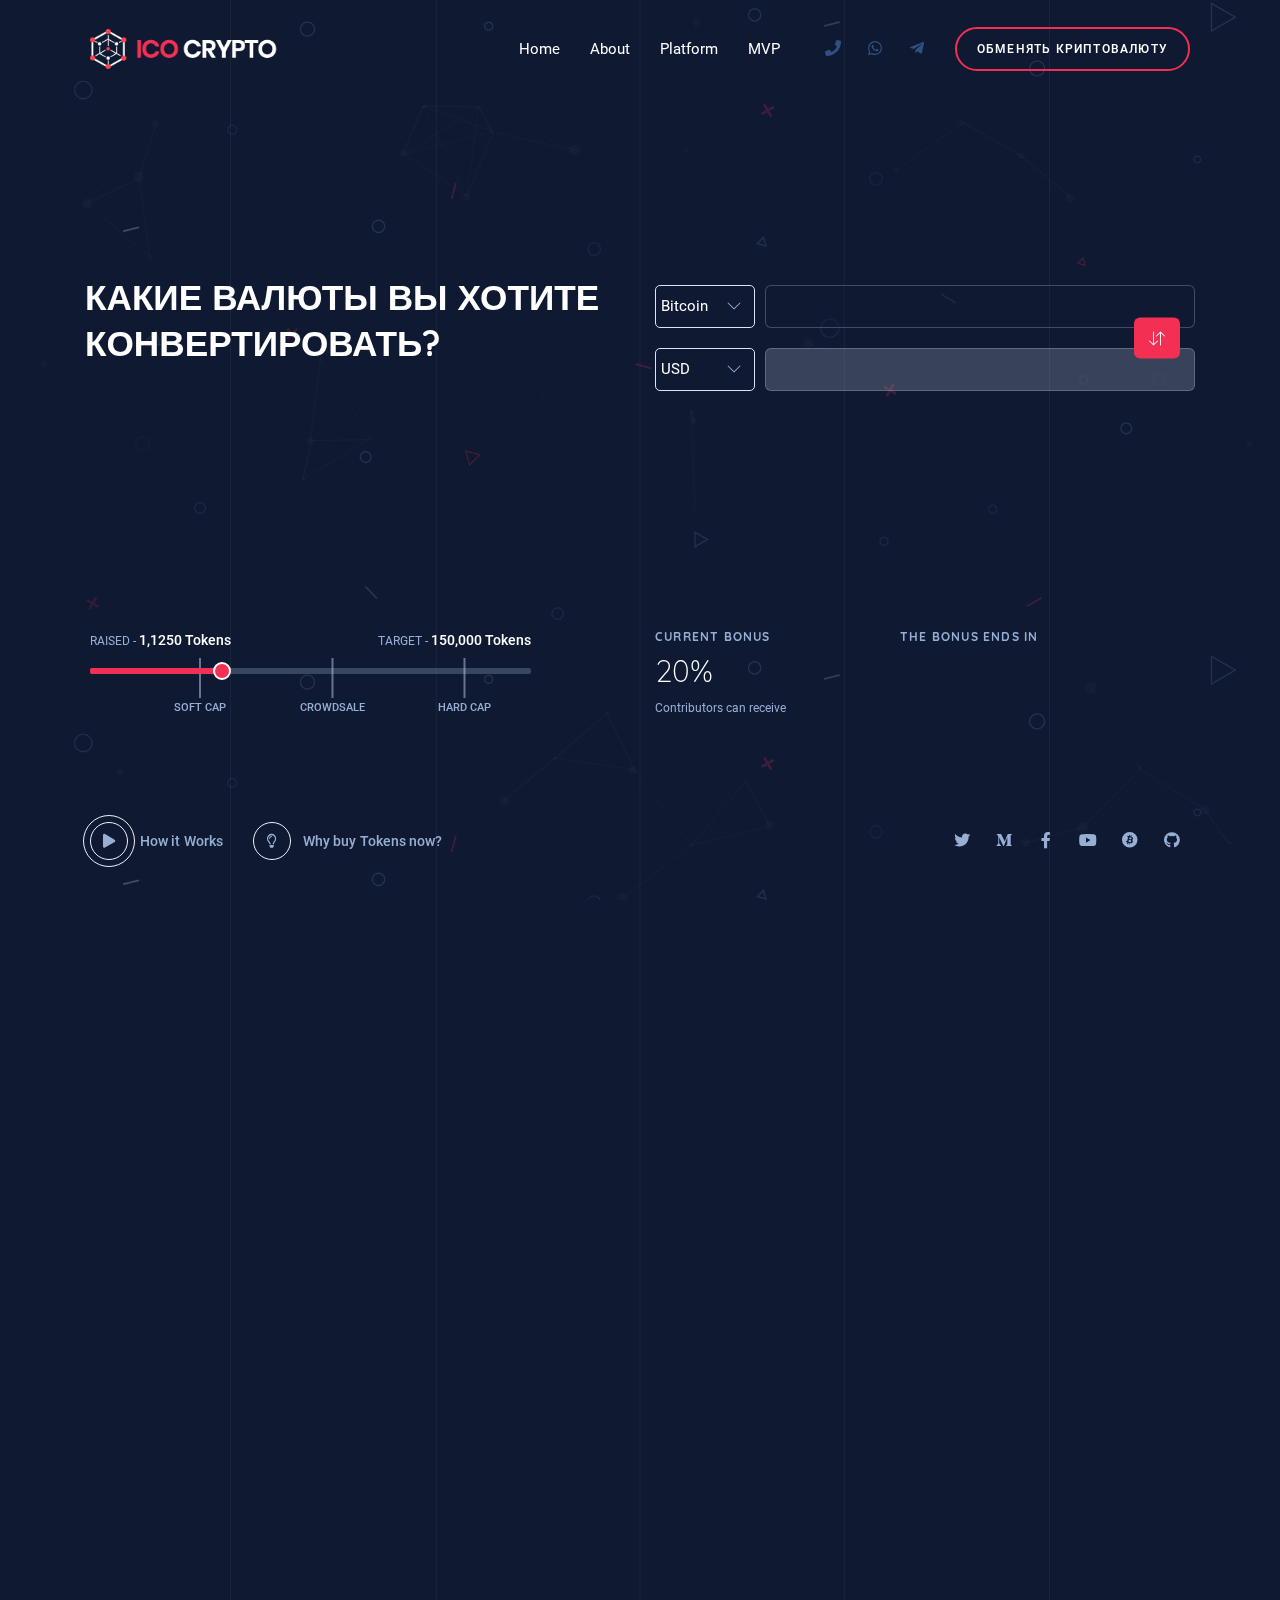
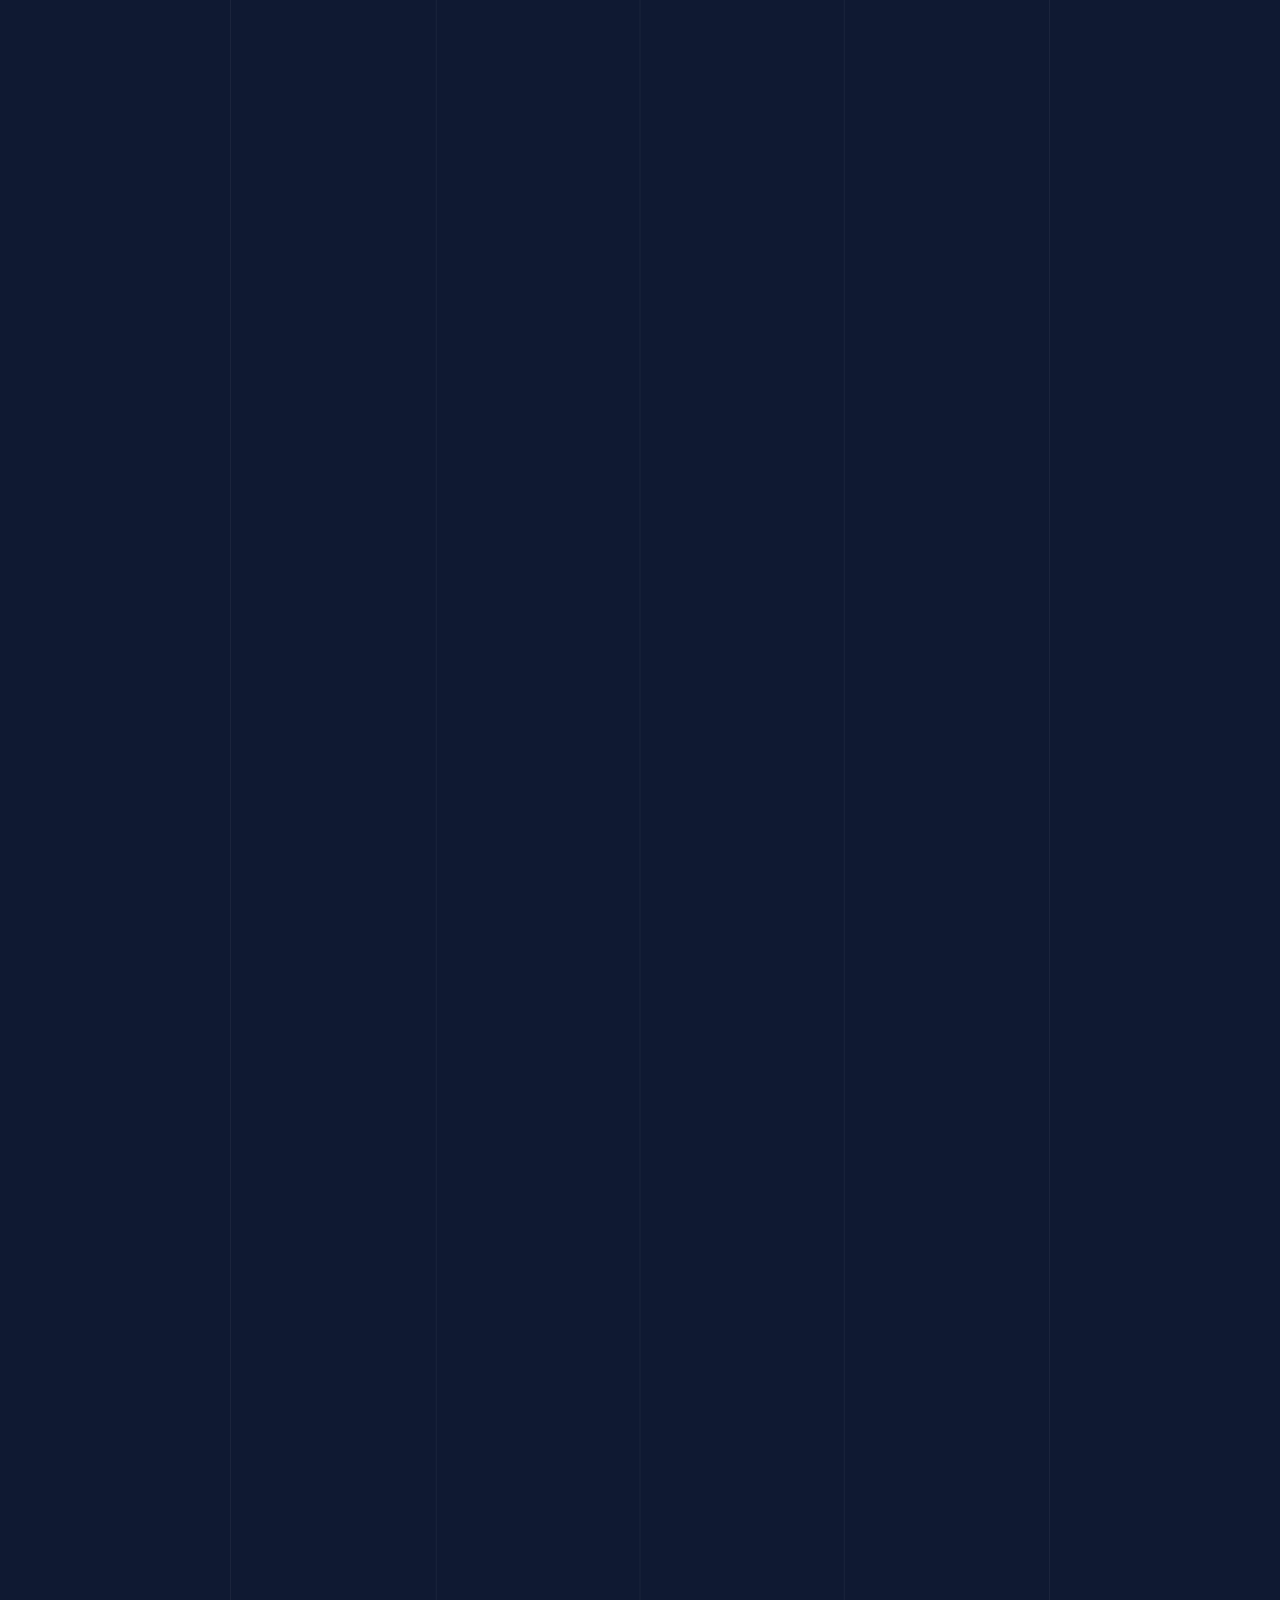
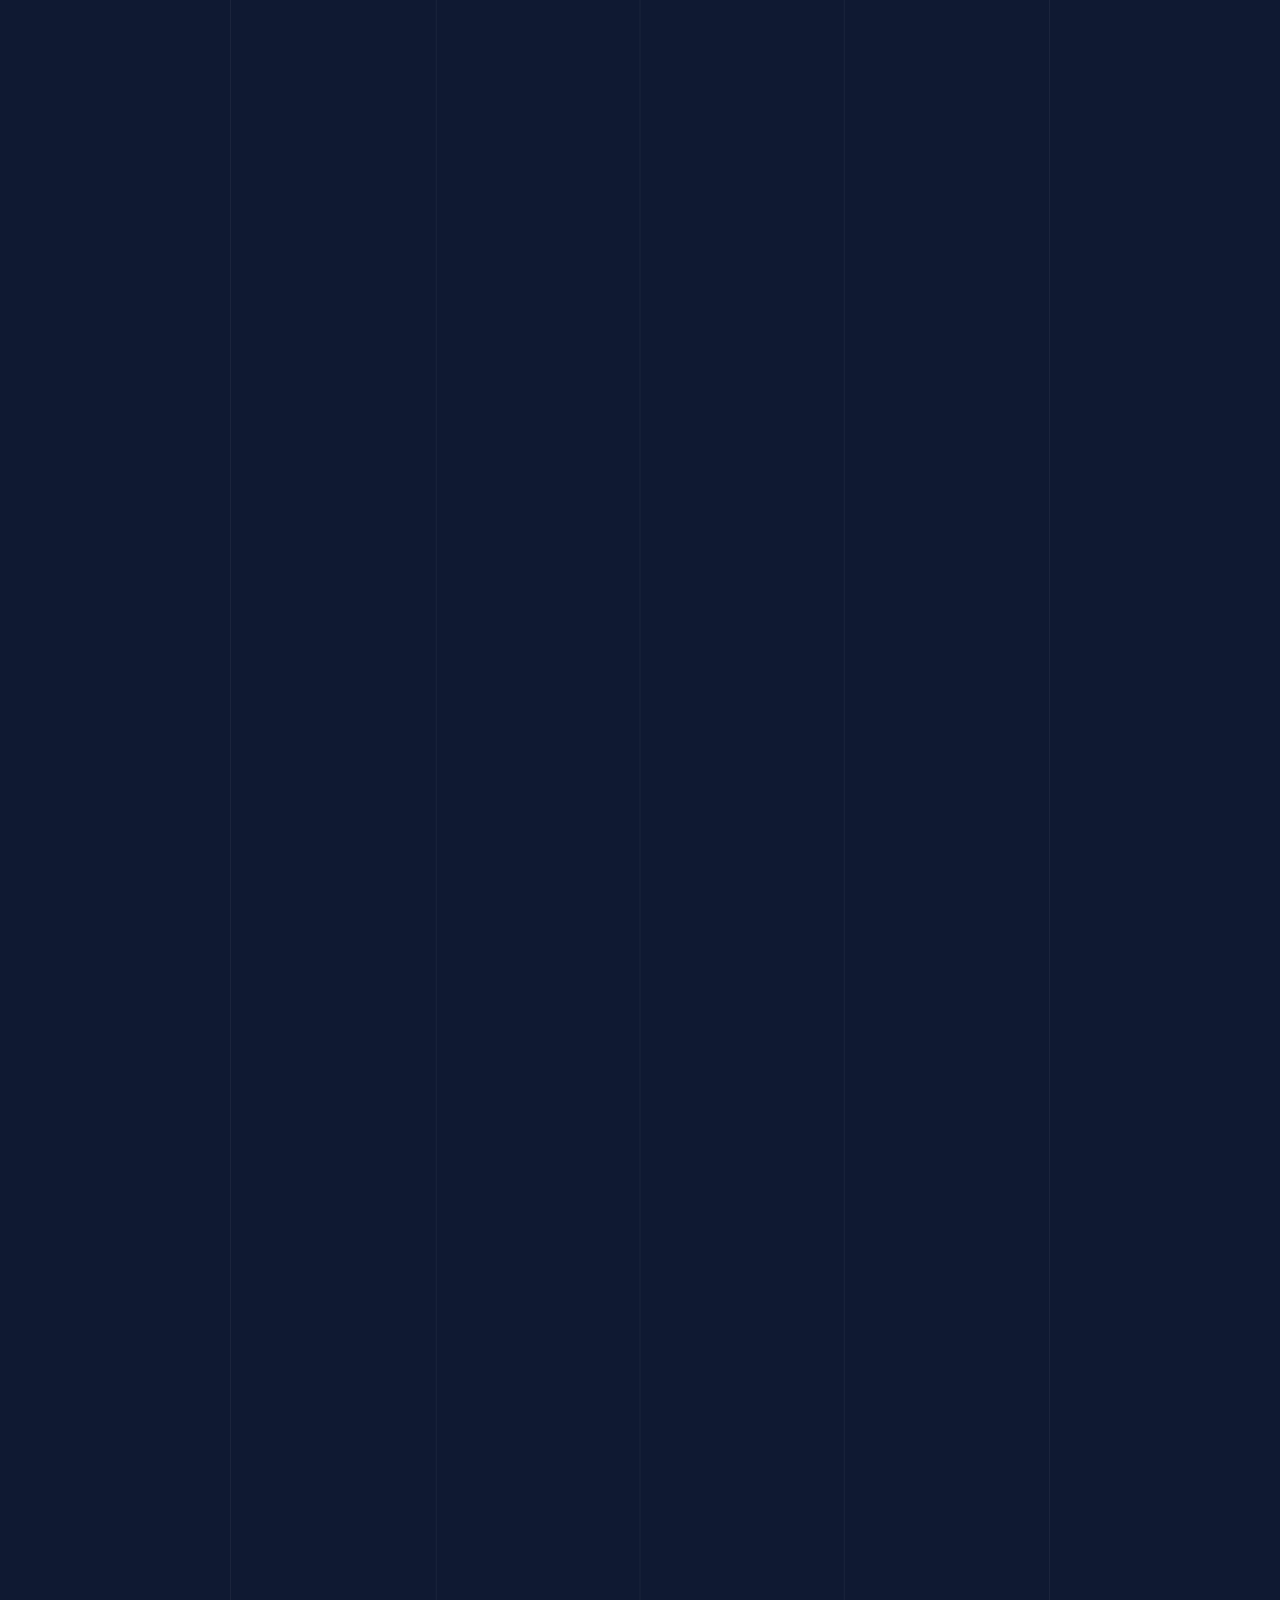
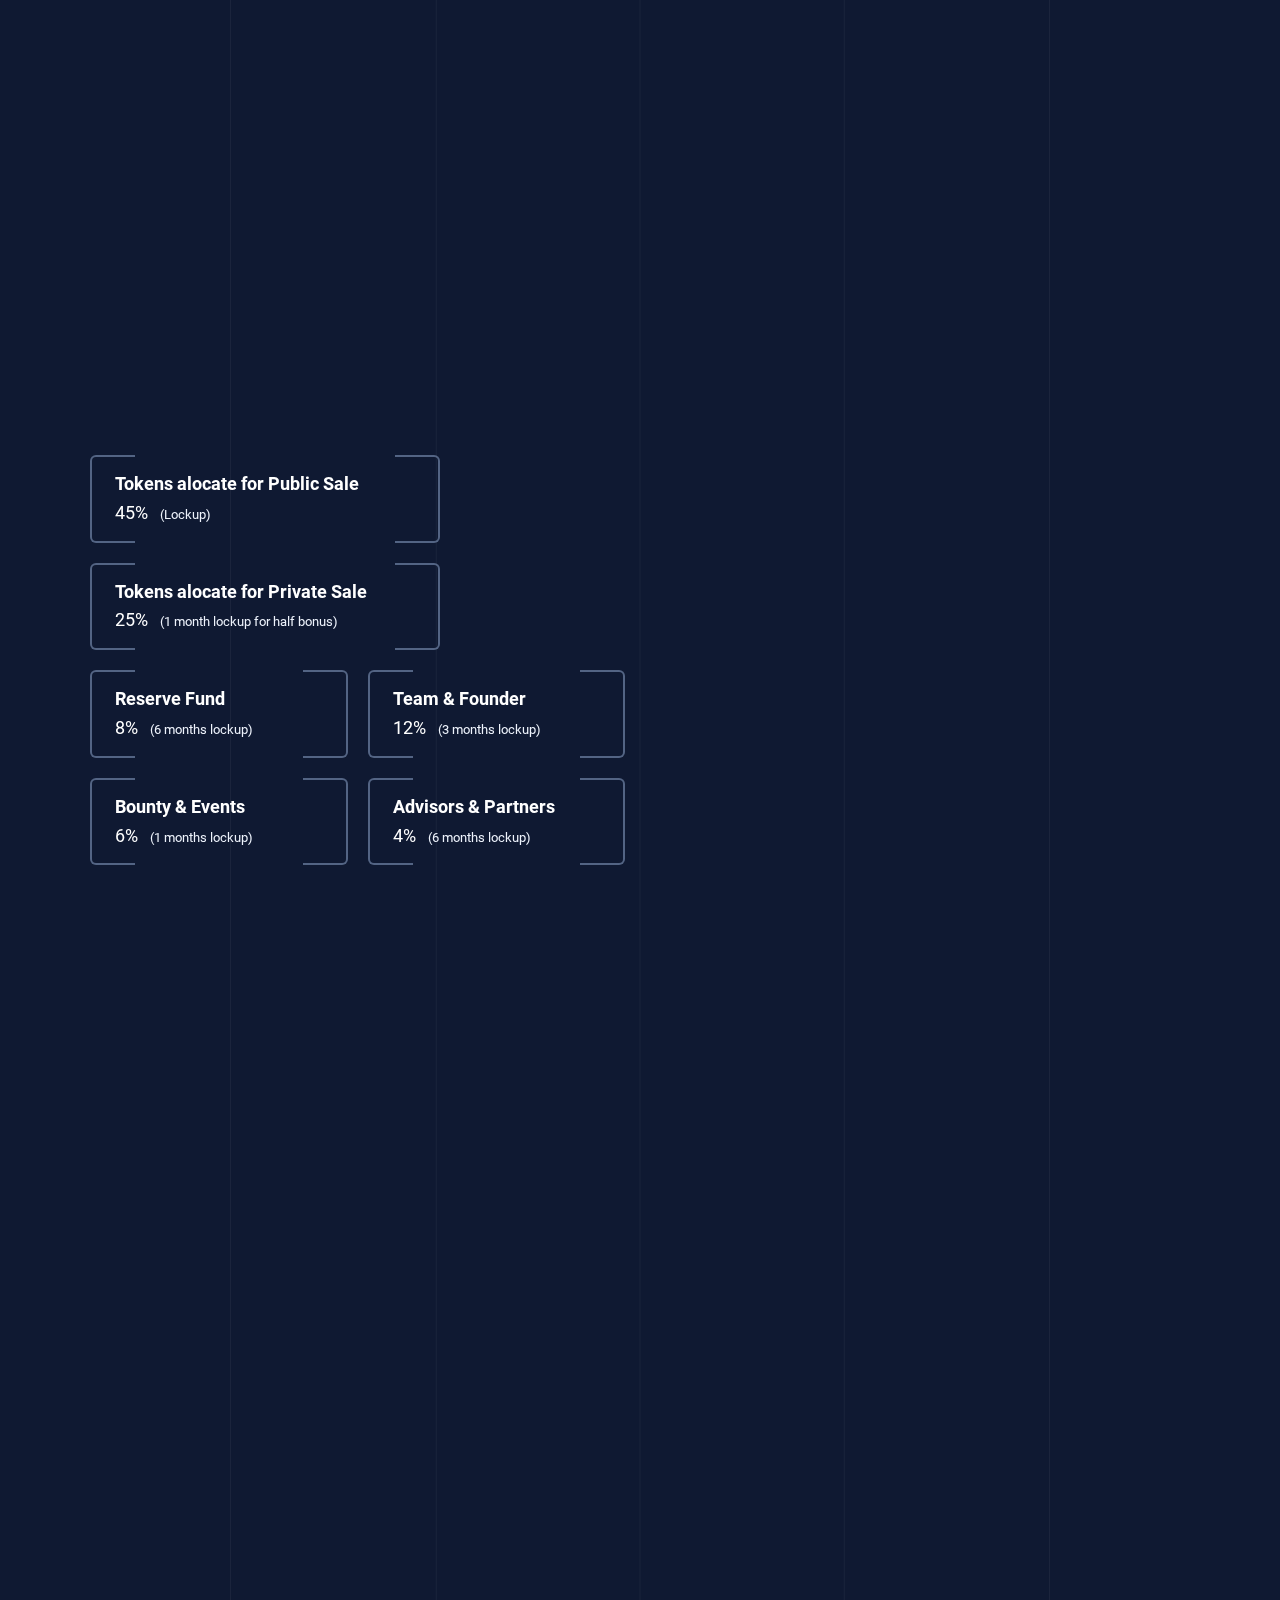
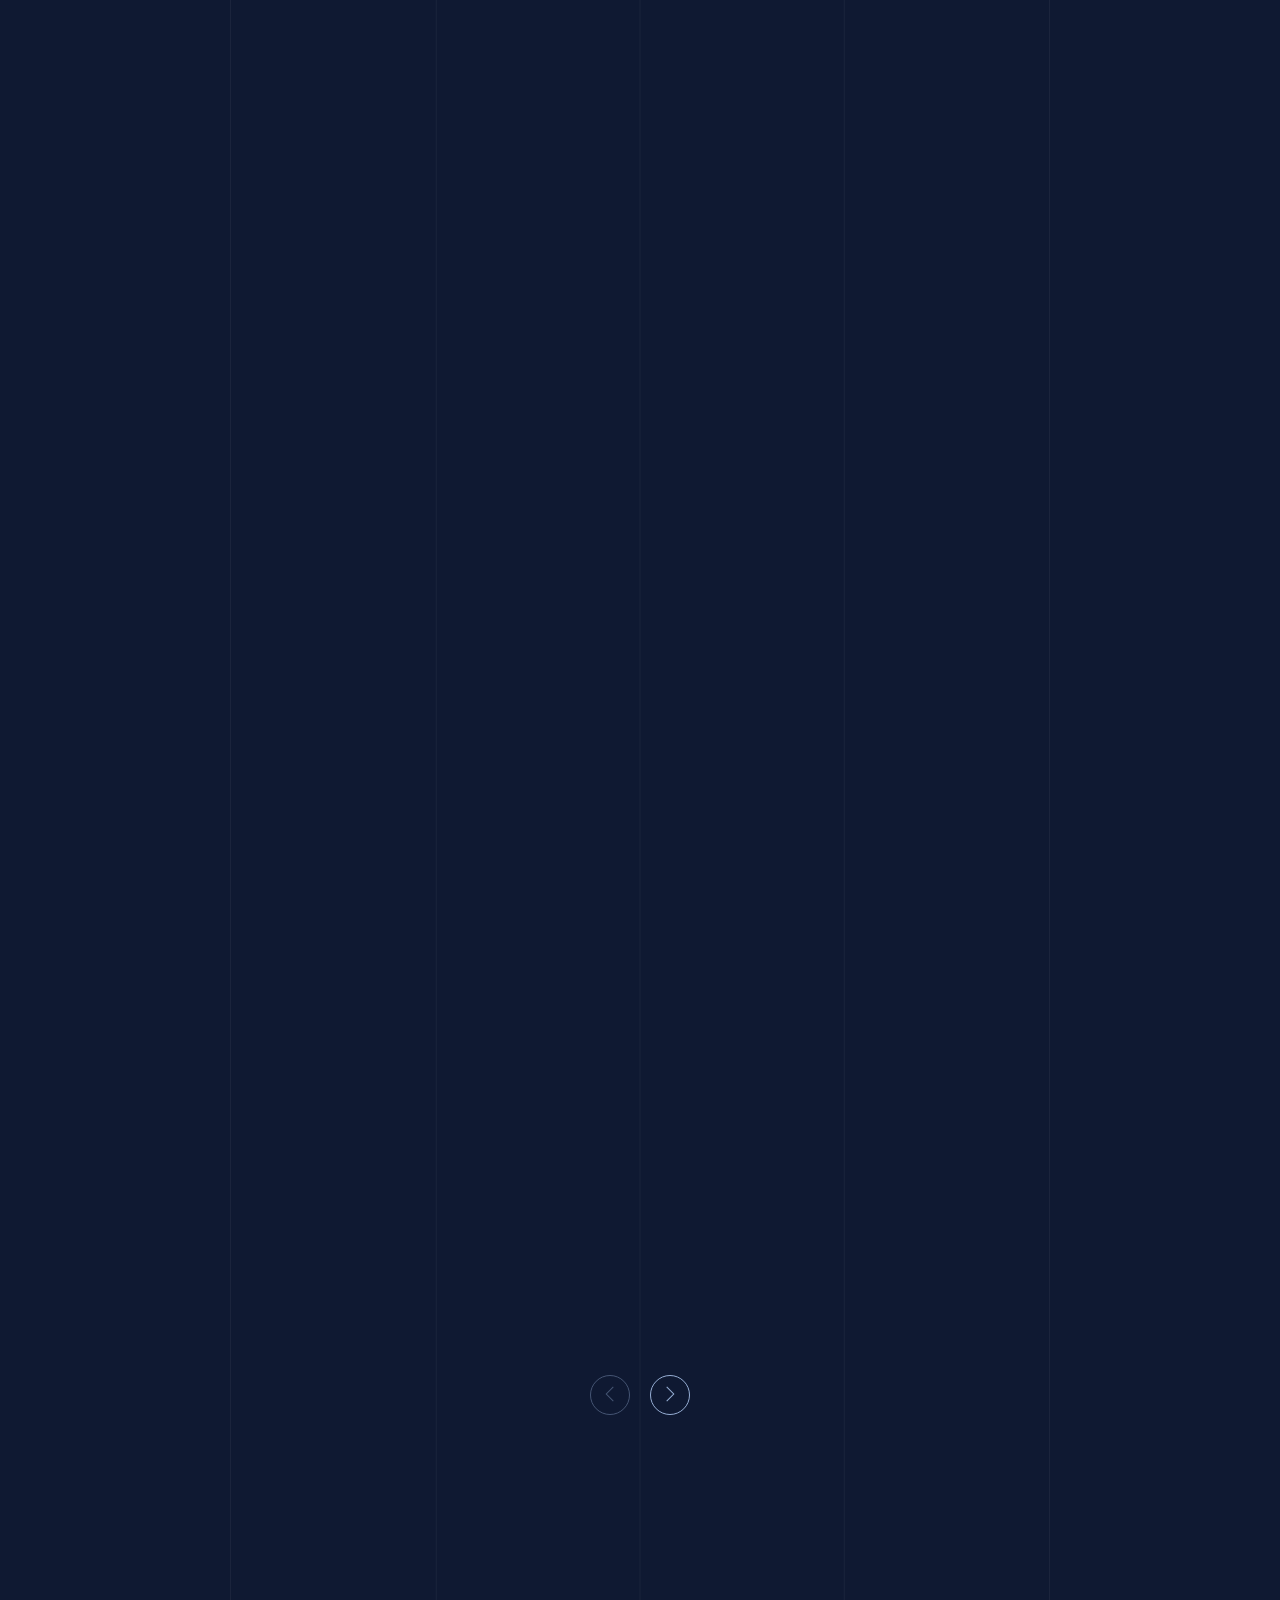
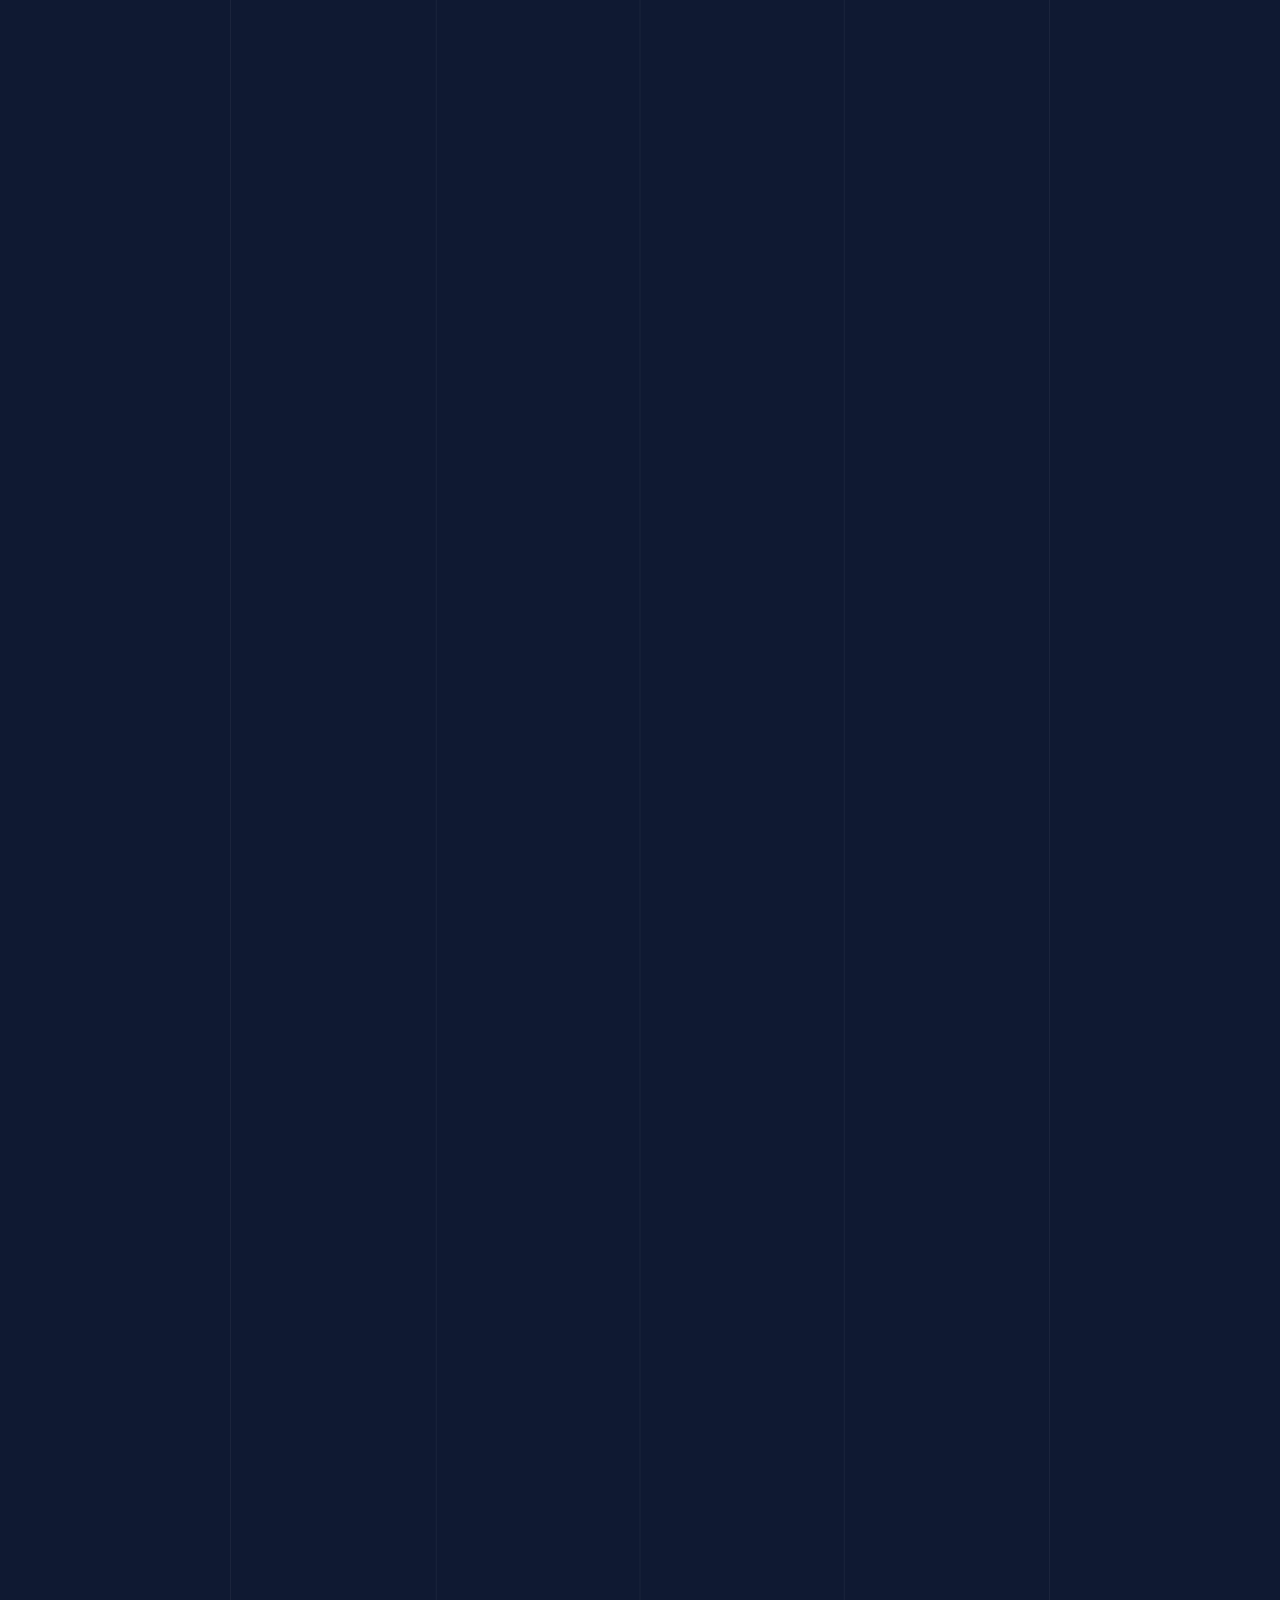
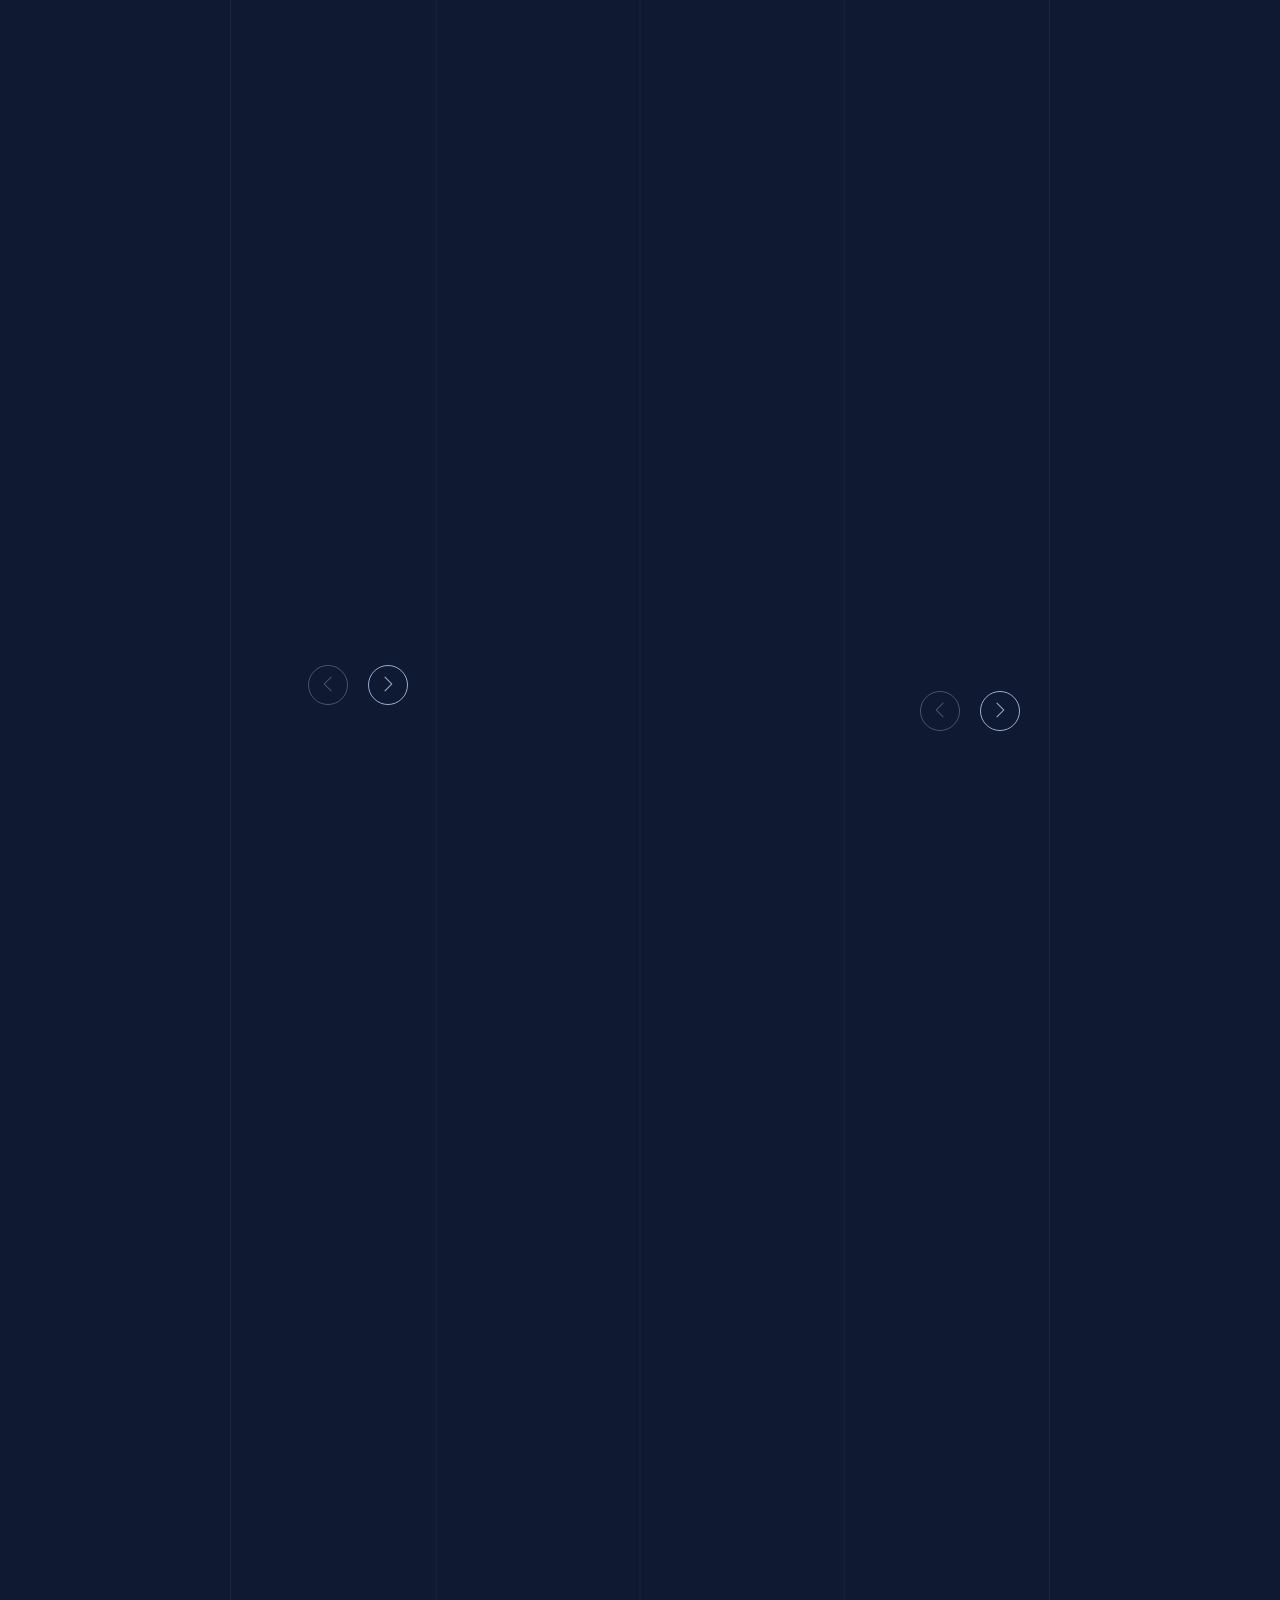
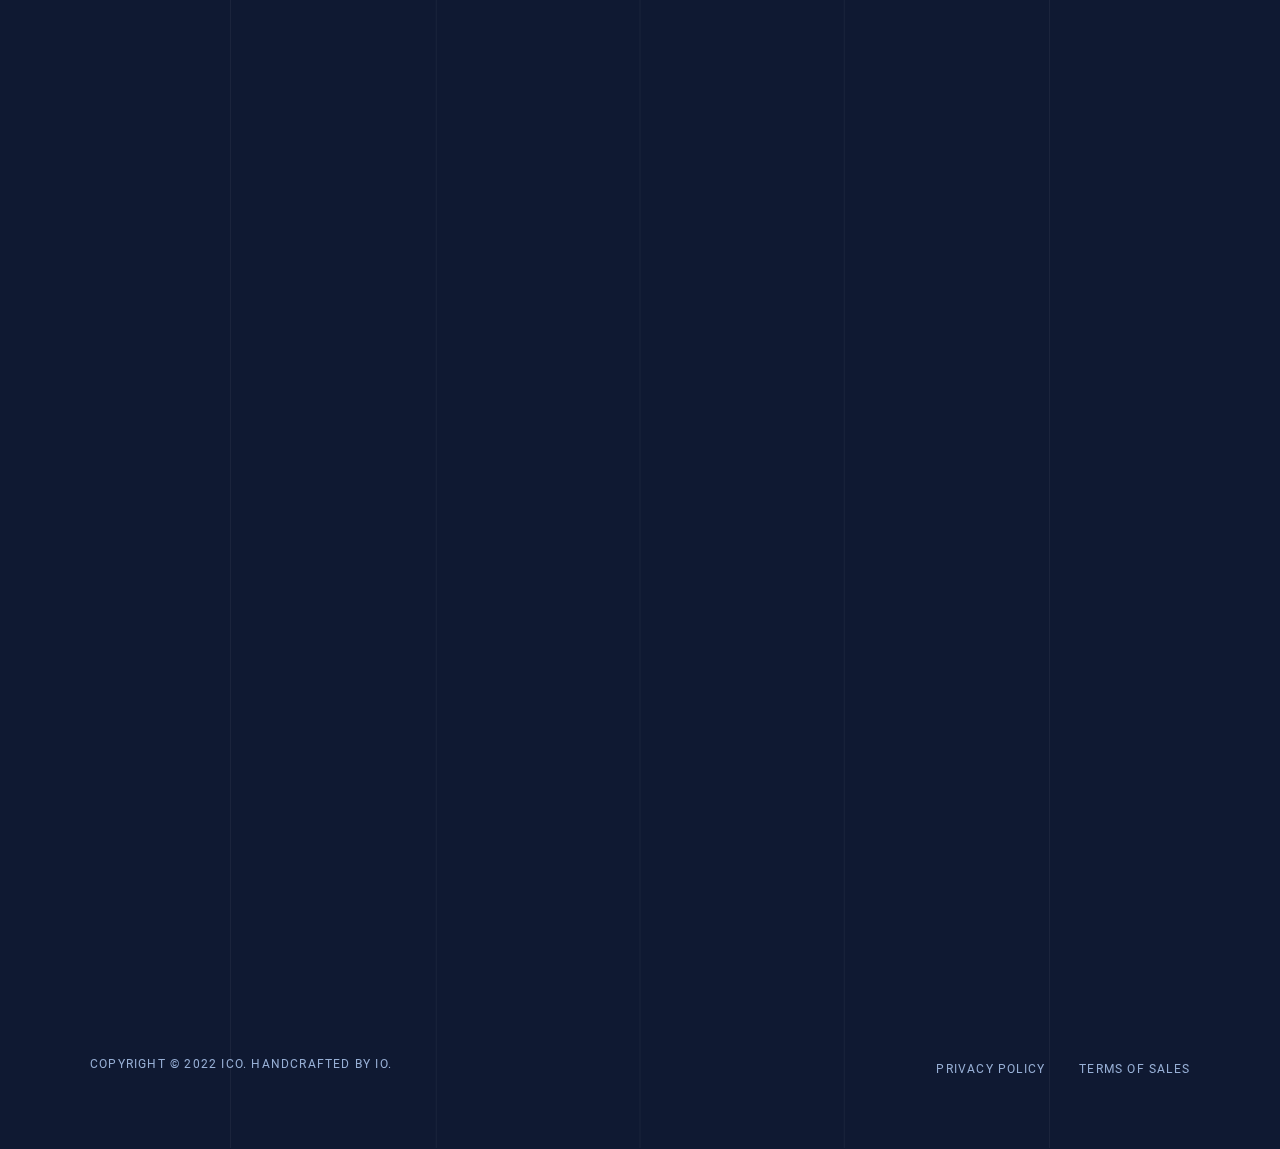
==== index.html @ 098bdbd3 "rename index file" ====
<!DOCTYPE html>
<html lang="zxx" class="js">

<head>
    <meta charset="utf-8">
    <meta name="author" content="Softnio">
    <meta name="viewport" content="width=device-width, initial-scale=1, shrink-to-fit=no">
    <meta name="description" content="">
    <!-- Fav Icon  -->
    <link rel="shortcut icon" href="images/favicon.png">
    <!-- Site Title  -->
    <title>Azalea | ICO Crypto - ICO Landing Page &amp; Multi-Purpose Cryptocurrency HTML Template</title>
    <!-- Bundle and Base CSS -->
    <link rel="stylesheet" href="assets/css/vendor.bundle.css?ver=210">
    <link rel="stylesheet" href="assets/css/style-azalea.css?ver=210">
    <!-- Extra CSS -->
    <link rel="stylesheet" href="assets/css/theme.css?ver=210">
    
</head>

<body class="nk-body body-wider bg-theme mode-onepage">
    <div class="nk-wrap">
        <header class="nk-header page-header is-transparent is-sticky is-dark" id="header">
            <!-- Header @s -->
            <div class="header-main">
                <div class="header-container container container-xxl">
                    <div class="header-wrap">
                        <!-- Logo @s -->
                        <div class="header-logo logo animated" data-animate="fadeInDown" data-delay=".6">
                            <a href="./" class="logo-link">
                                <img class="logo-dark" src="images/logo-s2-white.png" srcset="images/logo-s2-white2x.png 2x" alt="logo">
                                <img class="logo-light" src="images/logo-s2-white.png" srcset="images/logo-s2-white2x.png 2x" alt="logo">
                            </a>
                        </div>
                        <!-- Menu Toogle @s -->
                        <div class="header-nav-toggle">
                            <a href="#" class="navbar-toggle" data-menu-toggle="header-menu">
                                <div class="toggle-line">
                                    <span></span>
                                </div>
                            </a>
                        </div>
                        <!-- Menu @s -->
                        <div class="header-navbar animated" data-animate="fadeInDown" data-delay=".6">
                            <nav class="header-menu" id="header-menu">
                                <ul class="menu">
                                    <li class="menu-item"><a class="menu-link nav-link" href="#header">Home</a></li>
                                    <li class="menu-item"><a class="menu-link nav-link" href="#about">About</a></li>
                                    <li class="menu-item"><a class="menu-link nav-link" href="#platform">Platform</a></li>
                                    <li class="menu-item"><a class="menu-link nav-link" href="#mvp">MVP</a></li>
                                    <!-- <li class="menu-item"><a class="menu-link nav-link" href="#tokensale">Tokens</a></li>
                                    <li class="menu-item"><a class="menu-link nav-link" href="#roadmap">Roadmap</a></li>
                                    <li class="menu-item"><a class="menu-link nav-link" href="#contact">Contact</a></li>
                                    <li class="menu-item has-sub">
                                        <a class="menu-link nav-link menu-toggle" href="#">More</a>
                                        <ul class="menu-sub menu-drop">
                                            <li class="menu-item"><a class="menu-link nav-link" href="#docs">Docs</a></li>
                                            <li class="menu-item"><a class="menu-link nav-link" href="#team">Team</a></li>
                                            <li class="menu-item"><a class="menu-link nav-link" href="#faqs">Faqs</a></li>
                                        </ul>
                                    </li> -->
                                </ul>
                                <ul class="menu-btns">                                    
                                    <li>
                                        <ul class="social-links social-links-s2">
                                            <li>
                                                <a href="#" class="menu-btns__icon-btn">
                                                    <em class="fas fa-phone"></em>
                                                </a>
                                            </li>
                                            <li>
                                                <a href="#" class="menu-btns__icon-btn">
                                                    <em class="fab fa-whatsapp"></em>
                                                </a>
                                            </li>
                                            <li>
                                                <a href="#" class="menu-btns__icon-btn">
                                                    <em class="fab fa-telegram-plane"></em>
                                                </a>
                                            </li>
                                        </ul>
                                    </li>
                                    <li><a href="#" data-bs-toggle="modal" data-bs-target="#login-popup" class="btn btn-md btn-round btn-thin btn-outline btn-primary btn-auto no-change"><span>Обменять криптовалюту</span></a></li>
                                </ul>
                            </nav>
                        </div><!-- .header-navbar @e -->
                    </div>
                </div>
            </div><!-- .header-main @e -->
            <div class="banner banner-fs tc-light">
                <div class="nk-block nk-block-header nk-block-sm my-auto">
                    <div class="container pt-5">
                        <div class=" text-left row">
                            <h1 class="title title-xl-2 ttu animated col-xl-6 col-sm-12" data-animate="fadeInUp" data-delay="0.7">Какие валюты вы хотите конвертировать?</h1>
                            <div class="converter col-xl-6 col-sm-12 animated" data-animate="fadeInUp" data-delay="0.9">
                                <div class="converter__field-group converter__field-group--crypto">
                                    <select name="fromCurrency" class="select" data-select2-theme="currency">
                                        <option value="btc-bitcoin">Bitcoin</option>
                                        <option value="eth-ethereum">Etherium</option>
                                        <option value="usdt-tether">USDT</option>
                                        <option value="bnb-binance-coin">BNB</option>
                                        <option value="xrp-xrp">XRP</option>
                                        <option value="doge-dogecoin">Doge</option>
                                        <option value="ada-cardano">ADA</option>
                                        <option value="sol-solana">SOL</option>
                                    </select>
                                    <input type="text" class="converter__field input-bordered">
                                </div>
                                <div class="converter__field-group converter__field-group--default">
                                    <select name="fromCurrency" class="select" data-select2-theme="currency">
                                        <option value="usd-us-dollars">USD</option>
                                        <option value="eur-euro">EUR</option>
                                        <option value="rub-russian-ruble">RUB</option>
                                    </select>
                                    <input type="text" class="converter__field input-bordered" disabled>
                                </div>
                                <button class="converter__swap-button">
                                    <svg xmlns="http://www.w3.org/2000/svg" width="16" height="16" fill="currentColor" class="bi bi-arrow-down-up" viewBox="0 0 16 16">
                                        <path fill-rule="evenodd" d="M11.5 15a.5.5 0 0 0 .5-.5V2.707l3.146 3.147a.5.5 0 0 0 .708-.708l-4-4a.5.5 0 0 0-.708 0l-4 4a.5.5 0 1 0 .708.708L11 2.707V14.5a.5.5 0 0 0 .5.5zm-7-14a.5.5 0 0 1 .5.5v11.793l3.146-3.147a.5.5 0 0 1 .708.708l-4 4a.5.5 0 0 1-.708 0l-4-4a.5.5 0 0 1 .708-.708L4 13.293V1.5a.5.5 0 0 1 .5-.5z"/>
                                    </svg>
                                </button>
                            </div>
                        </div>
                    </div>
                </div>
                <div class="nk-block nk-block-status">
                    <div class="container container-xxl">
                        <div class="row gutter-vr-40px justify-content-between">
                            <div class="col-xxl-6 col-xl-5 col-lg-5">
                                <div class="progress-wrap progress-wrap-point animated" data-animate="fadeInUp" data-delay="0.8">
                                    <ul class="progress-info progress-info-s2">
                                        <li>Raised - <span>1,1250 Tokens</span></li>
                                        <li class="text-end">Target - <span>150,000 Tokens</span></li>
                                    </ul>
                                    <div class="progress-bar progress-bar-xs">
                                        <div class="progress-percent progress-percent-s2" data-percent="30"></div>
                                        <div class="progress-point" data-point="25">Soft Cap</div>
                                        <div class="progress-point" data-point="55">Crowdsale</div>
                                        <div class="progress-point" data-point="85">Hard Cap</div>
                                    </div>
                                </div>
                            </div>
                            <div class="col-xxl-5 col-xl-6 col-lg-7 text-center text-sm-start">
                                <div class="row justify-content-around gutter-vr-30px">
                                    <div class="col-sm-4 col-md-6 col-lg-4 col-xl-5">
                                        <div class="status-info animated" data-animate="fadeInUp" data-delay="0.9">
                                            <h6 class="title title-xxs tc-default status-title ttu">Current Bonus</h6>
                                            <h3 class="fz-3 fw-3 status-percent">20%</h3>
                                            <div class="fz-8">Contributors can receive</div>
                                        </div>
                                    </div>
                                    <div class="col-sm-8 col-md-6 col-lg-7 col-xl-7">
                                        <div class="status-countdown float-sm-end animated" data-animate="fadeInUp" data-delay="1">
                                            <h6 class="title title-xxs tc-default status-title ttu">The Bonus ends in</h6>
                                            <div class="countdown justify-content-center justify-content-sm-start countdown-s3 countdown-s3-alt" data-date="2023/04/27" data-min-text="Minutes" data-sec-text="Seconds"></div>
                                        </div>
                                    </div>
                                </div>
                            </div>
                        </div>
                    </div>
                </div>
                <div class="nk-block nk-block-actions">
                    <div class="container container-xxl">
                        <div class="row gutter-vr-40px align-items-center">
                            <div class="col-sm-7 d-flex justify-content-center justify-content-sm-start">
                                <ul class="btn-grp btn-grp-break justify-content-center justify-content-sm-start gutter-vr-20px">
                                    <li class="animated" data-animate="fadeInUp" data-delay="0.8"><a href="https://www.youtube.com/watch?v=SSo_EIwHSd4" class="link link-light link-break video-popup"><em class="icon-circle icon-border icon-animation fas fa-play"></em><span>How it Works</span></a></li>
                                    <li class="animated" data-animate="fadeInUp" data-delay="0.9"><a href="#" class="link link-light link-break"><em class="icon-circle icon-border far fa-lightbulb"></em><span>Why buy Tokens now?</span></a></li>
                                </ul>
                            </div>
                            <div class="col-sm-5">
                                <ul class="social-links social-links-s2 justify-content-center justify-content-sm-end animated" data-animate="fadeInUp" data-delay="1">
                                    <li><a href="#"><em class="fab fa-twitter"></em></a></li>
                                    <li><a href="#"><em class="fab fa-medium-m"></em></a></li>
                                    <li><a href="#"><em class="fab fa-facebook-f"></em></a></li>
                                    <li><a href="#"><em class="fab fa-youtube"></em></a></li>
                                    <li><a href="#"><em class="fab fa-bitcoin"></em></a></li>
                                    <li><a href="#"><em class="fab fa-github"></em></a></li>
                                </ul>
                            </div>
                        </div>
                    </div>
                </div>
                <!-- Place Particle Js -->
                <div id="particles-bg" class="particles-container is-fixed particles-bg op-20"></div>
            </div>
        </header>
        <main class="nk-pages tc-light">
            <section class="section" id="crypto-currency">
                <div class="container">
                    <div class="row justify-content-center text-center">
                        <div class="col-lg-6">
                            <div class="section-head section-head-s2">
                                <h2 class="title title-xl animated" data-animate="fadeInUp" data-delay="0.7" title="Актуальный курс">Криптовалюты</h2>
                            </div>
                        </div>
                    </div>
                    <div class="currency-widget row g-5 justify-content-center animated" data-animate="fadeInUp" data-delay="1">
                        <div class="col-lg-4">
                            <div class="tradingview-widget-container currency-widget__item" data-widget-symbol="BINANCEUS:BTCUSD">
                                <div class="tradingview-widget-container__widget"></div>
                            </div>
                        </div>
                        <div class="col-lg-4">
                            <div class="tradingview-widget-container currency-widget__item" data-widget-symbol="BINANCEUS:ETHUSD">
                                <div class="tradingview-widget-container__widget"></div>
                            </div>
                        </div>
                        <div class="col-lg-4">
                            <div class="tradingview-widget-container currency-widget__item" data-widget-symbol="BINANCEUS:USDTUSD">
                                <div class="tradingview-widget-container__widget"></div>
                            </div>
                        </div>
                        <div class="col-lg-4">
                            <div class="tradingview-widget-container currency-widget__item" data-widget-symbol="BINANCEUS:BNBUSD">
                                <div class="tradingview-widget-container__widget"></div>
                            </div>
                        </div>
                        <div class="col-lg-4">
                            <div class="tradingview-widget-container currency-widget__item" data-widget-symbol="BITSTAMP:XRPUSD">
                                <div class="tradingview-widget-container__widget"></div>
                            </div>
                        </div>
                        <div class="col-lg-4">
                            <div class="tradingview-widget-container currency-widget__item" data-widget-symbol="BINANCEUS:DOGEUSD">
                                <div class="tradingview-widget-container__widget"></div>
                            </div>
                        </div>
                        <div class="col-lg-4">
                            <div class="tradingview-widget-container currency-widget__item" data-widget-symbol="BINANCEUS:ADAUSD">
                                <div class="tradingview-widget-container__widget"></div>
                            </div>
                        </div>
                        <div class="col-lg-4">
                            <div class="tradingview-widget-container currency-widget__item" data-widget-symbol="BINANCEUS:SOLUSD">
                                <div class="tradingview-widget-container__widget"></div>
                            </div>
                        </div>
                    </div>
                </div>
            </section>

            <section class="section" id="about">
                <div class="container">
                    <div class="row justify-content-center text-center">
                        <div class="col-lg-6">
                            <div class="section-head section-head-s2">
                                <h2 class="title title-xl animated" data-animate="fadeInUp" data-delay="0.1" title="What and Why">ABOUT</h2>
                            </div>
                        </div>
                    </div>
                </div>
                <div class="container container-xxl">
                    <div class="nk-block">
                        <div class="row justify-content-between align-items-center gutter-vr-40px">
                            <div class="col-lg-6 order-lg-last">
                                <div class="gfx py-4 animated" data-animate="fadeInUp" data-delay="0.2">
                                    <img src="images/azalea/gfx-e.png" alt="gfx">
                                </div>
                            </div>
                            <div class="col-lg-5">
                                <div class="nk-block-text">
                                    <h2 class="title animated" data-animate="fadeInUp" data-delay="0.3">We build fully Decentralized Marketplace that Augment Access to Blockchain Technologies</h2>
                                    <p class="animated" data-animate="fadeInUp" data-delay="0.4">We have developed a state-of-the-art marketplace where you can securely and reliably buy and sell any items. The fastest and most flexible asset platform in existence. It will include easy cryptocurrency payments integration, and even a digital arbitration system. </p>
                                    <p class="animated" data-animate="fadeInUp" data-delay="0.5">At the end, Our aims to integrate all companies, employees, and business assets into a unified blockchain ecosystem, which will make business truly efficient, transparent, and reliable.</p>
                                    <ul class="btn-grp gutter-vr-20px pdt-m">
                                        <li class="animated" data-animate="fadeInUp" data-delay="0.6"><a href="#docs" class="menu-link btn btn-primary btn-round btn-lg"><span>White Paper</span> <em class="icon ti ti-arrow-down"></em></a></li>
                                        <li class="animated" data-animate="fadeInUp" data-delay="0.7"><a href="#ecosystems" class="menu-link btn btn-underline">See the Ecosystems</a></li>
                                    </ul>
                                </div>
                            </div>
                        </div>
                    </div>
                </div>
            </section>
            <!-- // -->
            
            <section class="section" id="ecosystems">
                <div class="container">
                    <div class="row justify-content-center text-center">
                        <div class="col-lg-6">
                            <div class="section-head section-head-s2">
                                <h2 class="title title-xl animated" data-animate="fadeInUp" data-delay="0.1" title="Core Ecosystems">ECOSYSTEMS</h2>
                            </div>
                        </div>
                    </div>
                </div>
                <div class="container container-xxl">
                    <div class="nk-block">
                        <div class="row text-center align-items-lg-start gutter-vr-40px">
                            <div class="col-lg-3 col-sm-6">
                                <div class="feature feature-s6 feature-s6-1 animated" data-animate="fadeInUp" data-delay="0.3">
                                    <div class="feature-text">
                                        <h5 class="title title-sm ttu">ONE MARKETPLACE</h5>
                                        <p>One International Marketplace that combines online store and services around the world. Buy any goods or services with our tokens.</p>
                                    </div>
                                </div>
                            </div>
                            <div class="col-lg-3 col-sm-6">
                                <div class="feature feature-s6 feature-s6-2 animated" data-animate="fadeInUp" data-delay="0.4">
                                    <div class="feature-text">
                                        <h5 class="title title-sm ttu">Transparency and Trust</h5>
                                        <p>One International Marketplace that combines online store and services around the world. Buy any goods or services with our tokens.</p>
                                    </div>
                                </div>
                            </div>
                            <div class="col-lg-3 col-sm-6">
                                <div class="feature feature-s6 feature-s6-3 animated" data-animate="fadeInUp" data-delay="0.5">
                                    <div class="feature-text">
                                        <h5 class="title title-sm ttu">Blockchain Based Profiles</h5>
                                        <p>One International Marketplace that combines online store and services around the world. Buy any goods or services with our tokens.</p>
                                    </div>
                                </div>
                            </div>
                            <div class="col-lg-3 col-sm-6">
                                <div class="feature feature-s6 feature-s6-4 animated" data-animate="fadeInUp" data-delay="0.6">
                                    <div class="feature-text">
                                        <h5 class="title title-sm ttu">PAYMENT FLEXIBILITY</h5>
                                        <p>One International Marketplace that combines online store and services around the world. Buy any goods or services with our tokens.</p>
                                    </div>
                                </div>
                            </div>
                        </div>
                        <div class="bg-image bg-contain bg-bottom-center bg-ecosystems animated d-none d-sm-block" data-animate="fadeInUp" data-delay="0.2">
                            <img src="images/globe-particle.png" alt="globe">
                        </div>
                    </div>
                </div>
            </section>
            <!-- // -->
            <section class="section" id="platform">
                <div class="container">
                    <div class="row justify-content-center text-center">
                        <div class="col-lg-6">
                            <div class="section-head section-head-s2">
                                <h2 class="title title-xl animated" data-animate="fadeInUp" data-delay="0.1" title="ICOX Products">PLATFORM</h2>
                            </div>
                        </div>
                    </div>
                </div>
                <div class="container container-xxl">
                    <div class="nk-block">
                        <div class="row justify-content-center">
                            <div class="col-xl-6 col-lg-8">
                                <ul class="nav tab-nav tab-nav-btn-bdr-s2 justify-content-center justify-content-sm-between pb-4 pb-sm-5 animated" data-animate="fadeInUp" data-delay="0.1">
                                    <li><a class="active" data-bs-toggle="tab" href="#tab-1-1">FOR Participators</a></li>
                                    <li class="tab-nav-sap d-none d-sm-block"></li>
                                    <li><a data-bs-toggle="tab" href="#tab-1-2">For Traders</a></li>
                                </ul>
                            </div>
                        </div>
                        <div class="tab-content">
                            <div class="tab-pane fade show active" id="tab-1-1">
                                <div class="row align-items-center justify-content-between gutter-vr-40px">
                                    <div class="col-lg-6 order-lg-last">
                                        <div class="nk-block-img nk-block-ca animated" data-animate="fadeInUp" data-delay="0.2">
                                            <div class="nk-circle-animation nk-df-center fast"></div><!-- .circle-animation -->
                                            <img class="shadow rounded" src="images/app-screens/sc-medium-a.png" alt="">
                                        </div>
                                    </div>
                                    <div class="col-lg-5">
                                        <div class="nk-block-text mgb-m30">
                                            <h2 class="title title-md animated" data-animate="fadeInUp" data-delay="0.2">A Open Platform for our Participators</h2>
                                            <p class="animated" data-animate="fadeInUp" data-delay="0.2">Each participator can choose the trader and to sign a contract.</p>
                                            <div class="feature feature-inline feature-middle animated" data-animate="fadeInUp" data-delay="0.3">
                                                <div class="feature-icon feature-icon-md">
                                                    <em class="icon icon-md icon-grd ikon ikon-bulb"></em>
                                                </div>
                                                <div class="feature-text">
                                                    <p>User have full access to trading consectetur adipiscing elit, sed do eiusmod tempor incididunt ut labore et dolore magna aliqua.</p>
                                                </div>
                                            </div>
                                            <div class="feature feature-inline feature-middle animated" data-animate="fadeInUp" data-delay="0.4">
                                                <div class="feature-icon feature-icon-md">
                                                    <em class="icon icon-md icon-grd ikon ikon-paricle"></em>
                                                </div>
                                                <div class="feature-text">
                                                    <p>Our multi-cryptocurrency exchange will uis aute irure dolor in reprehenderit in voluptate velit uuntur magni dolores esse cillum.</p>
                                                </div>
                                            </div>
                                            <div class="feature feature-inline feature-middle animated" data-animate="fadeInUp" data-delay="0.5">
                                                <div class="feature-icon feature-icon-md">
                                                    <em class="icon icon-md icon-grd ikon ikon-bulb-2"></em>
                                                </div>
                                                <div class="feature-text">
                                                    <p>Users will be able to take quis nostrum exercitationem ullam corporis susci pitlabo riosam, nisi ut aliquid ex ea commodie.</p>
                                                </div>
                                            </div>
                                            <div class="feature feature-inline feature-middle animated" data-animate="fadeInUp" data-delay="0.6">
                                                <div class="feature-icon feature-icon-md">
                                                    <em class="icon icon-md icon-grd ikon ikon-document-2"></em>
                                                </div>
                                                <div class="feature-text">
                                                    <p>Sign a smart-contract to allow our trader’s access for live trading corporis cryptocurrency susci pitlabo riosam, nisi ut.</p>
                                                </div>
                                            </div>
                                        </div>
                                    </div>
                                </div>
                            </div>
                            <div class="tab-pane fade" id="tab-1-2">
                                <div class="row align-items-center justify-content-between gutter-vr-40px">
                                    <div class="col-lg-6 order-lg-last">
                                        <div class="nk-block-img nk-block-ca animated" data-animate="fadeInUp" data-delay="0.2">
                                            <div class="nk-circle-animation nk-df-center fast"></div><!-- .circle-animation -->
                                            <img class="shadow rounded" src="images/app-screens/sc-medium-a.png" alt="">
                                        </div>
                                    </div>
                                    <div class="col-lg-5">
                                        <div class="nk-block-text mgb-m30">
                                            <h2 class="title title-md animated" data-animate="fadeInUp" data-delay="0.2">A Open Platform for our Participators</h2>
                                            <p class="animated" data-animate="fadeInUp" data-delay="0.2">Each participator can choose the trader and to sign a contract.</p>
                                            <div class="feature feature-inline feature-middle animated" data-animate="fadeInUp" data-delay="0.3">
                                                <div class="feature-icon feature-icon-md">
                                                    <em class="icon icon-md icon-grd ikon ikon-bulb"></em>
                                                </div>
                                                <div class="feature-text">
                                                    <p>User have full access to trading consectetur adipiscing elit, sed do eiusmod tempor incididunt ut labore et dolore magna aliqua.</p>
                                                </div>
                                            </div>
                                            <div class="feature feature-inline feature-middle animated" data-animate="fadeInUp" data-delay="0.4">
                                                <div class="feature-icon feature-icon-md">
                                                    <em class="icon icon-md icon-grd ikon ikon-paricle"></em>
                                                </div>
                                                <div class="feature-text">
                                                    <p>Our multi-cryptocurrency exchange will uis aute irure dolor in reprehenderit in voluptate velit uuntur magni dolores esse cillum.</p>
                                                </div>
                                            </div>
                                            <div class="feature feature-inline feature-middle animated" data-animate="fadeInUp" data-delay="0.5">
                                                <div class="feature-icon feature-icon-md">
                                                    <em class="icon icon-md icon-grd ikon ikon-bulb-2"></em>
                                                </div>
                                                <div class="feature-text">
                                                    <p>Users will be able to take quis nostrum exercitationem ullam corporis susci pitlabo riosam, nisi ut aliquid ex ea commodie.</p>
                                                </div>
                                            </div>
                                            <div class="feature feature-inline feature-middle animated" data-animate="fadeInUp" data-delay="0.6">
                                                <div class="feature-icon feature-icon-md">
                                                    <em class="icon icon-md icon-grd ikon ikon-document-2"></em>
                                                </div>
                                                <div class="feature-text">
                                                    <p>Sign a smart-contract to allow our trader’s access for live trading corporis cryptocurrency susci pitlabo riosam, nisi ut.</p>
                                                </div>
                                            </div>
                                        </div>
                                    </div>
                                </div>
                            </div>
                        </div>
                    </div>
                </div><!-- .container -->
            </section>
            <!-- // -->
            <section class="section" id="mvp">
                <div class="container">
                    <div class="row justify-content-center text-center">
                        <div class="col-lg-6">
                            <div class="section-head section-head-s2">
                                <h2 class="title title-xl animated" data-animate="fadeInUp" data-delay="0.1" title="MVP Apps">MVP</h2>
                                <p class="animated" data-animate="fadeInUp" data-delay="0.2">Our project is based on an existing cryptocurrency exchange.</p>
                            </div>
                        </div>
                    </div>
                </div>
                <div class="container container-xxl">
                    <div class="nk-block">
                        <div class="row align-items-center justify-content-center justify-content-xl-between gutter-vr-30px">
                            <div class="col-xxl-6 col-xl-6 col-lg-8">
                                <div class="nk-block-img nk-block-plx animated" data-animate="fadeInUp" data-delay="0.3">
                                    <img class="shadow rounded" src="images/app-screens/sc-medium-b.png" alt="">
                                    <img class="nk-block-img-plx plx-screen shadow rounded" src="images/app-screens/sc-small-d.jpg" alt="">
                                    <img class="nk-block-img-plx plx-circle plx-circle-s1" src="images/gfx/circle-a.png" alt="">
                                    <img class="nk-block-img-plx plx-polygon plx-polygon-s1" src="images/gfx/polygon-a.png" alt="">
                                    <img class="nk-block-img-plx plx-triangle plx-triangle-s1" src="images/gfx/triangle-a.png" alt="">
                                </div>
                            </div>
                            <div class="col-xxl-5 col-xl-6 col-lg-8">
                                <div class="nk-block-text">
                                    <div class="feature feature-inline animated" data-animate="fadeInUp" data-delay="0.4">
                                        <div class="feature-icon feature-icon-md">
                                            <em class="icon icon-xs icon-circle fas fa-check"></em>
                                        </div>
                                        <div class="feature-text">
                                            <p>Powered by DAP, NEX lets you easily trade crypto-currencies &amp; other digital.</p>
                                        </div>
                                    </div>
                                    <div class="feature feature-inline animated" data-animate="fadeInUp" data-delay="0.5">
                                        <div class="feature-icon feature-icon-md">
                                            <em class="icon icon-xs icon-circle fas fa-check"></em>
                                        </div>
                                        <div class="feature-text">
                                            <p>User have full access to trading consectetur adipiscing elit, sed do eiusmod tempor incididunt ut labore et dolore magna aliqua.</p>
                                        </div>
                                    </div>
                                    <div class="feature feature-inline animated" data-animate="fadeInUp" data-delay="0.6">
                                        <div class="feature-icon feature-icon-md">
                                            <em class="icon icon-xs icon-circle fas fa-check"></em>
                                        </div>
                                        <div class="feature-text">
                                            <p>Our multi-cryptocurrency exchange will uis aute irure dolor in reprehenderit in voluptate velit uuntur magni dolores esse cillum.</p>
                                        </div>
                                    </div>
                                    <div class="feature feature-inline animated" data-animate="fadeInUp" data-delay="0.7">
                                        <div class="feature-icon feature-icon-md">
                                            <em class="icon icon-xs icon-circle fas fa-check"></em>
                                        </div>
                                        <div class="feature-text">
                                            <p>Traders able to trade with voluptas sit aspernatur aut odit aut fugit, sed quia consequuntur magni dolores eos qui ratione voluptatem.</p>
                                        </div>
                                    </div>
                                    <div class="feature feature-inline animated" data-animate="fadeInUp" data-delay="0.8">
                                        <div class="feature-icon feature-icon-md">
                                            <em class="icon icon-xs icon-circle fas fa-check"></em>
                                        </div>
                                        <div class="feature-text">
                                            <p>Users will be able to take quis nostrum exercitationem ullam corporis susci pitlabo riosam, nisi ut aliquid ex ea commodi consequatur.</p>
                                        </div>
                                    </div>
                                    <div class="text-center text-sm-start animated" data-animate="fadeInUp" data-delay="0.9">
                                        <a href="#" class="btn btn-round btn-primary">Try Demo Free</a>
                                    </div>
                                </div>
                            </div>
                        </div>
                    </div>
                </div>
            </section>
            <!-- // -->
            <section class="section" id="tokensale">
                <div class="container">
                    <div class="row justify-content-center text-center">
                        <div class="col-lg-6">
                            <div class="section-head section-head-s2">
                                <h2 class="title title-xl animated" data-animate="fadeInUp" data-delay="0.1" title="Token Details">TOKENS</h2>
                                <p class="animated" data-animate="fadeInUp" data-delay="0.2">Breakdown of our Token Recipients.</p>
                            </div>
                        </div>
                    </div>
                </div>
                <div class="container container-xxl">
                    <div class="nk-block">
                        <div class="row align-items-center gutter-vr-50px">
                            <div class="col-xxl-4 col-lg-6 px-xl-5 order-xl-1">
                                <div class="animated" data-animate="fadeInUp" data-delay="0.3">
                                    <canvas class="chart-canvas" id="token-distribution"></canvas>
                                </div>
                            </div>
                            <div class="col-xxl-4 col-lg-6">
                                <ul class="chart-data-s2 row" data-canvas="token-distribution" data-canvas-type="pie" data-border-color="#0f1932">
                                    <li class="col-sm-8" data-color="#1f2e4d" data-color-hover="#f42f54" data-label="Public Sale" data-title="Tokens alocate for Public Sale" data-subtitle="(Lockup)" data-amount="45"></li>
                                    <li class="col-sm-8" data-color="#1f2e4d" data-color-hover="#f42f54" data-label="Private Sale" data-title="Tokens alocate for Private Sale" data-subtitle="(1 month lockup for half bonus)" data-amount="25"></li>
                                    <li class="col-sm-6" data-color="#1f2e4d" data-color-hover="#f42f54" data-label="Reserve Fund" data-title="Reserve Fund" data-subtitle="(6 months lockup)" data-amount="8"></li>
                                    <li class="col-sm-6" data-color="#1f2e4d" data-color-hover="#f42f54" data-label="Team & Founder" data-title="Team & Founder" data-subtitle="(3 months lockup)" data-amount="12"></li>
                                    <li class="col-sm-6" data-color="#1f2e4d" data-color-hover="#f42f54" data-label="Bounty & Events" data-title="Bounty & Events" data-subtitle="(1 months lockup)" data-amount="6"></li>
                                    <li class="col-sm-6" data-color="#1f2e4d" data-color-hover="#f42f54" data-label="Advisors & Partners" data-title="Advisors & Partners" data-subtitle="(6 months lockup)" data-amount="4"></li>
                                </ul>
                            </div>
                            <div class="col-xxl-4 col-xl-12 order-last">
                                <div class="token-info-s2">
                                    <div class="row gutter-vr-50px">
                                        <div class="col-6 col-xxl-6 col-lg-3">
                                            <div class="token-info-item color-1 animated" data-animate="fadeInUp" data-delay="0.7">
                                                <div class="token-info-title">Start Time</div>
                                                <h4 class="token-info-des">15 Sep, 2022</h4>
                                            </div>
                                        </div>
                                        <div class="col-6 col-xxl-6 col-lg-3">
                                            <div class="token-info-item color-1 animated" data-animate="fadeInUp" data-delay="0.7">
                                                <div class="token-info-title">Token Symbol</div>
                                                <h4 class="token-info-des">ICOX</h4>
                                            </div>
                                        </div>
                                        <div class="col-6 col-xxl-6 col-lg-3">
                                            <div class="token-info-item color-2 animated" data-animate="fadeInUp" data-delay="0.75">
                                                <div class="token-info-title">End Time</div>
                                                <h4 class="token-info-des">30 Nov, 2022</h4>
                                            </div>
                                        </div>
                                        <div class="col-6 col-xxl-6 col-lg-3">
                                            <div class="token-info-item color-2 animated" data-animate="fadeInUp" data-delay="0.75">
                                                <div class="token-info-title">Tokens Offered</div>
                                                <h4 class="token-info-des">15.0 M</h4>
                                            </div>
                                        </div>
                                        <div class="col-6 col-xxl-6 col-lg-3">
                                            <div class="token-info-item color-3 animated" data-animate="fadeInUp" data-delay="0.8">
                                                <div class="token-info-title">Soft Cap</div>
                                                <h4 class="token-info-des">1.5 K</h4>
                                            </div>
                                        </div>
                                        <div class="col-6 col-xxl-6 col-lg-3">
                                            <div class="token-info-item color-3 animated" data-animate="fadeInUp" data-delay="0.8">
                                                <div class="token-info-title">Soft Cap</div>
                                                <h4 class="token-info-des">1.5 K</h4>
                                            </div>
                                        </div>
                                        <div class="col-6 col-xxl-6 col-lg-3">
                                            <div class="token-info-item color-4 animated" data-animate="fadeInUp" data-delay="0.85">
                                                <div class="token-info-title">Crowdsale</div>
                                                <h4 class="token-info-des">10.5 M</h4>
                                            </div>
                                        </div>
                                        <div class="col-6 col-xxl-6 col-lg-3">
                                            <div class="token-info-item color-4 animated" data-animate="fadeInUp" data-delay="0.85">
                                                <div class="token-info-title">Crowdsale</div>
                                                <h4 class="token-info-des">10.5 M</h4>
                                            </div>
                                        </div>
                                        <div class="col-6 col-xxl-6 col-lg-3">
                                            <div class="token-info-item color-5 animated" data-animate="fadeInUp" data-delay="0.9">
                                                <div class="token-info-title">Hard Cap</div>
                                                <h4 class="token-info-des">12.0 M</h4>
                                            </div>
                                        </div>
                                        <div class="col-6 col-xxl-6 col-lg-3">
                                            <div class="token-info-item color-5 animated" data-animate="fadeInUp" data-delay="0.9">
                                                <div class="token-info-title">Hard Cap</div>
                                                <h4 class="token-info-des">12.0 M</h4>
                                            </div>
                                        </div>
                                    </div>
                                </div>
                            </div>
                        </div>
                    </div>
                </div>
            </section>
            <!-- // -->
            <section class="section" id="roadmap">
                <div class="container">
                    <div class="row justify-content-center text-center">
                        <div class="col-lg-6">
                            <div class="section-head section-head-s2">
                                <h2 class="title title-xl animated" data-animate="fadeInUp" data-delay="0.1" title="Timeline">ROADMAP</h2>
                                <p class="animated" data-animate="fadeInUp" data-delay="0.2">ICO Crypto is developing a global data-driven platform for the world. Powered by blockchain and smart contracts.</p>
                            </div>
                        </div>
                    </div>
                </div>
                <div class="container container-xxl">
                    <div class="nk-block">
                        <div class="roadmap-wrap roadmap-wrap-ovl-right text-center animated" data-animate="fadeInUp" data-delay="0.3">
                            <div class="roadmap-line-s2"></div>
                            <div class="roadmap-slider has-carousel carousel-nav-center" data-blank="true" data-items="5" data-items-tab-l="4" data-items-tab-p="3" data-items-mobile="2" data-margin="-1" data-navs="true">
                                <div class="roadmap roadmap-s2 roadmap-i1 roadmap-finished">
                                    <h6 class="roadmap-year-s2">Q1 2022</h6>
                                    <h5 class="title title-sm roadmap-date">Jan - Apr 2022</h5>
                                    <div class="roadmap-text">
                                        <p>Creation of a decentralize martketplace to neural network adjacent coefficients.</p>
                                    </div>
                                </div>
                                <div class="roadmap roadmap-s2 roadmap-i2 roadmap-running">
                                    <h6 class="roadmap-year-s2">Q2 2022</h6>
                                    <h5 class="title title-sm roadmap-date">Jul - Aug 2022</h5>
                                    <div class="roadmap-text">
                                        <p>Start of the ICO Crypto Platform Development and Introduction of advertiser auctions</p>
                                    </div>
                                </div>
                                <div class="roadmap roadmap-s2 roadmap-i3">
                                    <h6 class="roadmap-year-s2">Q3 2022</h6>
                                    <h5 class="title title-sm roadmap-date">Sep - Oct 2022</h5>
                                    <div class="roadmap-text">
                                        <p>Start Private Token Sale Round to our contributors.</p>
                                    </div>
                                </div>
                                <div class="roadmap roadmap-s2 roadmap-i4">
                                    <h6 class="roadmap-year-s2">Q4 2022</h6>
                                    <h5 class="title title-sm roadmap-date">Nov - Dec 2022</h5>
                                    <div class="roadmap-text">
                                        <p>Launch of the mobile Best versions of the Publisher application and Press Tour.</p>
                                    </div>
                                </div>
                                <div class="roadmap roadmap-s2 roadmap-i5">
                                    <h6 class="roadmap-year-s2">Q1 2022</h6>
                                    <h5 class="title title-sm roadmap-date">Jan - Apr 2022</h5>
                                    <div class="roadmap-text">
                                        <p>Release of the initial versions of operational applications and smart contracts.</p>
                                    </div>
                                </div>
                                <div class="roadmap roadmap-s2 roadmap-i6">
                                    <h6 class="roadmap-year-s2">Q2 2022</h6>
                                    <h5 class="title title-sm roadmap-date">Jul - Aug 2022</h5>
                                    <div class="roadmap-text">
                                        <p>Creation of a decentralize martketplace to neural network adjacent coefficients.</p>
                                    </div>
                                </div>
                            </div>
                        </div>
                    </div>
                </div>
            </section>
            <!-- // -->
            <section class="section" id="team">
                <div class="container">
                    <div class="row justify-content-center text-center">
                        <div class="col-lg-6">
                            <div class="section-head section-head-s2">
                                <h2 class="title title-xl animated" data-animate="fadeInUp" data-delay="0.1" title="Core Team">OUR TEAM</h2>
                                <p class="animated" data-animate="fadeInUp" data-delay="0.2">With help from our teams, contributors and investors these are the milestones we are looking forward to achieve.</p>
                            </div>
                        </div>
                    </div>
                </div>
                <div class="container container-xxl">
                    <div class="nk-block">
                        <div class="has-carousel carousel-nav-center" data-items="4" data-navs="true">
                            <div class="item animated" data-animate="fadeInUp" data-delay="0.3">
                                <div class="team team-s2 team-odd">
                                    <div class="team-photo team-photo-s2">
                                        <img src="images/azalea/team-a.jpg" alt="">
                                        <a href="#team-popup-1" class="team-show content-popup"></a>
                                    </div>
                                    <h5 class="team-name title title-md">Louis Baker</h5>
                                    <span class="team-position">CEO &amp; Lead Blockchain</span>
                                    <ul class="team-social team-social-s2">
                                        <li><a href="#"><em class="fab fa-facebook-f"></em></a></li>
                                        <li><a href="#"><em class="fab fa-linkedin-in"></em></a></li>
                                        <li><a href="#"><em class="fab fa-twitter"></em></a></li>
                                    </ul>
                                </div>
                                <!-- Start .team-profile  -->
                                <div id="team-popup-1" class="team-popup bg-theme-dark tc-light mfp-hide">
                                    <a title="Close" class="mfp-close">×</a>
                                    <div class="row align-items-start">
                                        <div class="col-md-6">
                                            <div class="team-photo">
                                                <img src="images/azalea/team-a.jpg" alt="team">
                                            </div>
                                        </div><!-- .col  -->
                                        <div class="col-md-6">
                                            <div class="team-popup-info ps-md-3">
                                                <h3 class="team-name title title-lg pt-4">Louis Baker</h3>
                                                <p class="team-position">CEO &amp; Lead Blockchain</p>
                                                <ul class="team-social team-social-s2 mb-4">
                                                    <li><a href="#"><em class="fab fa-facebook-f"></em></a></li>
                                                    <li><a href="#"><em class="fab fa-linkedin-in"></em></a></li>
                                                </ul>
                                                <p>He is a great man to work Lorem ipsum dolor sit amet, consec tetur adipis icing elit. Simi lique, autem. </p>
                                                <p>Tenetur quos facere magnam volupt ates quas esse Sedrep ell endus mole stiae tates quas esse Sed repell endus molesti aela uda ntium quis quam iusto minima thanks.</p>
                                                <div class="progress-list">
                                                    <div class="progress-wrap">
                                                        <div class="progress-title">Blockchain <span class="progress-amount">85%</span></div>
                                                        <div class="progress-bar progress-bar-xs bg-black-10">
                                                            <div class="progress-percent bg-primary" data-percent="85"></div>
                                                        </div>
                                                    </div>
                                                    <div class="progress-wrap">
                                                        <div class="progress-title">Decentralization <span class="progress-amount">68%</span></div>
                                                        <div class="progress-bar progress-bar-xs bg-black-10">
                                                            <div class="progress-percent bg-primary" data-percent="68"></div>
                                                        </div>
                                                    </div>
                                                </div>
                                            </div>
                                        </div><!-- .col  -->
                                    </div><!-- .row  -->
                                </div><!-- .team-profile  -->
                            </div>
                            <div class="item animated" data-animate="fadeInUp" data-delay="0.4">
                                <div class="team team-s2 team-even">
                                    <div class="team-photo team-photo-s2">
                                        <img src="images/azalea/team-b.jpg" alt="">
                                        <a href="#team-popup-2" class="team-show content-popup"></a>
                                    </div>
                                    <h5 class="team-name title title-md">Stefan Harary</h5>
                                    <span class="team-position">CTO &amp; Senior Developer</span>
                                    <ul class="team-social team-social-s2">
                                        <li><a href="#"><em class="fab fa-facebook-f"></em></a></li>
                                        <li><a href="#"><em class="fab fa-linkedin-in"></em></a></li>
                                        <li><a href="#"><em class="fab fa-twitter"></em></a></li>
                                    </ul>
                                </div>
                                <!-- Start .team-profile  -->
                                <div id="team-popup-2" class="team-popup bg-theme-dark tc-light mfp-hide">
                                    <a title="Close" class="mfp-close">×</a>
                                    <div class="row align-items-start">
                                        <div class="col-md-6">
                                            <div class="team-photo">
                                                <img src="images/azalea/team-b.jpg" alt="team">
                                            </div>
                                        </div><!-- .col  -->
                                        <div class="col-md-6">
                                            <div class="team-popup-info ps-md-3">
                                                <h3 class="team-name title title-lg pt-4">Stefan Harary</h3>
                                                <p class="team-position">CTO &amp; Senior Developer</p>
                                                <ul class="team-social team-social-s2 mb-4">
                                                    <li><a href="#"><em class="fab fa-facebook-f"></em></a></li>
                                                    <li><a href="#"><em class="fab fa-linkedin-in"></em></a></li>
                                                </ul>
                                                <p>He is a great man to work Lorem ipsum dolor sit amet, consec tetur adipis icing elit. Simi lique, autem. </p>
                                                <p>Tenetur quos facere magnam volupt ates quas esse Sedrep ell endus mole stiae tates quas esse Sed repell endus molesti aela uda ntium quis quam iusto minima thanks.</p>
                                            </div>
                                        </div><!-- .col  -->
                                    </div><!-- .row  -->
                                </div><!-- .team-profile  -->
                            </div>
                            <div class="item animated" data-animate="fadeInUp" data-delay="0.5">
                                <div class="team team-s2 team-odd">
                                    <div class="team-photo team-photo-s2">
                                        <img src="images/azalea/team-c.jpg" alt="">
                                        <a href="#team-popup-3" class="team-show content-popup"></a>
                                    </div>
                                    <h5 class="team-name title title-md">Moises Teare</h5>
                                    <span class="team-position">Blockchain App Developer</span>
                                    <ul class="team-social team-social-s2">
                                        <li><a href="#"><em class="fab fa-facebook-f"></em></a></li>
                                        <li><a href="#"><em class="fab fa-linkedin-in"></em></a></li>
                                        <li><a href="#"><em class="fab fa-twitter"></em></a></li>
                                    </ul>
                                </div>
                                <!-- Start .team-profile  -->
                                <div id="team-popup-3" class="team-popup bg-theme-dark tc-light mfp-hide">
                                    <a title="Close" class="mfp-close">×</a>
                                    <div class="row align-items-start">
                                        <div class="col-md-6">
                                            <div class="team-photo">
                                                <img src="images/azalea/team-c.jpg" alt="team">
                                            </div>
                                        </div><!-- .col  -->
                                        <div class="col-md-6">
                                            <div class="team-popup-info ps-md-3">
                                                <h3 class="team-name title title-lg pt-4">Moises Teare</h3>
                                                <p class="team-position">Blockchain App Developer</p>
                                                <ul class="team-social team-social-s2 mb-4">
                                                    <li><a href="#"><em class="fab fa-facebook-f"></em></a></li>
                                                    <li><a href="#"><em class="fab fa-linkedin-in"></em></a></li>
                                                </ul>
                                                <p>He is a great man to work Lorem ipsum dolor sit amet, consec tetur adipis icing elit. Simi lique, autem. </p>
                                                <p>Tenetur quos facere magnam volupt ates quas esse Sedrep ell endus mole stiae tates quas esse Sed repell endus molesti aela uda ntium quis quam iusto minima thanks.</p>
                                            </div>
                                        </div><!-- .col  -->
                                    </div><!-- .row  -->
                                </div><!-- .team-profile  -->
                            </div>
                            <div class="item animated" data-animate="fadeInUp" data-delay="0.6">
                                <div class="team team-s2 team-even">
                                    <div class="team-photo team-photo-s2">
                                        <img src="images/azalea/team-d.jpg" alt="">
                                        <a href="#team-popup-4" class="team-show content-popup"></a>
                                    </div>
                                    <h5 class="team-name title title-md">Louis Baker</h5>
                                    <span class="team-position">CEO &amp; Lead Blockchain</span>
                                    <ul class="team-social team-social-s2">
                                        <li><a href="#"><em class="fab fa-facebook-f"></em></a></li>
                                        <li><a href="#"><em class="fab fa-linkedin-in"></em></a></li>
                                        <li><a href="#"><em class="fab fa-twitter"></em></a></li>
                                    </ul>
                                </div>
                                <!-- Start .team-profile  -->
                                <div id="team-popup-4" class="team-popup bg-theme-dark tc-light mfp-hide">
                                    <a title="Close" class="mfp-close">×</a>
                                    <div class="row align-items-start">
                                        <div class="col-md-6">
                                            <div class="team-photo">
                                                <img src="images/azalea/team-d.jpg" alt="team">
                                            </div>
                                        </div><!-- .col  -->
                                        <div class="col-md-6">
                                            <div class="team-popup-info ps-md-3">
                                                <h3 class="team-name title title-lg pt-4">Louis Baker</h3>
                                                <p class="team-position">CEO &amp; Lead Blockchain </p>
                                                <ul class="team-social team-social-s2 mb-4">
                                                    <li><a href="#"><em class="fab fa-facebook-f"></em></a></li>
                                                    <li><a href="#"><em class="fab fa-linkedin-in"></em></a></li>
                                                </ul>
                                                <p>He is a great man to work Lorem ipsum dolor sit amet, consec tetur adipis icing elit. Simi lique, autem. </p>
                                                <p>Tenetur quos facere magnam volupt ates quas esse Sedrep ell endus mole stiae tates quas esse Sed repell endus molesti aela uda ntium quis quam iusto minima thanks.</p>
                                            </div>
                                        </div><!-- .col  -->
                                    </div><!-- .row  -->
                                </div><!-- .team-profile  -->
                            </div>
                            <div class="item animated" data-animate="fadeInUp" data-delay="0.7">
                                <div class="team team-s2 team-odd">
                                    <div class="team-photo team-photo-s2">
                                        <img src="images/azalea/team-a.jpg" alt="">
                                        <a href="#team-popup-5" class="team-show content-popup"></a>
                                    </div>
                                    <h5 class="team-name title title-md">Louis Baker</h5>
                                    <span class="team-position">CEO &amp; Lead Blockchain</span>
                                    <ul class="team-social team-social-s2">
                                        <li><a href="#"><em class="fab fa-facebook-f"></em></a></li>
                                        <li><a href="#"><em class="fab fa-linkedin-in"></em></a></li>
                                        <li><a href="#"><em class="fab fa-twitter"></em></a></li>
                                    </ul>
                                </div>
                                <!-- Start .team-profile  -->
                                <div id="team-popup-5" class="team-popup bg-theme-dark tc-light mfp-hide">
                                    <a title="Close" class="mfp-close">×</a>
                                    <div class="row align-items-start">
                                        <div class="col-md-6">
                                            <div class="team-photo">
                                                <img src="images/azalea/team-a.jpg" alt="team">
                                            </div>
                                        </div><!-- .col  -->
                                        <div class="col-md-6">
                                            <div class="team-popup-info ps-md-3">
                                                <h3 class="team-name title title-lg pt-4">Louis Baker</h3>
                                                <p class="team-position">CEO &amp; Lead Blockchain </p>
                                                <ul class="team-social team-social-s2 mb-4">
                                                    <li><a href="#"><em class="fab fa-facebook-f"></em></a></li>
                                                    <li><a href="#"><em class="fab fa-linkedin-in"></em></a></li>
                                                </ul>
                                                <p>He is a great man to work Lorem ipsum dolor sit amet, consec tetur adipis icing elit. Simi lique, autem. </p>
                                                <p>Tenetur quos facere magnam volupt ates quas esse Sedrep ell endus mole stiae tates quas esse Sed repell endus molesti aela uda ntium quis quam iusto minima thanks.</p>
                                            </div>
                                        </div><!-- .col  -->
                                    </div><!-- .row  -->
                                </div><!-- .team-profile  -->
                            </div>
                            <div class="item animated" data-animate="fadeInUp" data-delay="0.8">
                                <div class="team team-s2 team-even">
                                    <div class="team-photo team-photo-s2">
                                        <img src="images/azalea/team-b.jpg" alt="">
                                        <a href="#team-popup-6" class="team-show content-popup"></a>
                                    </div>
                                    <h5 class="team-name title title-md">Stefan Harary</h5>
                                    <span class="team-position">CTO &amp; Senior Developer</span>
                                    <ul class="team-social team-social-s2">
                                        <li><a href="#"><em class="fab fa-facebook-f"></em></a></li>
                                        <li><a href="#"><em class="fab fa-linkedin-in"></em></a></li>
                                        <li><a href="#"><em class="fab fa-twitter"></em></a></li>
                                    </ul>
                                </div>
                                <!-- Start .team-profile  -->
                                <div id="team-popup-6" class="team-popup bg-theme-dark tc-light mfp-hide">
                                    <a title="Close" class="mfp-close">×</a>
                                    <div class="row align-items-start">
                                        <div class="col-md-6">
                                            <div class="team-photo">
                                                <img src="images/azalea/team-b.jpg" alt="team">
                                            </div>
                                        </div><!-- .col  -->
                                        <div class="col-md-6">
                                            <div class="team-popup-info ps-md-3">
                                                <h3 class="team-name title title-lg pt-4">Stefan Harary</h3>
                                                <p class="team-position">CTO &amp; Senior Developer</p>
                                                <ul class="team-social team-social-s2 mb-4">
                                                    <li><a href="#"><em class="fab fa-facebook-f"></em></a></li>
                                                    <li><a href="#"><em class="fab fa-linkedin-in"></em></a></li>
                                                </ul>
                                                <p>He is a great man to work Lorem ipsum dolor sit amet, consec tetur adipis icing elit. Simi lique, autem. </p>
                                                <p>Tenetur quos facere magnam volupt ates quas esse Sedrep ell endus mole stiae tates quas esse Sed repell endus molesti aela uda ntium quis quam iusto minima thanks.</p>
                                            </div>
                                        </div><!-- .col  -->
                                    </div><!-- .row  -->
                                </div><!-- .team-profile  -->
                            </div>
                            <div class="item animated" data-animate="fadeInUp" data-delay="0.9">
                                <div class="team team-s2 team-odd">
                                    <div class="team-photo team-photo-s2">
                                        <img src="images/azalea/team-c.jpg" alt="">
                                        <a href="#team-popup-7" class="team-show content-popup"></a>
                                    </div>
                                    <h5 class="team-name title title-md">Moises Teare</h5>
                                    <span class="team-position">Blockchain App Developer</span>
                                    <ul class="team-social team-social-s2">
                                        <li><a href="#"><em class="fab fa-facebook-f"></em></a></li>
                                        <li><a href="#"><em class="fab fa-linkedin-in"></em></a></li>
                                        <li><a href="#"><em class="fab fa-twitter"></em></a></li>
                                    </ul>
                                </div>
                                <!-- Start .team-profile  -->
                                <div id="team-popup-7" class="team-popup bg-theme-dark tc-light mfp-hide">
                                    <a title="Close" class="mfp-close">×</a>
                                    <div class="row align-items-start">
                                        <div class="col-md-6">
                                            <div class="team-photo">
                                                <img src="images/azalea/team-c.jpg" alt="team">
                                            </div>
                                        </div><!-- .col  -->
                                        <div class="col-md-6">
                                            <div class="team-popup-info ps-md-3">
                                                <h3 class="team-name title title-lg pt-4">Moises Teare</h3>
                                                <p class="team-position">Blockchain App Developer</p>
                                                <ul class="team-social team-social-s2 mb-4">
                                                    <li><a href="#"><em class="fab fa-facebook-f"></em></a></li>
                                                    <li><a href="#"><em class="fab fa-linkedin-in"></em></a></li>
                                                </ul>
                                                <p>He is a great man to work Lorem ipsum dolor sit amet, consec tetur adipis icing elit. Simi lique, autem. </p>
                                                <p>Tenetur quos facere magnam volupt ates quas esse Sedrep ell endus mole stiae tates quas esse Sed repell endus molesti aela uda ntium quis quam iusto minima thanks.</p>
                                            </div>
                                        </div><!-- .col  -->
                                    </div><!-- .row  -->
                                </div><!-- .team-profile  -->
                            </div>
                        </div>
                    </div>
                </div>
            </section>
            <!-- // -->
            <section class="section">
                <div class="container">
                    <div class="row justify-content-center text-center">
                        <div class="col-lg-6">
                            <div class="section-head section-head-s2">
                                <h2 class="title title-xl animated" data-animate="fadeInUp" data-delay="0.1" title="Advisors">BOARD MEMBER</h2>
                                <p class="animated" data-animate="fadeInUp" data-delay="0.2">Our advisors and board members are great part of our team.</p>
                            </div>
                        </div>
                    </div>
                </div>
                <div class="container container-xxl">
                    <div class="nk-block nk-block-sm">
                        <div class="row">
                            <div class="col-md-4 col-lg-2 col-6">
                                <div class="team team-s2 team-sm-s2 team-odd animated" data-animate="fadeInUp" data-delay="0.3">
                                    <div class="team-photo team-photo-s2">
                                        <img src="images/azalea/team-c.jpg" alt="">
                                    </div>
                                    <h5 class="team-name title title-sm">Ron Glabischnig</h5>
                                    <span class="team-position team-position-sm">General manager, Coindexin</span>
                                    <ul class="team-social team-social-s2">
                                        <li><a href="#"><em class="fab fa-facebook-f"></em></a></li>
                                        <li><a href="#"><em class="fab fa-linkedin-in"></em></a></li>
                                        <li><a href="#"><em class="fab fa-twitter"></em></a></li>
                                    </ul>
                                </div>
                            </div>
                            <div class="col-md-4 col-lg-2 col-6">
                                <div class="team team-s2 team-sm-s2 team-even animated" data-animate="fadeInUp" data-delay="0.35">
                                    <div class="team-photo team-photo-s2">
                                        <img src="images/azalea/team-b.jpg" alt="">
                                    </div>
                                    <h5 class="team-name title title-sm">Stefan Zakrisson</h5>
                                    <span class="team-position team-position-sm">Legal Advisor, TokenWiz Project</span>
                                    <ul class="team-social team-social-s2">
                                        <li><a href="#"><em class="fab fa-facebook-f"></em></a></li>
                                        <li><a href="#"><em class="fab fa-linkedin-in"></em></a></li>
                                        <li><a href="#"><em class="fab fa-twitter"></em></a></li>
                                    </ul>
                                </div>
                            </div>
                            <div class="col-md-4 col-lg-2 col-6">
                                <div class="team team-s2 team-sm-s2 team-odd animated" data-animate="fadeInUp" data-delay="0.4">
                                    <div class="team-photo team-photo-s2">
                                        <img src="images/azalea/team-a.jpg" alt="">
                                    </div>
                                    <h5 class="team-name title title-sm">Moises Teare</h5>
                                    <span class="team-position team-position-sm">Managing Director, ICOCrypto</span>
                                    <ul class="team-social team-social-s2">
                                        <li><a href="#"><em class="fab fa-facebook-f"></em></a></li>
                                        <li><a href="#"><em class="fab fa-linkedin-in"></em></a></li>
                                        <li><a href="#"><em class="fab fa-twitter"></em></a></li>
                                    </ul>
                                </div>
                            </div>
                            <div class="col-md-4 col-lg-2 col-6">
                                <div class="team team-s2 team-sm-s2 team-even animated" data-animate="fadeInUp" data-delay="0.45">
                                    <div class="team-photo team-photo-s2">
                                        <img src="images/azalea/team-d.jpg" alt="">
                                    </div>
                                    <h5 class="team-name title title-sm">Michiel Berende</h5>
                                    <span class="team-position team-position-sm">Insurance Lead &amp; Financial Advisor</span>
                                    <ul class="team-social team-social-s2">
                                        <li><a href="#"><em class="fab fa-facebook-f"></em></a></li>
                                        <li><a href="#"><em class="fab fa-linkedin-in"></em></a></li>
                                        <li><a href="#"><em class="fab fa-twitter"></em></a></li>
                                    </ul>
                                </div>
                            </div>
                            <div class="col-md-4 col-lg-2 col-6">
                                <div class="team team-s2 team-sm-s2 team-odd animated" data-animate="fadeInUp" data-delay="0.5">
                                    <div class="team-photo team-photo-s2">
                                        <img src="images/azalea/team-b.jpg" alt="">
                                    </div>
                                    <h5 class="team-name title title-sm">Noack Waylon</h5>
                                    <span class="team-position team-position-sm">Ecosystem Manager &amp; DevOps Engineer</span>
                                    <ul class="team-social team-social-s2">
                                        <li><a href="#"><em class="fab fa-facebook-f"></em></a></li>
                                        <li><a href="#"><em class="fab fa-linkedin-in"></em></a></li>
                                        <li><a href="#"><em class="fab fa-twitter"></em></a></li>
                                    </ul>
                                </div>
                            </div>
                            <div class="col-md-4 col-lg-2 col-6">
                                <div class="team team-s2 team-sm-s2 team-even animated" data-animate="fadeInUp" data-delay="0.55">
                                    <div class="team-photo team-photo-s2">
                                        <img src="images/azalea/team-c.jpg" alt="">
                                    </div>
                                    <h5 class="team-name title title-sm">Tobias Dalton</h5>
                                    <span class="team-position team-position-sm">Member of the Oparation Board</span>
                                    <ul class="team-social team-social-s2">
                                        <li><a href="#"><em class="fab fa-facebook-f"></em></a></li>
                                        <li><a href="#"><em class="fab fa-linkedin-in"></em></a></li>
                                        <li><a href="#"><em class="fab fa-twitter"></em></a></li>
                                    </ul>
                                </div>
                            </div>
                        </div>
                    </div>
                    <!-- Block @s -->
                    <div class="nk-block block-partners">
                        <h6 class="title title-md ttu text-center animated" data-animate="fadeInUp" data-delay="0.65">Our Partners</h6>
                        <ul class="has-carousel partner-list justify-content-center animated" data-items="7" data-items-mobile="2" data-auto="true" data-loop="true" data-animate="fadeInUp" data-delay="0.75">
                            <li class="partner-logo"><img src="images/partners/a-light.png" alt=""></li>
                            <li class="partner-logo"><img src="images/partners/b-light.png" alt=""></li>
                            <li class="partner-logo"><img src="images/partners/c-light.png" alt=""></li>
                            <li class="partner-logo"><img src="images/partners/d-light.png" alt=""></li>
                            <li class="partner-logo"><img src="images/partners/e-light.png" alt=""></li>
                            <li class="partner-logo"><img src="images/partners/f-light.png" alt=""></li>
                            <li class="partner-logo"><img src="images/partners/g-light.png" alt=""></li>
                            <li class="partner-logo"><img src="images/partners/a-light.png" alt=""></li>
                            <li class="partner-logo"><img src="images/partners/b-light.png" alt=""></li>
                            <li class="partner-logo"><img src="images/partners/c-light.png" alt=""></li>
                            <li class="partner-logo"><img src="images/partners/d-light.png" alt=""></li>
                            <li class="partner-logo"><img src="images/partners/e-light.png" alt=""></li>
                            <li class="partner-logo"><img src="images/partners/f-light.png" alt=""></li>
                            <li class="partner-logo"><img src="images/partners/g-light.png" alt=""></li>
                        </ul>
                    </div>
                    <!-- Block @e -->
                </div>
            </section>
            <!-- // -->
            <section class="section" id="docs">
                <div class="container">
                    <div class="row justify-content-center text-center">
                        <div class="col-lg-6">
                            <div class="section-head section-head-s2">
                                <h2 class="title title-xl animated" data-animate="fadeInUp" data-delay="0.1" title="Downloads">DOCUMENTS</h2>
                                <p class="animated" data-animate="fadeInUp" data-delay="0.2">Download the whitepaper and learn about ICO Token, the unique ICO Crypto approach and the team/advisors.</p>
                            </div>
                        </div>
                    </div>
                </div>
                <div class="container container-xxl">
                    <div class="nk-block">
                        <div class="row gutter-vr-50px">
                            <div class="col-sm-6 col-lg-3">
                                <div class="doc animated" data-animate="fadeInUp" data-delay="0.3">
                                    <div class="doc-photo doc-shape doc-shape-a">
                                        <img src="images/azalea/doc-a.jpg" alt="">
                                    </div>
                                    <div class="doc-text">
                                        <h5 class="doc-title title-sm">White Paper <small>(2022)</small></h5>
                                        <a class="doc-download" href="#"><em class="ti ti-import"></em></a>
                                        <div class="doc-lang">ENGLISH</div>
                                    </div>
                                </div>
                            </div>
                            <div class="col-sm-6 col-lg-3">
                                <div class="doc animated" data-animate="fadeInUp" data-delay="0.4">
                                    <div class="doc-photo doc-shape doc-shape-b">
                                        <img src="images/azalea/doc-b.jpg" alt="">
                                    </div>
                                    <div class="doc-text">
                                        <h5 class="doc-title title-sm">Two Pager <small>(2022)</small></h5>
                                        <a class="doc-download" href="#"><em class="ti ti-import"></em></a>
                                        <div class="doc-lang">ENGLISH</div>
                                    </div>
                                </div>
                            </div>
                            <div class="col-sm-6 col-lg-3">
                                <div class="doc animated" data-animate="fadeInUp" data-delay="0.5">
                                    <div class="doc-photo doc-shape doc-shape-c">
                                        <img src="images/azalea/doc-c.jpg" alt="">
                                    </div>
                                    <div class="doc-text">
                                        <h5 class="doc-title title-sm">One Pager <small>(2022)</small></h5>
                                        <a class="doc-download" href="#"><em class="ti ti-import"></em></a>
                                        <div class="doc-lang">ENGLISH</div>
                                    </div>
                                </div>
                            </div>
                            <div class="col-sm-6 col-lg-3">
                                <div class="doc animated" data-animate="fadeInUp" data-delay="0.6">
                                    <div class="doc-photo doc-shape doc-shape-d">
                                        <img src="images/azalea/doc-d.jpg" alt="">
                                    </div>
                                    <div class="doc-text">
                                        <h5 class="doc-title title-sm">Presentation <small>(2022)</small></h5>
                                        <a class="doc-download" href="#"><em class="ti ti-import"></em></a>
                                        <div class="doc-lang">ENGLISH</div>
                                    </div>
                                </div>
                            </div>
                        </div>
                    </div>
                </div>
            </section>
            <!-- // -->
            <section class="section">
                <div class="container container-xxl">
                    <div class="nk-block">
                        <div class="row justify-content-between gutter-vr-80px">
                            <div class="col-lg-6">
                                <div class="section-head section-head-s2 text-center ">
                                    <h2 class="title animated" data-animate="fadeInUp" data-delay="0.1" title="Press">IN PRESS</h2>
                                </div>
                                <div class="nk-block">
                                    <div class="has-carousel carousel-nav-center pdb-l" data-items="1" data-navs="true">
                                        <div class="item pb-3">
                                            <div class="row justify-content-center gutter-vr-30px">
                                                <div class="col-6 col-sm-4">
                                                    <div class="partner-logo animated" data-animate="fadeInUp" data-delay="0.2">
                                                        <img src="images/partners/a-light.png" alt="">
                                                    </div>
                                                </div>
                                                <div class="col-6 col-sm-4">
                                                    <div class="partner-logo animated" data-animate="fadeInUp" data-delay="0.25">
                                                        <img src="images/partners/b-light.png" alt="">
                                                    </div>
                                                </div>
                                                <div class="col-6 col-sm-4">
                                                    <div class="partner-logo animated" data-animate="fadeInUp" data-delay="0.3">
                                                        <img src="images/partners/c-light.png" alt="">
                                                    </div>
                                                </div>
                                                <div class="col-6 col-sm-4">
                                                    <div class="partner-logo animated" data-animate="fadeInUp" data-delay="0.35">
                                                        <img src="images/partners/d-light.png" alt="">
                                                    </div>
                                                </div>
                                                <div class="col-6 col-sm-4">
                                                    <div class="partner-logo animated" data-animate="fadeInUp" data-delay="0.4">
                                                        <img src="images/partners/e-light.png" alt="">
                                                    </div>
                                                </div>
                                                <div class="col-6 col-sm-4">
                                                    <div class="partner-logo animated" data-animate="fadeInUp" data-delay="0.45">
                                                        <img src="images/partners/f-light.png" alt="">
                                                    </div>
                                                </div>
                                                <div class="col-6 col-sm-4">
                                                    <div class="partner-logo animated" data-animate="fadeInUp" data-delay="0.5">
                                                        <img src="images/partners/a-light.png" alt="">
                                                    </div>
                                                </div>
                                                <div class="col-6 col-sm-4">
                                                    <div class="partner-logo animated" data-animate="fadeInUp" data-delay="0.55">
                                                        <img src="images/partners/b-light.png" alt="">
                                                    </div>
                                                </div>
                                                <div class="col-6 col-sm-4">
                                                    <div class="partner-logo animated" data-animate="fadeInUp" data-delay="0.6">
                                                        <img src="images/partners/c-light.png" alt="">
                                                    </div>
                                                </div>
                                            </div>
                                        </div>
                                        <div class="item pb-3">
                                            <div class="row justify-content-center gutter-vr-30px">
                                                <div class="col-6 col-sm-4">
                                                    <div class="partner-logo animated" data-animate="fadeInUp" data-delay="0.2">
                                                        <img src="images/partners/a-light.png" alt="">
                                                    </div>
                                                </div>
                                                <div class="col-6 col-sm-4">
                                                    <div class="partner-logo animated" data-animate="fadeInUp" data-delay="0.25">
                                                        <img src="images/partners/b-light.png" alt="">
                                                    </div>
                                                </div>
                                                <div class="col-6 col-sm-4">
                                                    <div class="partner-logo animated" data-animate="fadeInUp" data-delay="0.3">
                                                        <img src="images/partners/c-light.png" alt="">
                                                    </div>
                                                </div>
                                                <div class="col-6 col-sm-4">
                                                    <div class="partner-logo animated" data-animate="fadeInUp" data-delay="0.35">
                                                        <img src="images/partners/d-light.png" alt="">
                                                    </div>
                                                </div>
                                                <div class="col-6 col-sm-4">
                                                    <div class="partner-logo animated" data-animate="fadeInUp" data-delay="0.4">
                                                        <img src="images/partners/e-light.png" alt="">
                                                    </div>
                                                </div>
                                                <div class="col-6 col-sm-4">
                                                    <div class="partner-logo animated" data-animate="fadeInUp" data-delay="0.45">
                                                        <img src="images/partners/f-light.png" alt="">
                                                    </div>
                                                </div>
                                                <div class="col-6 col-sm-4">
                                                    <div class="partner-logo animated" data-animate="fadeInUp" data-delay="0.5">
                                                        <img src="images/partners/a-light.png" alt="">
                                                    </div>
                                                </div>
                                                <div class="col-6 col-sm-4">
                                                    <div class="partner-logo animated" data-animate="fadeInUp" data-delay="0.55">
                                                        <img src="images/partners/b-light.png" alt="">
                                                    </div>
                                                </div>
                                                <div class="col-6 col-sm-4">
                                                    <div class="partner-logo animated" data-animate="fadeInUp" data-delay="0.6">
                                                        <img src="images/partners/c-light.png" alt="">
                                                    </div>
                                                </div>
                                            </div>
                                        </div>
                                    </div>
                                </div>
                            </div><!-- .col -->
                            <div class="col-lg-5">
                                <div class="section-head section-head-s2 text-center">
                                    <h2 class="title animated" data-animate="fadeInUp" data-delay="0.7" title="Update">NEWS</h2>
                                </div>
                                <div class="nk-block">
                                    <div class="has-carousel carousel-nav-center" data-items="1" data-navs="true">
                                        <div class="item pb-2">
                                            <div class="blog blog-s2 animated" data-animate="fadeInUp" data-delay="0.8">
                                                <div class="blog-content blog-content-inline">
                                                    <div class="blog-text">
                                                        <h5 class="blog-title title-sm">Fintech G20 Global Summit 2022</h5>
                                                        <div class="blog-location">New Youk, United State</div>
                                                    </div>
                                                    <div class="blog-action">
                                                        <a href="#" class="link"><span> Learn More</span> <em class="link-icon link-icon-sm fas fa-angle-right"></em></a>
                                                    </div>
                                                </div>
                                                <div class="bg-image round" data-overlay="theme-dark" data-opacity="85">
                                                    <img src="images/azalea/news-hr-a.jpg" alt="">
                                                </div>
                                            </div>
                                            <div class="blog blog-s2 animated" data-animate="fadeInUp" data-delay="0.85">
                                                <div class="blog-content blog-content-inline">
                                                    <div class="blog-text">
                                                        <h5 class="blog-title title-sm">Blockchain Global Summit 2022</h5>
                                                        <div class="blog-location">California, United State</div>
                                                    </div>
                                                    <div class="blog-action">
                                                        <a href="#" class="link"><span> Learn More</span> <em class="link-icon link-icon-sm fas fa-angle-right"></em></a>
                                                    </div>
                                                </div>
                                                <div class="bg-image round" data-overlay="theme-dark" data-opacity="85">
                                                    <img src="images/azalea/news-hr-b.jpg" alt="">
                                                </div>
                                            </div>
                                        </div>
                                        <div class="item pb-2">
                                            <div class="blog blog-s2 animated" data-animate="fadeInUp" data-delay="0.8">
                                                <div class="blog-content blog-content-inline">
                                                    <div class="blog-text">
                                                        <h5 class="blog-title title-sm">Fintech G20 Global Summit 2022</h5>
                                                        <div class="blog-location">New Youk, United State</div>
                                                    </div>
                                                    <div class="blog-action">
                                                        <a href="#" class="link"><span> Learn More</span> <em class="link-icon link-icon-sm fas fa-angle-right"></em></a>
                                                    </div>
                                                </div>
                                                <div class="bg-image round" data-overlay="theme-dark" data-opacity="85">
                                                    <img src="images/azalea/news-hr-a.jpg" alt="">
                                                </div>
                                            </div>
                                            <div class="blog blog-s2 animated" data-animate="fadeInUp" data-delay="0.85">
                                                <div class="blog-content blog-content-inline">
                                                    <div class="blog-text">
                                                        <h5 class="blog-title title-sm">Blockchain Global Summit 2022</h5>
                                                        <div class="blog-location">California, United State</div>
                                                    </div>
                                                    <div class="blog-action">
                                                        <a href="#" class="link"><span> Learn More</span> <em class="link-icon link-icon-sm fas fa-angle-right"></em></a>
                                                    </div>
                                                </div>
                                                <div class="bg-image round" data-overlay="theme-dark" data-opacity="85">
                                                    <img src="images/azalea/news-hr-b.jpg" alt="">
                                                </div>
                                            </div>
                                        </div>
                                    </div>
                                </div>
                            </div><!-- .col -->
                        </div><!-- .row -->
                    </div><!-- .nk-block -->
                </div><!-- .container -->
            </section>
            <!-- // -->
            <section class="section" id="faqs">
                <div class="container">
                    <div class="row justify-content-center text-center">
                        <div class="col-lg-6">
                            <div class="section-head section-head-s2">
                                <h2 class="title title-xl animated" data-animate="fadeInUp" data-delay="0.1" title="FAQS">FAQS</h2>
                                <p class="animated" data-animate="fadeInUp" data-delay="0.2">Below we’ve provided a bit of ICO, ICO Token, cryptocurrencies, and few others. If you have any other questions, please get in touch.</p>
                            </div>
                        </div>
                    </div>
                    <!-- Block @s -->
                    <div class="nk-block">
                        <div class="row justify-content-center">
                            <div class="col-xl-10">
                                <ul class="nav tab-nav tab-nav-btn tab-nav-btn-bdr tab-nav-center pdb-r animated" data-animate="fadeInUp" data-delay="0.3">
                                    <li><a class="active" data-bs-toggle="tab" href="#tab-2-1">General Questions</a></li>
                                    <li><a data-bs-toggle="tab" href="#tab-2-2">ICO Questions</a></li>
                                    <li><a data-bs-toggle="tab" href="#tab-2-3">Tokens Sales</a></li>
                                    <li><a data-bs-toggle="tab" href="#tab-2-4">Investors</a></li>
                                </ul>
                                <div class="tab-content">
                                    <div class="tab-pane fade show active" id="tab-2-1">
                                        <div class="accordion" id="acc-1">
                                            <div class="accordion-item accordion-item-s3 animated" data-animate="fadeInUp" data-delay="0.4">
                                                <h5 class="accordion-title accordion-title-sm" data-bs-toggle="collapse" data-bs-target="#acc-1-1">What is ICO Crypto? <span class="accordion-icon"></span></h5>
                                                <div id="acc-1-1" class="collapse show" data-bs-parent="#acc-1">
                                                    <div class="accordion-content">
                                                        <p>Once ICO period is launched, You can purchased Token with Etherum, Bitcoin or Litecoin. You can also tempor incididunt ut labore et dolore magna aliqua sed do eiusmod eaque ipsa.</p>
                                                    </div>
                                                </div>
                                            </div>
                                            <div class="accordion-item accordion-item-s3 animated" data-animate="fadeInUp" data-delay="0.5">
                                                <h5 class="accordion-title accordion-title-sm collapsed" data-bs-toggle="collapse" data-bs-target="#acc-1-2">What cryptocurrencies can I use to purchase? <span class="accordion-icon"></span></h5>
                                                <div id="acc-1-2" class="collapse" data-bs-parent="#acc-1">
                                                    <div class="accordion-content">
                                                        <p>Once ICO period is launched, You can purchased Token with Etherum, Bitcoin or Litecoin. You can also tempor incididunt ut labore et dolore magna aliqua sed do eiusmod eaque ipsa.</p>
                                                    </div>
                                                </div>
                                            </div>
                                            <div class="accordion-item accordion-item-s3 animated" data-animate="fadeInUp" data-delay="0.6">
                                                <h5 class="accordion-title accordion-title-sm collapsed" data-bs-toggle="collapse" data-bs-target="#acc-1-3">How can I participate in the ICO Token sale? <span class="accordion-icon"></span></h5>
                                                <div id="acc-1-3" class="collapse" data-bs-parent="#acc-1">
                                                    <div class="accordion-content">
                                                        <p>Once ICO period is launched, You can purchased Token with Etherum, Bitcoin or Litecoin. You can also tempor incididunt ut labore et dolore magna aliqua sed do eiusmod eaque ipsa.</p>
                                                    </div>
                                                </div>
                                            </div>
                                            <div class="accordion-item accordion-item-s3 animated" data-animate="fadeInUp" data-delay="0.7">
                                                <h5 class="accordion-title accordion-title-sm collapsed" data-bs-toggle="collapse" data-bs-target="#acc-1-4">How do I benefit from the ICO Token? <span class="accordion-icon"></span></h5>
                                                <div id="acc-1-4" class="collapse" data-bs-parent="#acc-1">
                                                    <div class="accordion-content">
                                                        <p>Once ICO period is launched, You can purchased Token with Etherum, Bitcoin or Litecoin. You can also tempor incididunt ut labore et dolore magna aliqua sed do eiusmod eaque ipsa.</p>
                                                    </div>
                                                </div>
                                            </div>
                                        </div>
                                    </div>
                                    <div class="tab-pane fade" id="tab-2-2">
                                        <div class="accordion" id="acc-2">
                                            <div class="accordion-item accordion-item-s3 animated" data-animate="fadeInUp" data-delay="0.4">
                                                <h5 class="accordion-title accordion-title-sm" data-bs-toggle="collapse" data-bs-target="#acc-2-1">What is ICO Crypto? <span class="accordion-icon"></span></h5>
                                                <div id="acc-2-1" class="collapse show" data-bs-parent="#acc-2">
                                                    <div class="accordion-content">
                                                        <p>Once ICO period is launched, You can purchased Token with Etherum, Bitcoin or Litecoin. You can also tempor incididunt ut labore et dolore magna aliqua sed do eiusmod eaque ipsa.</p>
                                                    </div>
                                                </div>
                                            </div>
                                            <div class="accordion-item accordion-item-s3 animated" data-animate="fadeInUp" data-delay="0.5">
                                                <h5 class="accordion-title accordion-title-sm collapsed" data-bs-toggle="collapse" data-bs-target="#acc-2-2">What cryptocurrencies can I use to purchase? <span class="accordion-icon"></span></h5>
                                                <div id="acc-2-2" class="collapse" data-bs-parent="#acc-2">
                                                    <div class="accordion-content">
                                                        <p>Once ICO period is launched, You can purchased Token with Etherum, Bitcoin or Litecoin. You can also tempor incididunt ut labore et dolore magna aliqua sed do eiusmod eaque ipsa.</p>
                                                    </div>
                                                </div>
                                            </div>
                                            <div class="accordion-item accordion-item-s3 animated" data-animate="fadeInUp" data-delay="0.6">
                                                <h5 class="accordion-title accordion-title-sm collapsed" data-bs-toggle="collapse" data-bs-target="#acc-2-3">How can I participate in the ICO Token sale? <span class="accordion-icon"></span></h5>
                                                <div id="acc-2-3" class="collapse" data-bs-parent="#acc-2">
                                                    <div class="accordion-content">
                                                        <p>Once ICO period is launched, You can purchased Token with Etherum, Bitcoin or Litecoin. You can also tempor incididunt ut labore et dolore magna aliqua sed do eiusmod eaque ipsa.</p>
                                                    </div>
                                                </div>
                                            </div>
                                            <div class="accordion-item accordion-item-s3 animated" data-animate="fadeInUp" data-delay="0.7">
                                                <h5 class="accordion-title accordion-title-sm collapsed" data-bs-toggle="collapse" data-bs-target="#acc-2-4">How do I benefit from the ICO Token? <span class="accordion-icon"></span></h5>
                                                <div id="acc-2-4" class="collapse" data-bs-parent="#acc-2">
                                                    <div class="accordion-content">
                                                        <p>Once ICO period is launched, You can purchased Token with Etherum, Bitcoin or Litecoin. You can also tempor incididunt ut labore et dolore magna aliqua sed do eiusmod eaque ipsa.</p>
                                                    </div>
                                                </div>
                                            </div>
                                        </div>
                                    </div>
                                    <div class="tab-pane fade" id="tab-2-3">
                                        <div class="accordion" id="acc-3">
                                            <div class="accordion-item accordion-item-s3 animated" data-animate="fadeInUp" data-delay="0.4">
                                                <h5 class="accordion-title accordion-title-sm" data-bs-toggle="collapse" data-bs-target="#acc-3-1">What is ICO Crypto? <span class="accordion-icon"></span></h5>
                                                <div id="acc-3-1" class="collapse show" data-bs-parent="#acc-3">
                                                    <div class="accordion-content">
                                                        <p>Once ICO period is launched, You can purchased Token with Etherum, Bitcoin or Litecoin. You can also tempor incididunt ut labore et dolore magna aliqua sed do eiusmod eaque ipsa.</p>
                                                    </div>
                                                </div>
                                            </div>
                                            <div class="accordion-item accordion-item-s3 animated" data-animate="fadeInUp" data-delay="0.5">
                                                <h5 class="accordion-title accordion-title-sm collapsed" data-bs-toggle="collapse" data-bs-target="#acc-3-2">What cryptocurrencies can I use to purchase? <span class="accordion-icon"></span></h5>
                                                <div id="acc-3-2" class="collapse" data-bs-parent="#acc-3">
                                                    <div class="accordion-content">
                                                        <p>Once ICO period is launched, You can purchased Token with Etherum, Bitcoin or Litecoin. You can also tempor incididunt ut labore et dolore magna aliqua sed do eiusmod eaque ipsa.</p>
                                                    </div>
                                                </div>
                                            </div>
                                            <div class="accordion-item accordion-item-s3 animated" data-animate="fadeInUp" data-delay="0.6">
                                                <h5 class="accordion-title accordion-title-sm collapsed" data-bs-toggle="collapse" data-bs-target="#acc-3-3">How can I participate in the ICO Token sale? <span class="accordion-icon"></span></h5>
                                                <div id="acc-3-3" class="collapse" data-bs-parent="#acc-3">
                                                    <div class="accordion-content">
                                                        <p>Once ICO period is launched, You can purchased Token with Etherum, Bitcoin or Litecoin. You can also tempor incididunt ut labore et dolore magna aliqua sed do eiusmod eaque ipsa.</p>
                                                    </div>
                                                </div>
                                            </div>
                                            <div class="accordion-item accordion-item-s3 animated" data-animate="fadeInUp" data-delay="0.7">
                                                <h5 class="accordion-title accordion-title-sm collapsed" data-bs-toggle="collapse" data-bs-target="#acc-3-4">How do I benefit from the ICO Token? <span class="accordion-icon"></span></h5>
                                                <div id="acc-3-4" class="collapse" data-bs-parent="#acc-3">
                                                    <div class="accordion-content">
                                                        <p>Once ICO period is launched, You can purchased Token with Etherum, Bitcoin or Litecoin. You can also tempor incididunt ut labore et dolore magna aliqua sed do eiusmod eaque ipsa.</p>
                                                    </div>
                                                </div>
                                            </div>
                                        </div>
                                    </div>
                                    <div class="tab-pane fade" id="tab-2-4">
                                        <div class="accordion" id="acc-4">
                                            <div class="accordion-item accordion-item-s3 animated" data-animate="fadeInUp" data-delay="0.4">
                                                <h5 class="accordion-title accordion-title-sm" data-bs-toggle="collapse" data-bs-target="#acc-4-1">What is ICO Crypto? <span class="accordion-icon"></span></h5>
                                                <div id="acc-4-1" class="collapse show" data-bs-parent="#acc-4">
                                                    <div class="accordion-content">
                                                        <p>Once ICO period is launched, You can purchased Token with Etherum, Bitcoin or Litecoin. You can also tempor incididunt ut labore et dolore magna aliqua sed do eiusmod eaque ipsa.</p>
                                                    </div>
                                                </div>
                                            </div>
                                            <div class="accordion-item accordion-item-s3 animated" data-animate="fadeInUp" data-delay="0.5">
                                                <h5 class="accordion-title accordion-title-sm collapsed" data-bs-toggle="collapse" data-bs-target="#acc-4-2">What cryptocurrencies can I use to purchase? <span class="accordion-icon"></span></h5>
                                                <div id="acc-4-2" class="collapse" data-bs-parent="#acc-4">
                                                    <div class="accordion-content">
                                                        <p>Once ICO period is launched, You can purchased Token with Etherum, Bitcoin or Litecoin. You can also tempor incididunt ut labore et dolore magna aliqua sed do eiusmod eaque ipsa.</p>
                                                    </div>
                                                </div>
                                            </div>
                                            <div class="accordion-item accordion-item-s3 animated" data-animate="fadeInUp" data-delay="0.6">
                                                <h5 class="accordion-title accordion-title-sm collapsed" data-bs-toggle="collapse" data-bs-target="#acc-4-3">How can I participate in the ICO Token sale? <span class="accordion-icon"></span></h5>
                                                <div id="acc-4-3" class="collapse" data-bs-parent="#acc-4">
                                                    <div class="accordion-content">
                                                        <p>Once ICO period is launched, You can purchased Token with Etherum, Bitcoin or Litecoin. You can also tempor incididunt ut labore et dolore magna aliqua sed do eiusmod eaque ipsa.</p>
                                                    </div>
                                                </div>
                                            </div>
                                            <div class="accordion-item accordion-item-s3 animated" data-animate="fadeInUp" data-delay="0.7">
                                                <h5 class="accordion-title accordion-title-sm collapsed" data-bs-toggle="collapse" data-bs-target="#acc-4-4">How do I benefit from the ICO Token? <span class="accordion-icon"></span></h5>
                                                <div id="acc-4-4" class="collapse" data-bs-parent="#acc-4">
                                                    <div class="accordion-content">
                                                        <p>Once ICO period is launched, You can purchased Token with Etherum, Bitcoin or Litecoin. You can also tempor incididunt ut labore et dolore magna aliqua sed do eiusmod eaque ipsa.</p>
                                                    </div>
                                                </div>
                                            </div>
                                        </div>
                                    </div>
                                </div>
                            </div>
                        </div>
                    </div><!-- .block @e -->
                </div>
            </section>
            <!-- // -->
            <section class="section" id="contact">
                <div class="container">
                    <!-- Block @s -->
                    <div class="nk-block nk-block-about">
                        <div class="row justify-content-between align-items-center gutter-vr-50px">
                            <div class="col-lg-6">
                                <div class="nk-block-text">
                                    <div class="nk-block-text-head">
                                        <h2 class="title title-lg ttu animated" data-animate="fadeInUp" data-delay="0.7">Contact Us</h2>
                                        <p class="animated" data-animate="fadeInUp" data-delay="0.8">We are always open and we welcome and questions you have for our team. If you wish to get in touch, please fill out the form below. Someone from our team will get back to you shortly.</p>
                                    </div>
                                    <form class="nk-form-submit" action="form/contact.php" method="post">
                                        <div class="row">
                                            <div class="col-sm-6">
                                                <div class="field-item animated" data-animate="fadeInUp" data-delay="0.8">
                                                    <label class="field-label ttu">Your Name</label>
                                                    <div class="field-wrap">
                                                        <input name="contact-name" placeholder="Introduce yourself" type="text" class="input-bordered required">
                                                    </div>
                                                </div>
                                            </div>
                                            <div class="col-sm-6">
                                                <div class="field-item animated" data-animate="fadeInUp" data-delay="0.9">
                                                    <label class="field-label ttu">Your Email</label>
                                                    <div class="field-wrap">
                                                        <input name="contact-email" placeholder="Who do we Reply to" type="email" class="input-bordered required email">
                                                    </div>
                                                </div>
                                            </div>
                                        </div>
                                        <div class="field-item animated" data-animate="fadeInUp" data-delay="1.0">
                                            <label class="field-label ttu">Your Message</label>
                                            <div class="field-wrap">
                                                <textarea name="contact-message" placeholder="Leave your question or comment here" class="input-bordered input-textarea required"></textarea>
                                            </div>
                                        </div>
                                        <input type="text" class="d-none" name="form-anti-honeypot" value="">
                                        <div class="row">
                                            <div class="col-sm-5 text-end animated" data-animate="fadeInUp" data-delay="1.1">
                                                <button type="submit" class="btn btn-round btn-primary">SEND</button>
                                            </div>
                                            <div class="col-sm-7 order-sm-first">
                                                <div class="form-results"></div>
                                            </div>
                                        </div>
                                    </form>
                                </div>
                            </div>
                            <div class="col-lg-5 text-center order-lg-first">
                                <div class="nk-block-contact nk-block-contact-s1  animated" data-animate="fadeInUp" data-delay="0.1">
                                    <ul class="contact-list">
                                        <li class="animated" data-animate="fadeInUp" data-delay="0.2">
                                            <em class="contact-icon fas fa-phone"></em>
                                            <div class="contact-text">
                                                <span>+44 0123 4567</span>
                                            </div>
                                        </li>
                                        <li class="animated" data-animate="fadeInUp" data-delay="0.3">
                                            <em class="contact-icon fas fa-envelope"></em>
                                            <div class="contact-text">
                                                <span>info@company.com</span>
                                            </div>
                                        </li>
                                        <li class="animated" data-animate="fadeInUp" data-delay="0.4">
                                            <em class="contact-icon fas fa-paper-plane"></em>
                                            <div class="contact-text">
                                                <span>Join us on Telegram</span>
                                            </div>
                                        </li>
                                    </ul>
                                    <div class="nk-circle-animation nk-df-center white small"></div><!-- .circle-animation -->
                                </div>
                                <ul class="social-links social-links-s2 justify-content-center animated" data-animate="fadeInUp" data-delay="0.6">
                                    <li><a href="#"><em class="fab fa-twitter"></em></a></li>
                                    <li><a href="#"><em class="fab fa-medium-m"></em></a></li>
                                    <li><a href="#"><em class="fab fa-facebook-f"></em></a></li>
                                    <li><a href="#"><em class="fab fa-youtube"></em></a></li>
                                    <li><a href="#"><em class="fab fa-bitcoin"></em></a></li>
                                    <li><a href="#"><em class="fab fa-github"></em></a></li>
                                </ul>
                            </div>
                        </div>
                    </div><!-- .block @e -->
                </div>
            </section>
        </main>
        <!-- Footer -->
        <footer class="nk-footer-bar section section-s tc-light">
            <div class="container container-xxl">
                <div class="row gutter-vr-10px">
                    <div class="col-lg-6 order-lg-last text-lg-end">
                        <ul class="footer-nav">
                            <li><a href="#">Privacy Policy</a></li>
                            <li><a href="#">Terms of sales</a></li>
                        </ul>
                    </div>
                    <div class="col-lg-6">
                        <div class="copyright-text copyright-text-s2">Copyright &copy; 2022 ICO. Handcrafted by <a href="#">iO</a>.</div>
                    </div>
                </div>
            </div>
        </footer>
        <div class="nk-ovm nk-ovm-repeat nk-ovm-fixed shape-i">
            <div class="ovm-line"></div>
        </div>
    </div>
    <!-- Modals -->
    <!-- This is used in azalea, azalea-woa, gentian, gentian-woa, gentian-pro, gentian-pro-woa.html pages  -->
    <!-- Modal @s -->
    <div class="modal fade" id="login-popup">
        <div class="modal-dialog modal-dialog-centered">
            <div class="modal-content">
                <a href="#" class="modal-close" data-bs-dismiss="modal" aria-label="Close"><em class="ti ti-close"></em></a>
                <div class="ath-container m-0">
                    <div class="ath-body bg-theme tc-light">
                        <h5 class="ath-heading title">Обменять криатовалюту <small class="tc-default">форма для заполнения</small></h5>
                        <form action="#">
                            <div class="field-item">
                                <div class="field-wrap">
                                    <input type="text" class="input-bordered" placeholder="Ваше имя">
                                </div>
                            </div>
                            <div class="field-item">
                                <div class="field-wrap">
                                    <input type="tel" class="input-bordered" placeholder="Ваш номер телефона">
                                </div>
                            </div>
                            
                            <button class="btn btn-primary btn-block btn-md mx-auto d-block">Отправить</button>
                        </form>
                    </div>
                </div>
            </div>
        </div>
    </div><!-- .modal @e -->
    <!-- Modal @s -->
    <div class="modal fade" id="reset-popup">
        <div class="modal-dialog modal-dialog-centered">
            <div class="modal-content">
                <a href="#" class="modal-close" data-bs-dismiss="modal" aria-label="Close"><em class="ti ti-close"></em></a>
                <div class="ath-container m-0">
                    <div class="ath-body bg-theme tc-light">
                        <h5 class="ath-heading title">Reset <small class="tc-default">with your Email</small></h5>
                        <form action="#">
                            <div class="field-item">
                                <div class="field-wrap">
                                    <input type="text" class="input-bordered" placeholder="Your Email">
                                </div>
                            </div>
                            <button class="btn btn-primary btn-block btn-md">Reset Password</button>
                            <div class="ath-note text-center"> Remembered? <a href="#" data-bs-toggle="modal" data-bs-dismiss="modal" data-bs-target="#login-popup"> <strong>Sign in here</strong></a>
                            </div>
                        </form>
                    </div>
                </div>
            </div>
        </div>
    </div><!-- .modal @e -->
    <!-- preloader -->
    <div class="preloader preloader-alt no-split"><span class="spinner spinner-alt"><img class="spinner-brand" src="images/logo-s2-white.png" alt=""></span></div>
    <!-- JavaScript -->
    <script src="assets/js/jquery.bundle.js?ver=210"></script>
    <script src="assets/js/scripts.js?ver=210"></script>
    <script src="assets/js/charts.js?ver=210"></script>
    <script src="assets/js/charts.js?ver=210"></script>
</body>

</html>
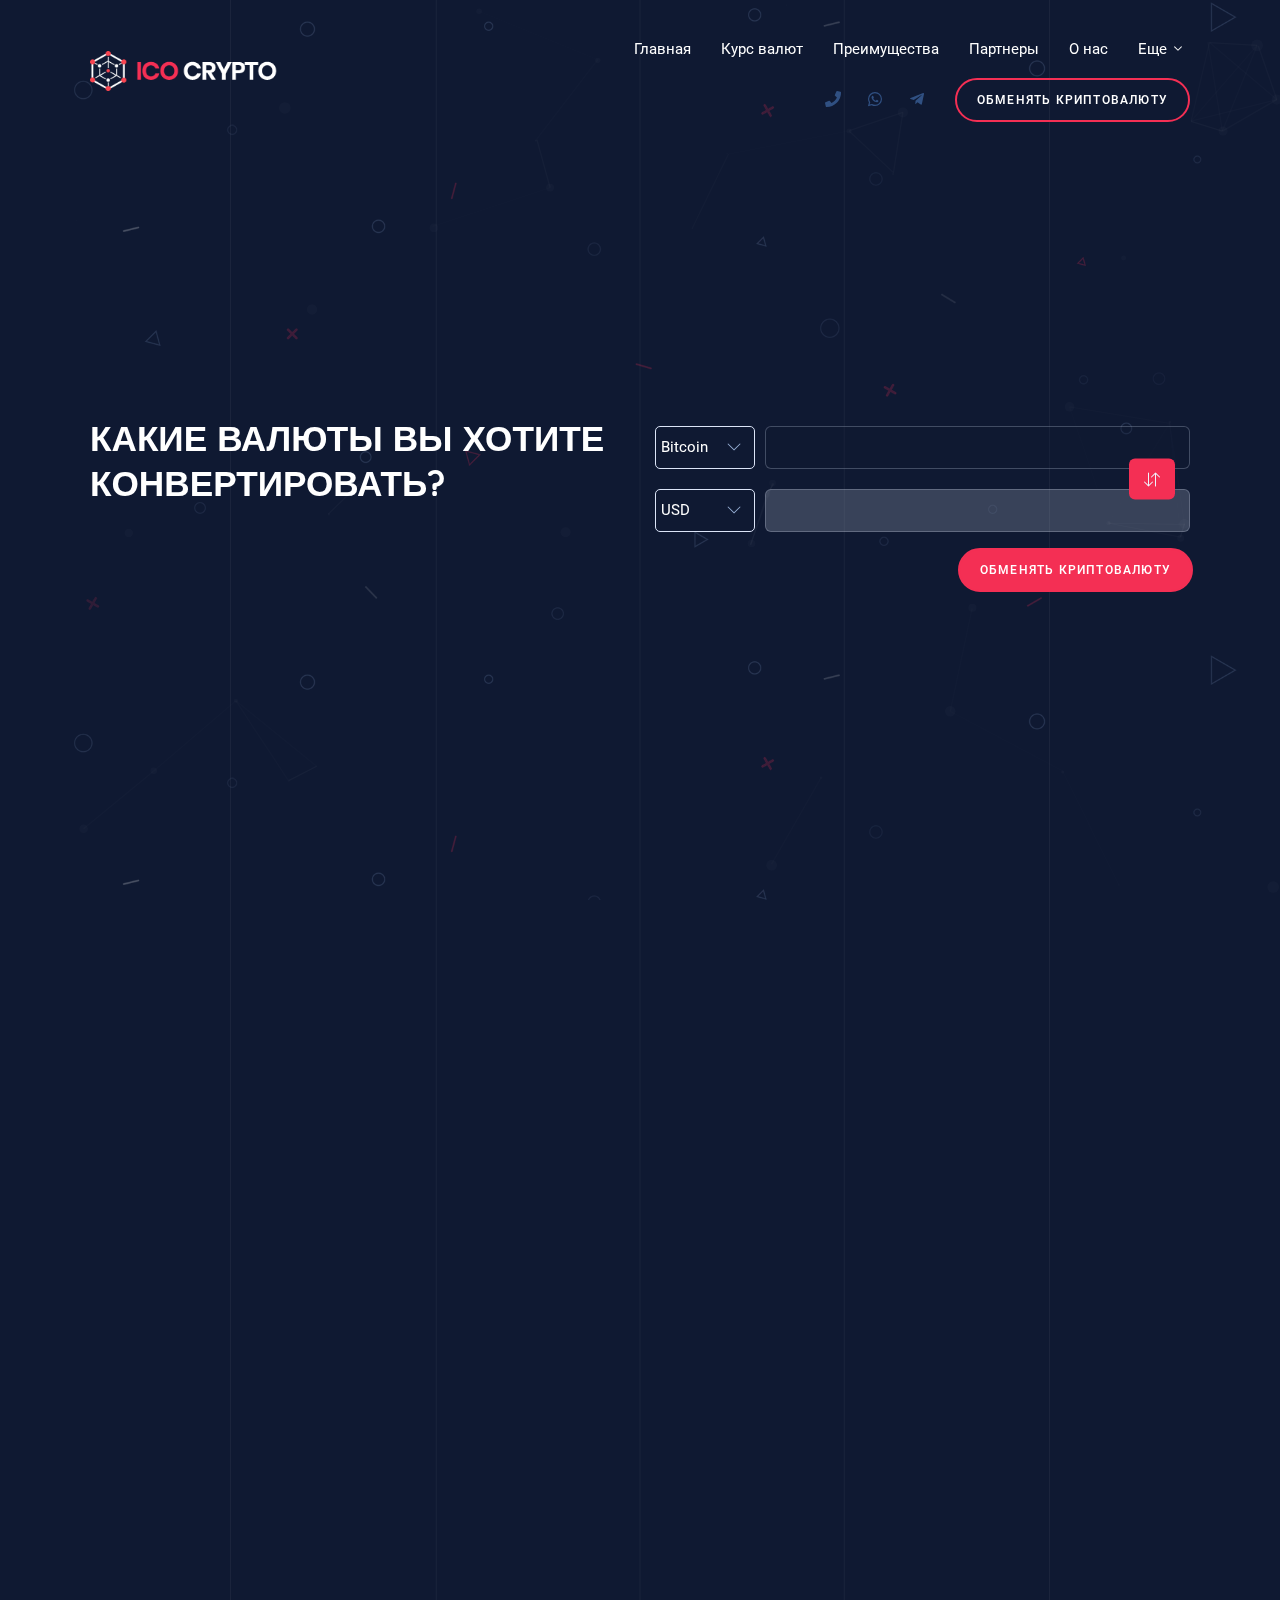
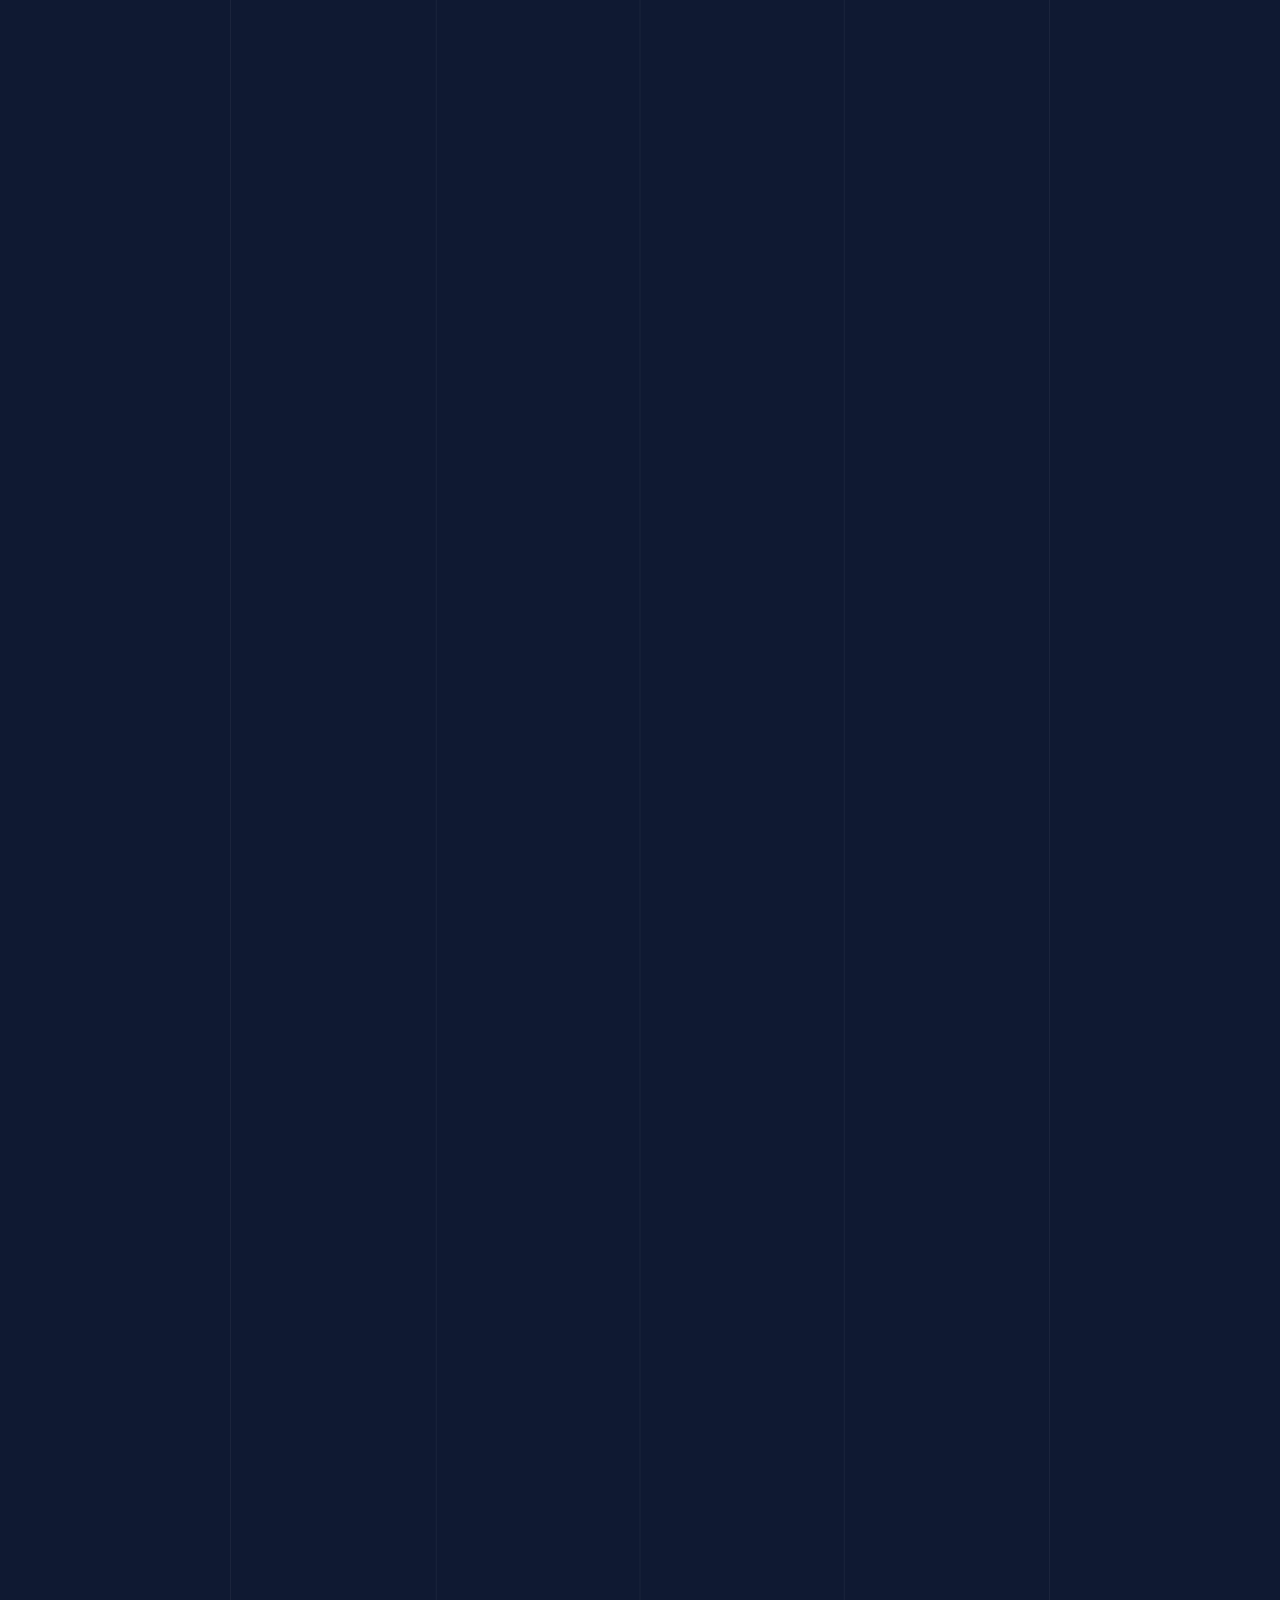
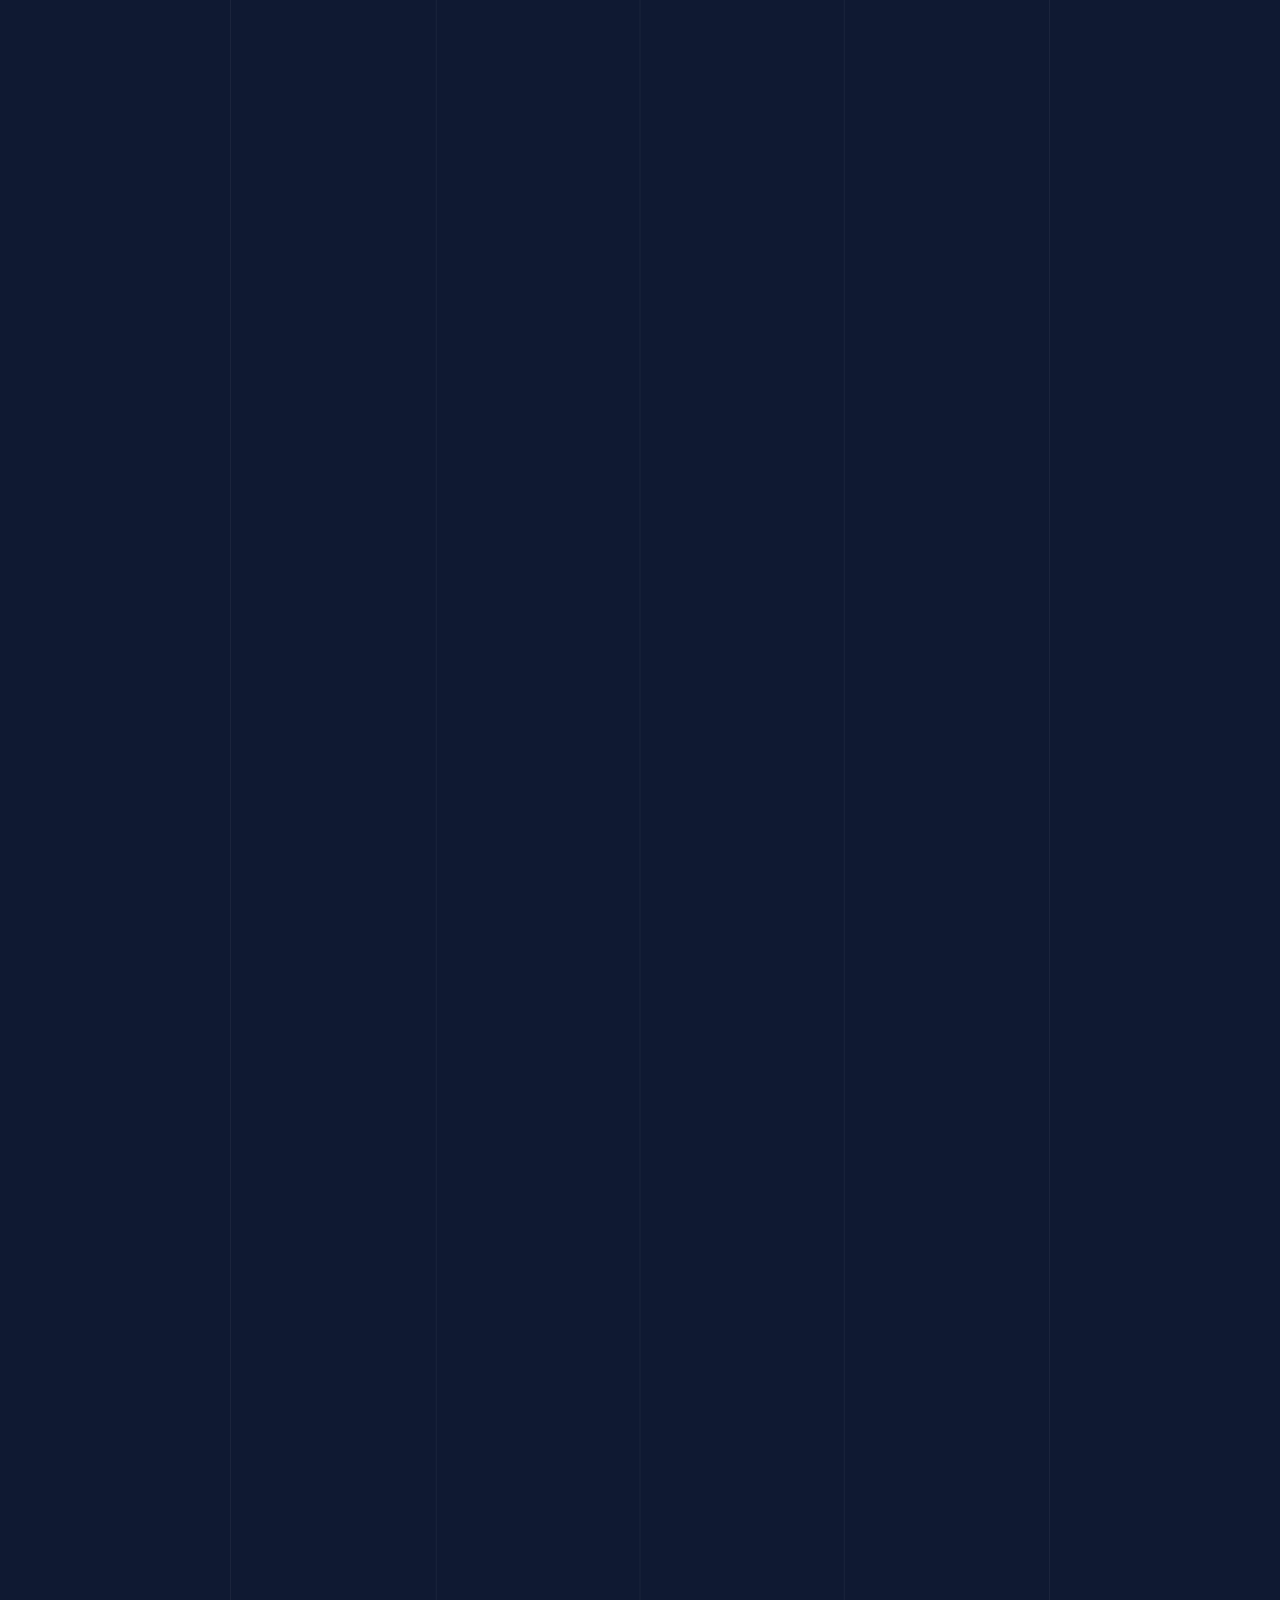
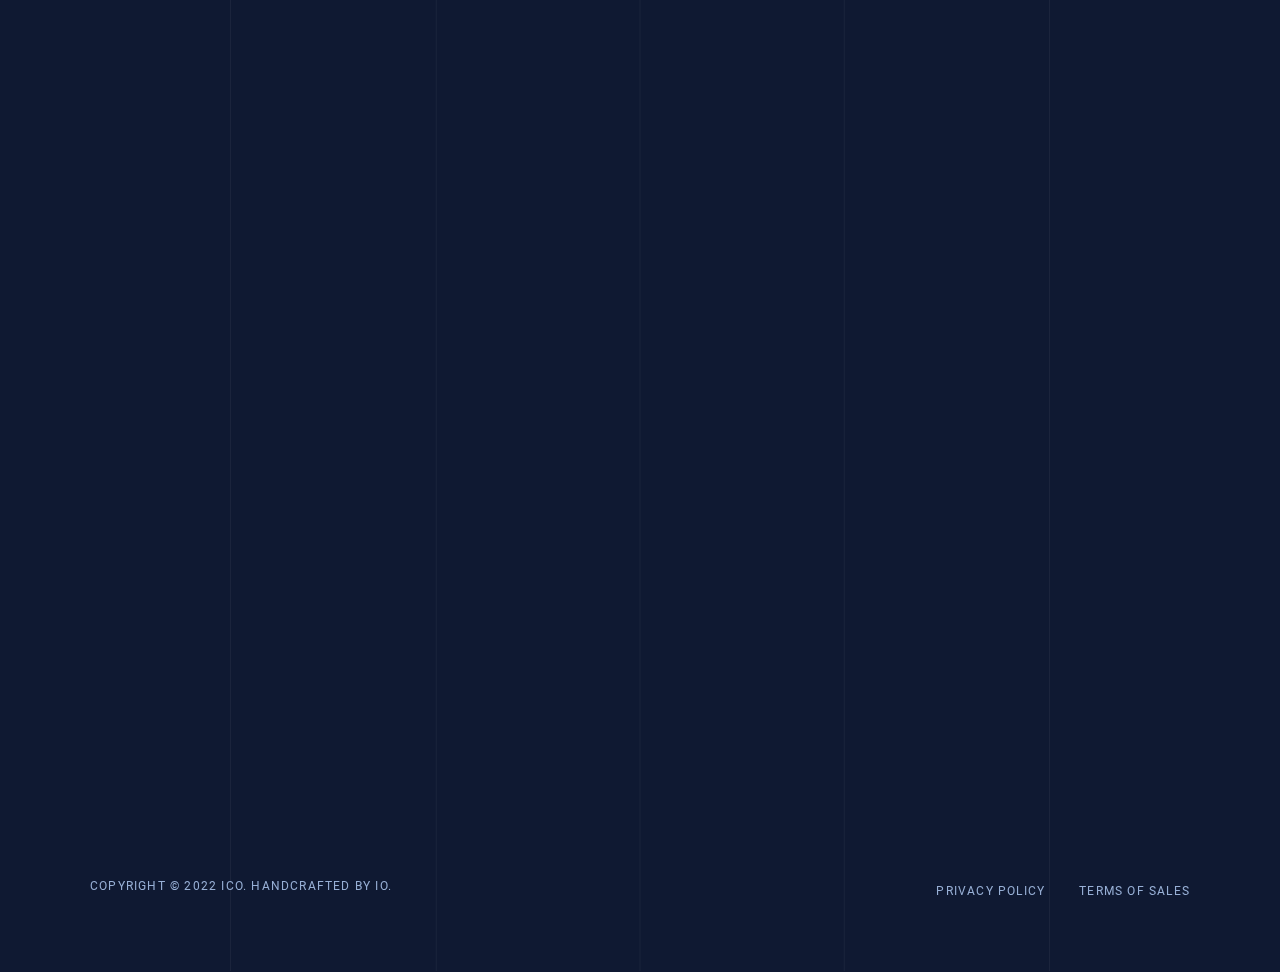
==== commit 9c1f4d3d: "finished work" ====
--- a/index.html
+++ b/index.html
@@ -44,21 +44,19 @@
                         <div class="header-navbar animated" data-animate="fadeInDown" data-delay=".6">
                             <nav class="header-menu" id="header-menu">
                                 <ul class="menu">
-                                    <li class="menu-item"><a class="menu-link nav-link" href="#header">Home</a></li>
-                                    <li class="menu-item"><a class="menu-link nav-link" href="#about">About</a></li>
-                                    <li class="menu-item"><a class="menu-link nav-link" href="#platform">Platform</a></li>
-                                    <li class="menu-item"><a class="menu-link nav-link" href="#mvp">MVP</a></li>
-                                    <!-- <li class="menu-item"><a class="menu-link nav-link" href="#tokensale">Tokens</a></li>
-                                    <li class="menu-item"><a class="menu-link nav-link" href="#roadmap">Roadmap</a></li>
-                                    <li class="menu-item"><a class="menu-link nav-link" href="#contact">Contact</a></li>
+                                    <li class="menu-item"><a class="menu-link nav-link" href="#header">Главная</a></li>
+                                    <li class="menu-item"><a class="menu-link nav-link" href="#crypto-currency">Курс валют</a></li>
+                                    <li class="menu-item"><a class="menu-link nav-link" href="#benefits">Преимущества</a></li>
+                                    <li class="menu-item"><a class="menu-link nav-link" href="#partners">Партнеры</a></li>
+                                    <li class="menu-item"><a class="menu-link nav-link" href="#about">О нас</a></li>
                                     <li class="menu-item has-sub">
-                                        <a class="menu-link nav-link menu-toggle" href="#">More</a>
+                                        <a class="menu-link nav-link menu-toggle" href="#">Еще</a>
                                         <ul class="menu-sub menu-drop">
-                                            <li class="menu-item"><a class="menu-link nav-link" href="#docs">Docs</a></li>
-                                            <li class="menu-item"><a class="menu-link nav-link" href="#team">Team</a></li>
-                                            <li class="menu-item"><a class="menu-link nav-link" href="#faqs">Faqs</a></li>
+                                            <li class="menu-item"><a class="menu-link nav-link" href="#docs">Документы</a></li>
+                                            <li class="menu-item"><a class="menu-link nav-link" href="#faqs">FAQs</a></li>
+                                            <li class="menu-item"><a class="menu-link nav-link" href="#contact">Контакты</a></li>
                                         </ul>
-                                    </li> -->
+                                    </li>
                                 </ul>
                                 <ul class="menu-btns">                                    
                                     <li>
@@ -80,16 +78,16 @@
                                             </li>
                                         </ul>
                                     </li>
-                                    <li><a href="#" data-bs-toggle="modal" data-bs-target="#login-popup" class="btn btn-md btn-round btn-thin btn-outline btn-primary btn-auto no-change"><span>Обменять криптовалюту</span></a></li>
+                                    <li><a href="#" data-bs-toggle="modal" data-bs-target="#login-popup" class="btn btn-md btn-round btn-thin btn-outline btn-primary btn-auto no-change visible-lg"><span>Обменять криптовалюту</span></a></li>
                                 </ul>
                             </nav>
                         </div><!-- .header-navbar @e -->
                     </div>
                 </div>
             </div><!-- .header-main @e -->
-            <div class="banner banner-fs tc-light">
+            <div class="banner banner-fs tc-light" id="header">
                 <div class="nk-block nk-block-header nk-block-sm my-auto">
-                    <div class="container pt-5">
+                    <div class="container-xxl container pt-5">
                         <div class=" text-left row">
                             <h1 class="title title-xl-2 ttu animated col-xl-6 col-sm-12" data-animate="fadeInUp" data-delay="0.7">Какие валюты вы хотите конвертировать?</h1>
                             <div class="converter col-xl-6 col-sm-12 animated" data-animate="fadeInUp" data-delay="0.9">
@@ -120,10 +118,11 @@
                                     </svg>
                                 </button>
                             </div>
-                        </div>
-                    </div>
-                </div>
-                <div class="nk-block nk-block-status">
+                            <a href="#" data-bs-toggle="modal" data-bs-target="#login-popup" class="btn btn-md btn-round btn-thin btn-primary btn-auto no-change converter__convert-button"><span>Обменять криптовалюту</span></a>
+                        </div>
+                    </div>
+                </div>
+                <!-- <div class="nk-block nk-block-status">
                     <div class="container container-xxl">
                         <div class="row gutter-vr-40px justify-content-between">
                             <div class="col-xxl-6 col-xl-5 col-lg-5">
@@ -181,7 +180,7 @@
                             </div>
                         </div>
                     </div>
-                </div>
+                </div> -->
                 <!-- Place Particle Js -->
                 <div id="particles-bg" class="particles-container is-fixed particles-bg op-20"></div>
             </div>
@@ -241,12 +240,74 @@
                 </div>
             </section>
 
+            <section class="section" id="benefits">
+                <div class="container">
+                    <div class="row justify-content-center text-center">
+                        <div class="col-lg-6">
+                            <div class="section-head section-head-s2">
+                                <h2 class="title title-xl animated" data-animate="fadeInUp" data-delay="0.7" title="Сильные стороны">Наши преимущества</h2>
+                            </div>
+                        </div>
+                    </div>
+                    <div class="benefits__list">
+                        <div class="benefits__item animated" data-animate="fadeInUp" data-delay="0.8">
+                            <i class="fas fa-trophy"></i>
+                            <p class="benefits__text">Лучшие курсы по рынку</p>
+                        </div>
+                        <div class="benefits__item animated" data-animate="fadeInUp" data-delay="0.9">
+                            <i class="fas fa-shield-alt"></i>
+                            <p class="benefits__text">Прозрачная комиссия от 0.5%</p>
+                        </div>
+                        <div class="benefits__item animated" data-animate="fadeInUp" data-delay="1">
+                            <i class="fas fa-clock"></i>
+                            <p class="benefits__text">5-30 минутные транзакции</p>
+                        </div>
+                        <div class="benefits__item animated" data-animate="fadeInUp" data-delay="1.1">
+                            <i class="fas fa-rocket"></i>
+                            <p class="benefits__text">Высокие лимиты по обменам</p>
+                        </div>
+                        <div class="benefits__item animated" data-animate="fadeInUp" data-delay="1.2">
+                            <i class="fas fa-comment"></i>
+                            <p class="benefits__text">Чат-поддержка онлайн 24/7</p>
+                        </div>
+                    </div>
+            </section>
+
+            <section class="partners" id="partners">
+                <div class="nk-block block-partners">
+                    <h6 class="title title-md ttu text-center animated" data-animate="fadeInUp" data-delay="0.65">Партнеры</h6>
+                    <ul class="has-carousel partner-list justify-content-center animated" data-items="7" data-items-mobile="2" data-auto="true" data-loop="true" data-animate="fadeInUp" data-delay="0.75">
+                        <li class="partner-logo"><img src="images/custom-partners/1.png" alt="партнер"></li>
+                        <li class="partner-logo"><img src="images/custom-partners/2.png" alt="партнер"></li>
+                        <li class="partner-logo"><img src="images/custom-partners/3.png" alt="партнер"></li>
+                        <li class="partner-logo"><img src="images/custom-partners/4.png" alt="партнер"></li>
+                        <li class="partner-logo"><img src="images/custom-partners/advcash.c5fa881a.png" alt="партнер"></li>
+                        <li class="partner-logo"><img src="images/custom-partners/binance.484cb6e7.webp" alt="партнер"></li>
+                        <li class="partner-logo"><img src="images/custom-partners/bitfinex.65e9ab69.svg" alt="партнер"></li>
+                        <li class="partner-logo"><img src="images/custom-partners/boxexchanger.ff487b0b.svg" alt="партнер"></li>
+                        <li class="partner-logo"><img src="images/custom-partners/freedom-pay.1e71f128.svg" alt="партнер"></li>
+                        <li class="partner-logo"><img src="images/custom-partners/kraken.994ec933.svg" alt="партнер"></li>
+                        <li class="partner-logo"><img src="images/custom-partners/mbank.7fffe2f6.svg" alt="партнер"></li>
+                        <li class="partner-logo"><img src="images/custom-partners/onoi.35887c5a.png" alt="партнер"></li>
+                        <li class="partner-logo"><img src="images/custom-partners/pay24.a72b6333.png" alt="партнер"></li>
+                        <li class="partner-logo"><img src="images/custom-partners/quickpay.04982486.png" alt="партнер"></li>
+                        <li class="partner-logo"><img src="images/custom-partners/sumsub.69b20320.svg" alt="партнер"></li>
+                        <li class="partner-logo"><img src="images/custom-partners/traderwagon.8244f1ee.svg" alt="партнер"></li>
+                        <li class="partner-logo"><img src="images/custom-partners/umai.aefff785.png" alt="партнер"></li>
+                        <li class="partner-logo"><img src="images/custom-partners/unipay.2616326e.png" alt="партнер"></li>
+                        <li class="partner-logo"><img src="images/custom-partners/vexel.1086c12f.svg" alt="партнер"></li>
+                        <li class="partner-logo"><img src="images/custom-partners/whitebird.90b03e48.svg" alt="партнер"></li>
+                        <li class="partner-logo"><img src="images/custom-partners/whitebit.ab973598.svg" alt="партнер"></li>
+                </div>
+            </section>
+            
+
             <section class="section" id="about">
                 <div class="container">
                     <div class="row justify-content-center text-center">
                         <div class="col-lg-6">
                             <div class="section-head section-head-s2">
-                                <h2 class="title title-xl animated" data-animate="fadeInUp" data-delay="0.1" title="What and Why">ABOUT</h2>
+                                <h2 class="title title-xl animated" data-animate="fadeInUp" data-delay="0.1" title="Что и почему">О нас</h2>
                             </div>
                         </div>
                     </div>
@@ -261,856 +322,16 @@
                             </div>
                             <div class="col-lg-5">
                                 <div class="nk-block-text">
-                                    <h2 class="title animated" data-animate="fadeInUp" data-delay="0.3">We build fully Decentralized Marketplace that Augment Access to Blockchain Technologies</h2>
-                                    <p class="animated" data-animate="fadeInUp" data-delay="0.4">We have developed a state-of-the-art marketplace where you can securely and reliably buy and sell any items. The fastest and most flexible asset platform in existence. It will include easy cryptocurrency payments integration, and even a digital arbitration system. </p>
-                                    <p class="animated" data-animate="fadeInUp" data-delay="0.5">At the end, Our aims to integrate all companies, employees, and business assets into a unified blockchain ecosystem, which will make business truly efficient, transparent, and reliable.</p>
+                                    <h2 class="title animated" data-animate="fadeInUp" data-delay="0.3">Мы создаем полностью децентрализованный рынок, расширяющий доступ к технологиям блокчейна</h2>
+                                    <p class="animated" data-animate="fadeInUp" data-delay="0.4">Мы разработали современную торговую площадку, где вы можете безопасно и надежно покупать и продавать любые товары. Самая быстрая и гибкая платформа активов из существующих. Он будет включать в себя простую интеграцию криптовалютных платежей и даже систему цифрового арбитража.</p>
+                                    <p class="animated" data-animate="fadeInUp" data-delay="0.5">В конце концов, наша цель — интегрировать все компании, сотрудников и бизнес-активы в единую блокчейн-экосистему, которая сделает бизнес по-настоящему эффективным, прозрачным и надежным.</p>
                                     <ul class="btn-grp gutter-vr-20px pdt-m">
-                                        <li class="animated" data-animate="fadeInUp" data-delay="0.6"><a href="#docs" class="menu-link btn btn-primary btn-round btn-lg"><span>White Paper</span> <em class="icon ti ti-arrow-down"></em></a></li>
-                                        <li class="animated" data-animate="fadeInUp" data-delay="0.7"><a href="#ecosystems" class="menu-link btn btn-underline">See the Ecosystems</a></li>
+                                        <li class="animated" data-animate="fadeInUp" data-delay="0.6"><a href="#docs" class="menu-link btn btn-primary btn-round btn-lg"><span>Документы</span> <em class="icon ti ti-arrow-down"></em></a></li>
                                     </ul>
                                 </div>
                             </div>
                         </div>
                     </div>
-                </div>
-            </section>
-            <!-- // -->
-            
-            <section class="section" id="ecosystems">
-                <div class="container">
-                    <div class="row justify-content-center text-center">
-                        <div class="col-lg-6">
-                            <div class="section-head section-head-s2">
-                                <h2 class="title title-xl animated" data-animate="fadeInUp" data-delay="0.1" title="Core Ecosystems">ECOSYSTEMS</h2>
-                            </div>
-                        </div>
-                    </div>
-                </div>
-                <div class="container container-xxl">
-                    <div class="nk-block">
-                        <div class="row text-center align-items-lg-start gutter-vr-40px">
-                            <div class="col-lg-3 col-sm-6">
-                                <div class="feature feature-s6 feature-s6-1 animated" data-animate="fadeInUp" data-delay="0.3">
-                                    <div class="feature-text">
-                                        <h5 class="title title-sm ttu">ONE MARKETPLACE</h5>
-                                        <p>One International Marketplace that combines online store and services around the world. Buy any goods or services with our tokens.</p>
-                                    </div>
-                                </div>
-                            </div>
-                            <div class="col-lg-3 col-sm-6">
-                                <div class="feature feature-s6 feature-s6-2 animated" data-animate="fadeInUp" data-delay="0.4">
-                                    <div class="feature-text">
-                                        <h5 class="title title-sm ttu">Transparency and Trust</h5>
-                                        <p>One International Marketplace that combines online store and services around the world. Buy any goods or services with our tokens.</p>
-                                    </div>
-                                </div>
-                            </div>
-                            <div class="col-lg-3 col-sm-6">
-                                <div class="feature feature-s6 feature-s6-3 animated" data-animate="fadeInUp" data-delay="0.5">
-                                    <div class="feature-text">
-                                        <h5 class="title title-sm ttu">Blockchain Based Profiles</h5>
-                                        <p>One International Marketplace that combines online store and services around the world. Buy any goods or services with our tokens.</p>
-                                    </div>
-                                </div>
-                            </div>
-                            <div class="col-lg-3 col-sm-6">
-                                <div class="feature feature-s6 feature-s6-4 animated" data-animate="fadeInUp" data-delay="0.6">
-                                    <div class="feature-text">
-                                        <h5 class="title title-sm ttu">PAYMENT FLEXIBILITY</h5>
-                                        <p>One International Marketplace that combines online store and services around the world. Buy any goods or services with our tokens.</p>
-                                    </div>
-                                </div>
-                            </div>
-                        </div>
-                        <div class="bg-image bg-contain bg-bottom-center bg-ecosystems animated d-none d-sm-block" data-animate="fadeInUp" data-delay="0.2">
-                            <img src="images/globe-particle.png" alt="globe">
-                        </div>
-                    </div>
-                </div>
-            </section>
-            <!-- // -->
-            <section class="section" id="platform">
-                <div class="container">
-                    <div class="row justify-content-center text-center">
-                        <div class="col-lg-6">
-                            <div class="section-head section-head-s2">
-                                <h2 class="title title-xl animated" data-animate="fadeInUp" data-delay="0.1" title="ICOX Products">PLATFORM</h2>
-                            </div>
-                        </div>
-                    </div>
-                </div>
-                <div class="container container-xxl">
-                    <div class="nk-block">
-                        <div class="row justify-content-center">
-                            <div class="col-xl-6 col-lg-8">
-                                <ul class="nav tab-nav tab-nav-btn-bdr-s2 justify-content-center justify-content-sm-between pb-4 pb-sm-5 animated" data-animate="fadeInUp" data-delay="0.1">
-                                    <li><a class="active" data-bs-toggle="tab" href="#tab-1-1">FOR Participators</a></li>
-                                    <li class="tab-nav-sap d-none d-sm-block"></li>
-                                    <li><a data-bs-toggle="tab" href="#tab-1-2">For Traders</a></li>
-                                </ul>
-                            </div>
-                        </div>
-                        <div class="tab-content">
-                            <div class="tab-pane fade show active" id="tab-1-1">
-                                <div class="row align-items-center justify-content-between gutter-vr-40px">
-                                    <div class="col-lg-6 order-lg-last">
-                                        <div class="nk-block-img nk-block-ca animated" data-animate="fadeInUp" data-delay="0.2">
-                                            <div class="nk-circle-animation nk-df-center fast"></div><!-- .circle-animation -->
-                                            <img class="shadow rounded" src="images/app-screens/sc-medium-a.png" alt="">
-                                        </div>
-                                    </div>
-                                    <div class="col-lg-5">
-                                        <div class="nk-block-text mgb-m30">
-                                            <h2 class="title title-md animated" data-animate="fadeInUp" data-delay="0.2">A Open Platform for our Participators</h2>
-                                            <p class="animated" data-animate="fadeInUp" data-delay="0.2">Each participator can choose the trader and to sign a contract.</p>
-                                            <div class="feature feature-inline feature-middle animated" data-animate="fadeInUp" data-delay="0.3">
-                                                <div class="feature-icon feature-icon-md">
-                                                    <em class="icon icon-md icon-grd ikon ikon-bulb"></em>
-                                                </div>
-                                                <div class="feature-text">
-                                                    <p>User have full access to trading consectetur adipiscing elit, sed do eiusmod tempor incididunt ut labore et dolore magna aliqua.</p>
-                                                </div>
-                                            </div>
-                                            <div class="feature feature-inline feature-middle animated" data-animate="fadeInUp" data-delay="0.4">
-                                                <div class="feature-icon feature-icon-md">
-                                                    <em class="icon icon-md icon-grd ikon ikon-paricle"></em>
-                                                </div>
-                                                <div class="feature-text">
-                                                    <p>Our multi-cryptocurrency exchange will uis aute irure dolor in reprehenderit in voluptate velit uuntur magni dolores esse cillum.</p>
-                                                </div>
-                                            </div>
-                                            <div class="feature feature-inline feature-middle animated" data-animate="fadeInUp" data-delay="0.5">
-                                                <div class="feature-icon feature-icon-md">
-                                                    <em class="icon icon-md icon-grd ikon ikon-bulb-2"></em>
-                                                </div>
-                                                <div class="feature-text">
-                                                    <p>Users will be able to take quis nostrum exercitationem ullam corporis susci pitlabo riosam, nisi ut aliquid ex ea commodie.</p>
-                                                </div>
-                                            </div>
-                                            <div class="feature feature-inline feature-middle animated" data-animate="fadeInUp" data-delay="0.6">
-                                                <div class="feature-icon feature-icon-md">
-                                                    <em class="icon icon-md icon-grd ikon ikon-document-2"></em>
-                                                </div>
-                                                <div class="feature-text">
-                                                    <p>Sign a smart-contract to allow our trader’s access for live trading corporis cryptocurrency susci pitlabo riosam, nisi ut.</p>
-                                                </div>
-                                            </div>
-                                        </div>
-                                    </div>
-                                </div>
-                            </div>
-                            <div class="tab-pane fade" id="tab-1-2">
-                                <div class="row align-items-center justify-content-between gutter-vr-40px">
-                                    <div class="col-lg-6 order-lg-last">
-                                        <div class="nk-block-img nk-block-ca animated" data-animate="fadeInUp" data-delay="0.2">
-                                            <div class="nk-circle-animation nk-df-center fast"></div><!-- .circle-animation -->
-                                            <img class="shadow rounded" src="images/app-screens/sc-medium-a.png" alt="">
-                                        </div>
-                                    </div>
-                                    <div class="col-lg-5">
-                                        <div class="nk-block-text mgb-m30">
-                                            <h2 class="title title-md animated" data-animate="fadeInUp" data-delay="0.2">A Open Platform for our Participators</h2>
-                                            <p class="animated" data-animate="fadeInUp" data-delay="0.2">Each participator can choose the trader and to sign a contract.</p>
-                                            <div class="feature feature-inline feature-middle animated" data-animate="fadeInUp" data-delay="0.3">
-                                                <div class="feature-icon feature-icon-md">
-                                                    <em class="icon icon-md icon-grd ikon ikon-bulb"></em>
-                                                </div>
-                                                <div class="feature-text">
-                                                    <p>User have full access to trading consectetur adipiscing elit, sed do eiusmod tempor incididunt ut labore et dolore magna aliqua.</p>
-                                                </div>
-                                            </div>
-                                            <div class="feature feature-inline feature-middle animated" data-animate="fadeInUp" data-delay="0.4">
-                                                <div class="feature-icon feature-icon-md">
-                                                    <em class="icon icon-md icon-grd ikon ikon-paricle"></em>
-                                                </div>
-                                                <div class="feature-text">
-                                                    <p>Our multi-cryptocurrency exchange will uis aute irure dolor in reprehenderit in voluptate velit uuntur magni dolores esse cillum.</p>
-                                                </div>
-                                            </div>
-                                            <div class="feature feature-inline feature-middle animated" data-animate="fadeInUp" data-delay="0.5">
-                                                <div class="feature-icon feature-icon-md">
-                                                    <em class="icon icon-md icon-grd ikon ikon-bulb-2"></em>
-                                                </div>
-                                                <div class="feature-text">
-                                                    <p>Users will be able to take quis nostrum exercitationem ullam corporis susci pitlabo riosam, nisi ut aliquid ex ea commodie.</p>
-                                                </div>
-                                            </div>
-                                            <div class="feature feature-inline feature-middle animated" data-animate="fadeInUp" data-delay="0.6">
-                                                <div class="feature-icon feature-icon-md">
-                                                    <em class="icon icon-md icon-grd ikon ikon-document-2"></em>
-                                                </div>
-                                                <div class="feature-text">
-                                                    <p>Sign a smart-contract to allow our trader’s access for live trading corporis cryptocurrency susci pitlabo riosam, nisi ut.</p>
-                                                </div>
-                                            </div>
-                                        </div>
-                                    </div>
-                                </div>
-                            </div>
-                        </div>
-                    </div>
-                </div><!-- .container -->
-            </section>
-            <!-- // -->
-            <section class="section" id="mvp">
-                <div class="container">
-                    <div class="row justify-content-center text-center">
-                        <div class="col-lg-6">
-                            <div class="section-head section-head-s2">
-                                <h2 class="title title-xl animated" data-animate="fadeInUp" data-delay="0.1" title="MVP Apps">MVP</h2>
-                                <p class="animated" data-animate="fadeInUp" data-delay="0.2">Our project is based on an existing cryptocurrency exchange.</p>
-                            </div>
-                        </div>
-                    </div>
-                </div>
-                <div class="container container-xxl">
-                    <div class="nk-block">
-                        <div class="row align-items-center justify-content-center justify-content-xl-between gutter-vr-30px">
-                            <div class="col-xxl-6 col-xl-6 col-lg-8">
-                                <div class="nk-block-img nk-block-plx animated" data-animate="fadeInUp" data-delay="0.3">
-                                    <img class="shadow rounded" src="images/app-screens/sc-medium-b.png" alt="">
-                                    <img class="nk-block-img-plx plx-screen shadow rounded" src="images/app-screens/sc-small-d.jpg" alt="">
-                                    <img class="nk-block-img-plx plx-circle plx-circle-s1" src="images/gfx/circle-a.png" alt="">
-                                    <img class="nk-block-img-plx plx-polygon plx-polygon-s1" src="images/gfx/polygon-a.png" alt="">
-                                    <img class="nk-block-img-plx plx-triangle plx-triangle-s1" src="images/gfx/triangle-a.png" alt="">
-                                </div>
-                            </div>
-                            <div class="col-xxl-5 col-xl-6 col-lg-8">
-                                <div class="nk-block-text">
-                                    <div class="feature feature-inline animated" data-animate="fadeInUp" data-delay="0.4">
-                                        <div class="feature-icon feature-icon-md">
-                                            <em class="icon icon-xs icon-circle fas fa-check"></em>
-                                        </div>
-                                        <div class="feature-text">
-                                            <p>Powered by DAP, NEX lets you easily trade crypto-currencies &amp; other digital.</p>
-                                        </div>
-                                    </div>
-                                    <div class="feature feature-inline animated" data-animate="fadeInUp" data-delay="0.5">
-                                        <div class="feature-icon feature-icon-md">
-                                            <em class="icon icon-xs icon-circle fas fa-check"></em>
-                                        </div>
-                                        <div class="feature-text">
-                                            <p>User have full access to trading consectetur adipiscing elit, sed do eiusmod tempor incididunt ut labore et dolore magna aliqua.</p>
-                                        </div>
-                                    </div>
-                                    <div class="feature feature-inline animated" data-animate="fadeInUp" data-delay="0.6">
-                                        <div class="feature-icon feature-icon-md">
-                                            <em class="icon icon-xs icon-circle fas fa-check"></em>
-                                        </div>
-                                        <div class="feature-text">
-                                            <p>Our multi-cryptocurrency exchange will uis aute irure dolor in reprehenderit in voluptate velit uuntur magni dolores esse cillum.</p>
-                                        </div>
-                                    </div>
-                                    <div class="feature feature-inline animated" data-animate="fadeInUp" data-delay="0.7">
-                                        <div class="feature-icon feature-icon-md">
-                                            <em class="icon icon-xs icon-circle fas fa-check"></em>
-                                        </div>
-                                        <div class="feature-text">
-                                            <p>Traders able to trade with voluptas sit aspernatur aut odit aut fugit, sed quia consequuntur magni dolores eos qui ratione voluptatem.</p>
-                                        </div>
-                                    </div>
-                                    <div class="feature feature-inline animated" data-animate="fadeInUp" data-delay="0.8">
-                                        <div class="feature-icon feature-icon-md">
-                                            <em class="icon icon-xs icon-circle fas fa-check"></em>
-                                        </div>
-                                        <div class="feature-text">
-                                            <p>Users will be able to take quis nostrum exercitationem ullam corporis susci pitlabo riosam, nisi ut aliquid ex ea commodi consequatur.</p>
-                                        </div>
-                                    </div>
-                                    <div class="text-center text-sm-start animated" data-animate="fadeInUp" data-delay="0.9">
-                                        <a href="#" class="btn btn-round btn-primary">Try Demo Free</a>
-                                    </div>
-                                </div>
-                            </div>
-                        </div>
-                    </div>
-                </div>
-            </section>
-            <!-- // -->
-            <section class="section" id="tokensale">
-                <div class="container">
-                    <div class="row justify-content-center text-center">
-                        <div class="col-lg-6">
-                            <div class="section-head section-head-s2">
-                                <h2 class="title title-xl animated" data-animate="fadeInUp" data-delay="0.1" title="Token Details">TOKENS</h2>
-                                <p class="animated" data-animate="fadeInUp" data-delay="0.2">Breakdown of our Token Recipients.</p>
-                            </div>
-                        </div>
-                    </div>
-                </div>
-                <div class="container container-xxl">
-                    <div class="nk-block">
-                        <div class="row align-items-center gutter-vr-50px">
-                            <div class="col-xxl-4 col-lg-6 px-xl-5 order-xl-1">
-                                <div class="animated" data-animate="fadeInUp" data-delay="0.3">
-                                    <canvas class="chart-canvas" id="token-distribution"></canvas>
-                                </div>
-                            </div>
-                            <div class="col-xxl-4 col-lg-6">
-                                <ul class="chart-data-s2 row" data-canvas="token-distribution" data-canvas-type="pie" data-border-color="#0f1932">
-                                    <li class="col-sm-8" data-color="#1f2e4d" data-color-hover="#f42f54" data-label="Public Sale" data-title="Tokens alocate for Public Sale" data-subtitle="(Lockup)" data-amount="45"></li>
-                                    <li class="col-sm-8" data-color="#1f2e4d" data-color-hover="#f42f54" data-label="Private Sale" data-title="Tokens alocate for Private Sale" data-subtitle="(1 month lockup for half bonus)" data-amount="25"></li>
-                                    <li class="col-sm-6" data-color="#1f2e4d" data-color-hover="#f42f54" data-label="Reserve Fund" data-title="Reserve Fund" data-subtitle="(6 months lockup)" data-amount="8"></li>
-                                    <li class="col-sm-6" data-color="#1f2e4d" data-color-hover="#f42f54" data-label="Team & Founder" data-title="Team & Founder" data-subtitle="(3 months lockup)" data-amount="12"></li>
-                                    <li class="col-sm-6" data-color="#1f2e4d" data-color-hover="#f42f54" data-label="Bounty & Events" data-title="Bounty & Events" data-subtitle="(1 months lockup)" data-amount="6"></li>
-                                    <li class="col-sm-6" data-color="#1f2e4d" data-color-hover="#f42f54" data-label="Advisors & Partners" data-title="Advisors & Partners" data-subtitle="(6 months lockup)" data-amount="4"></li>
-                                </ul>
-                            </div>
-                            <div class="col-xxl-4 col-xl-12 order-last">
-                                <div class="token-info-s2">
-                                    <div class="row gutter-vr-50px">
-                                        <div class="col-6 col-xxl-6 col-lg-3">
-                                            <div class="token-info-item color-1 animated" data-animate="fadeInUp" data-delay="0.7">
-                                                <div class="token-info-title">Start Time</div>
-                                                <h4 class="token-info-des">15 Sep, 2022</h4>
-                                            </div>
-                                        </div>
-                                        <div class="col-6 col-xxl-6 col-lg-3">
-                                            <div class="token-info-item color-1 animated" data-animate="fadeInUp" data-delay="0.7">
-                                                <div class="token-info-title">Token Symbol</div>
-                                                <h4 class="token-info-des">ICOX</h4>
-                                            </div>
-                                        </div>
-                                        <div class="col-6 col-xxl-6 col-lg-3">
-                                            <div class="token-info-item color-2 animated" data-animate="fadeInUp" data-delay="0.75">
-                                                <div class="token-info-title">End Time</div>
-                                                <h4 class="token-info-des">30 Nov, 2022</h4>
-                                            </div>
-                                        </div>
-                                        <div class="col-6 col-xxl-6 col-lg-3">
-                                            <div class="token-info-item color-2 animated" data-animate="fadeInUp" data-delay="0.75">
-                                                <div class="token-info-title">Tokens Offered</div>
-                                                <h4 class="token-info-des">15.0 M</h4>
-                                            </div>
-                                        </div>
-                                        <div class="col-6 col-xxl-6 col-lg-3">
-                                            <div class="token-info-item color-3 animated" data-animate="fadeInUp" data-delay="0.8">
-                                                <div class="token-info-title">Soft Cap</div>
-                                                <h4 class="token-info-des">1.5 K</h4>
-                                            </div>
-                                        </div>
-                                        <div class="col-6 col-xxl-6 col-lg-3">
-                                            <div class="token-info-item color-3 animated" data-animate="fadeInUp" data-delay="0.8">
-                                                <div class="token-info-title">Soft Cap</div>
-                                                <h4 class="token-info-des">1.5 K</h4>
-                                            </div>
-                                        </div>
-                                        <div class="col-6 col-xxl-6 col-lg-3">
-                                            <div class="token-info-item color-4 animated" data-animate="fadeInUp" data-delay="0.85">
-                                                <div class="token-info-title">Crowdsale</div>
-                                                <h4 class="token-info-des">10.5 M</h4>
-                                            </div>
-                                        </div>
-                                        <div class="col-6 col-xxl-6 col-lg-3">
-                                            <div class="token-info-item color-4 animated" data-animate="fadeInUp" data-delay="0.85">
-                                                <div class="token-info-title">Crowdsale</div>
-                                                <h4 class="token-info-des">10.5 M</h4>
-                                            </div>
-                                        </div>
-                                        <div class="col-6 col-xxl-6 col-lg-3">
-                                            <div class="token-info-item color-5 animated" data-animate="fadeInUp" data-delay="0.9">
-                                                <div class="token-info-title">Hard Cap</div>
-                                                <h4 class="token-info-des">12.0 M</h4>
-                                            </div>
-                                        </div>
-                                        <div class="col-6 col-xxl-6 col-lg-3">
-                                            <div class="token-info-item color-5 animated" data-animate="fadeInUp" data-delay="0.9">
-                                                <div class="token-info-title">Hard Cap</div>
-                                                <h4 class="token-info-des">12.0 M</h4>
-                                            </div>
-                                        </div>
-                                    </div>
-                                </div>
-                            </div>
-                        </div>
-                    </div>
-                </div>
-            </section>
-            <!-- // -->
-            <section class="section" id="roadmap">
-                <div class="container">
-                    <div class="row justify-content-center text-center">
-                        <div class="col-lg-6">
-                            <div class="section-head section-head-s2">
-                                <h2 class="title title-xl animated" data-animate="fadeInUp" data-delay="0.1" title="Timeline">ROADMAP</h2>
-                                <p class="animated" data-animate="fadeInUp" data-delay="0.2">ICO Crypto is developing a global data-driven platform for the world. Powered by blockchain and smart contracts.</p>
-                            </div>
-                        </div>
-                    </div>
-                </div>
-                <div class="container container-xxl">
-                    <div class="nk-block">
-                        <div class="roadmap-wrap roadmap-wrap-ovl-right text-center animated" data-animate="fadeInUp" data-delay="0.3">
-                            <div class="roadmap-line-s2"></div>
-                            <div class="roadmap-slider has-carousel carousel-nav-center" data-blank="true" data-items="5" data-items-tab-l="4" data-items-tab-p="3" data-items-mobile="2" data-margin="-1" data-navs="true">
-                                <div class="roadmap roadmap-s2 roadmap-i1 roadmap-finished">
-                                    <h6 class="roadmap-year-s2">Q1 2022</h6>
-                                    <h5 class="title title-sm roadmap-date">Jan - Apr 2022</h5>
-                                    <div class="roadmap-text">
-                                        <p>Creation of a decentralize martketplace to neural network adjacent coefficients.</p>
-                                    </div>
-                                </div>
-                                <div class="roadmap roadmap-s2 roadmap-i2 roadmap-running">
-                                    <h6 class="roadmap-year-s2">Q2 2022</h6>
-                                    <h5 class="title title-sm roadmap-date">Jul - Aug 2022</h5>
-                                    <div class="roadmap-text">
-                                        <p>Start of the ICO Crypto Platform Development and Introduction of advertiser auctions</p>
-                                    </div>
-                                </div>
-                                <div class="roadmap roadmap-s2 roadmap-i3">
-                                    <h6 class="roadmap-year-s2">Q3 2022</h6>
-                                    <h5 class="title title-sm roadmap-date">Sep - Oct 2022</h5>
-                                    <div class="roadmap-text">
-                                        <p>Start Private Token Sale Round to our contributors.</p>
-                                    </div>
-                                </div>
-                                <div class="roadmap roadmap-s2 roadmap-i4">
-                                    <h6 class="roadmap-year-s2">Q4 2022</h6>
-                                    <h5 class="title title-sm roadmap-date">Nov - Dec 2022</h5>
-                                    <div class="roadmap-text">
-                                        <p>Launch of the mobile Best versions of the Publisher application and Press Tour.</p>
-                                    </div>
-                                </div>
-                                <div class="roadmap roadmap-s2 roadmap-i5">
-                                    <h6 class="roadmap-year-s2">Q1 2022</h6>
-                                    <h5 class="title title-sm roadmap-date">Jan - Apr 2022</h5>
-                                    <div class="roadmap-text">
-                                        <p>Release of the initial versions of operational applications and smart contracts.</p>
-                                    </div>
-                                </div>
-                                <div class="roadmap roadmap-s2 roadmap-i6">
-                                    <h6 class="roadmap-year-s2">Q2 2022</h6>
-                                    <h5 class="title title-sm roadmap-date">Jul - Aug 2022</h5>
-                                    <div class="roadmap-text">
-                                        <p>Creation of a decentralize martketplace to neural network adjacent coefficients.</p>
-                                    </div>
-                                </div>
-                            </div>
-                        </div>
-                    </div>
-                </div>
-            </section>
-            <!-- // -->
-            <section class="section" id="team">
-                <div class="container">
-                    <div class="row justify-content-center text-center">
-                        <div class="col-lg-6">
-                            <div class="section-head section-head-s2">
-                                <h2 class="title title-xl animated" data-animate="fadeInUp" data-delay="0.1" title="Core Team">OUR TEAM</h2>
-                                <p class="animated" data-animate="fadeInUp" data-delay="0.2">With help from our teams, contributors and investors these are the milestones we are looking forward to achieve.</p>
-                            </div>
-                        </div>
-                    </div>
-                </div>
-                <div class="container container-xxl">
-                    <div class="nk-block">
-                        <div class="has-carousel carousel-nav-center" data-items="4" data-navs="true">
-                            <div class="item animated" data-animate="fadeInUp" data-delay="0.3">
-                                <div class="team team-s2 team-odd">
-                                    <div class="team-photo team-photo-s2">
-                                        <img src="images/azalea/team-a.jpg" alt="">
-                                        <a href="#team-popup-1" class="team-show content-popup"></a>
-                                    </div>
-                                    <h5 class="team-name title title-md">Louis Baker</h5>
-                                    <span class="team-position">CEO &amp; Lead Blockchain</span>
-                                    <ul class="team-social team-social-s2">
-                                        <li><a href="#"><em class="fab fa-facebook-f"></em></a></li>
-                                        <li><a href="#"><em class="fab fa-linkedin-in"></em></a></li>
-                                        <li><a href="#"><em class="fab fa-twitter"></em></a></li>
-                                    </ul>
-                                </div>
-                                <!-- Start .team-profile  -->
-                                <div id="team-popup-1" class="team-popup bg-theme-dark tc-light mfp-hide">
-                                    <a title="Close" class="mfp-close">×</a>
-                                    <div class="row align-items-start">
-                                        <div class="col-md-6">
-                                            <div class="team-photo">
-                                                <img src="images/azalea/team-a.jpg" alt="team">
-                                            </div>
-                                        </div><!-- .col  -->
-                                        <div class="col-md-6">
-                                            <div class="team-popup-info ps-md-3">
-                                                <h3 class="team-name title title-lg pt-4">Louis Baker</h3>
-                                                <p class="team-position">CEO &amp; Lead Blockchain</p>
-                                                <ul class="team-social team-social-s2 mb-4">
-                                                    <li><a href="#"><em class="fab fa-facebook-f"></em></a></li>
-                                                    <li><a href="#"><em class="fab fa-linkedin-in"></em></a></li>
-                                                </ul>
-                                                <p>He is a great man to work Lorem ipsum dolor sit amet, consec tetur adipis icing elit. Simi lique, autem. </p>
-                                                <p>Tenetur quos facere magnam volupt ates quas esse Sedrep ell endus mole stiae tates quas esse Sed repell endus molesti aela uda ntium quis quam iusto minima thanks.</p>
-                                                <div class="progress-list">
-                                                    <div class="progress-wrap">
-                                                        <div class="progress-title">Blockchain <span class="progress-amount">85%</span></div>
-                                                        <div class="progress-bar progress-bar-xs bg-black-10">
-                                                            <div class="progress-percent bg-primary" data-percent="85"></div>
-                                                        </div>
-                                                    </div>
-                                                    <div class="progress-wrap">
-                                                        <div class="progress-title">Decentralization <span class="progress-amount">68%</span></div>
-                                                        <div class="progress-bar progress-bar-xs bg-black-10">
-                                                            <div class="progress-percent bg-primary" data-percent="68"></div>
-                                                        </div>
-                                                    </div>
-                                                </div>
-                                            </div>
-                                        </div><!-- .col  -->
-                                    </div><!-- .row  -->
-                                </div><!-- .team-profile  -->
-                            </div>
-                            <div class="item animated" data-animate="fadeInUp" data-delay="0.4">
-                                <div class="team team-s2 team-even">
-                                    <div class="team-photo team-photo-s2">
-                                        <img src="images/azalea/team-b.jpg" alt="">
-                                        <a href="#team-popup-2" class="team-show content-popup"></a>
-                                    </div>
-                                    <h5 class="team-name title title-md">Stefan Harary</h5>
-                                    <span class="team-position">CTO &amp; Senior Developer</span>
-                                    <ul class="team-social team-social-s2">
-                                        <li><a href="#"><em class="fab fa-facebook-f"></em></a></li>
-                                        <li><a href="#"><em class="fab fa-linkedin-in"></em></a></li>
-                                        <li><a href="#"><em class="fab fa-twitter"></em></a></li>
-                                    </ul>
-                                </div>
-                                <!-- Start .team-profile  -->
-                                <div id="team-popup-2" class="team-popup bg-theme-dark tc-light mfp-hide">
-                                    <a title="Close" class="mfp-close">×</a>
-                                    <div class="row align-items-start">
-                                        <div class="col-md-6">
-                                            <div class="team-photo">
-                                                <img src="images/azalea/team-b.jpg" alt="team">
-                                            </div>
-                                        </div><!-- .col  -->
-                                        <div class="col-md-6">
-                                            <div class="team-popup-info ps-md-3">
-                                                <h3 class="team-name title title-lg pt-4">Stefan Harary</h3>
-                                                <p class="team-position">CTO &amp; Senior Developer</p>
-                                                <ul class="team-social team-social-s2 mb-4">
-                                                    <li><a href="#"><em class="fab fa-facebook-f"></em></a></li>
-                                                    <li><a href="#"><em class="fab fa-linkedin-in"></em></a></li>
-                                                </ul>
-                                                <p>He is a great man to work Lorem ipsum dolor sit amet, consec tetur adipis icing elit. Simi lique, autem. </p>
-                                                <p>Tenetur quos facere magnam volupt ates quas esse Sedrep ell endus mole stiae tates quas esse Sed repell endus molesti aela uda ntium quis quam iusto minima thanks.</p>
-                                            </div>
-                                        </div><!-- .col  -->
-                                    </div><!-- .row  -->
-                                </div><!-- .team-profile  -->
-                            </div>
-                            <div class="item animated" data-animate="fadeInUp" data-delay="0.5">
-                                <div class="team team-s2 team-odd">
-                                    <div class="team-photo team-photo-s2">
-                                        <img src="images/azalea/team-c.jpg" alt="">
-                                        <a href="#team-popup-3" class="team-show content-popup"></a>
-                                    </div>
-                                    <h5 class="team-name title title-md">Moises Teare</h5>
-                                    <span class="team-position">Blockchain App Developer</span>
-                                    <ul class="team-social team-social-s2">
-                                        <li><a href="#"><em class="fab fa-facebook-f"></em></a></li>
-                                        <li><a href="#"><em class="fab fa-linkedin-in"></em></a></li>
-                                        <li><a href="#"><em class="fab fa-twitter"></em></a></li>
-                                    </ul>
-                                </div>
-                                <!-- Start .team-profile  -->
-                                <div id="team-popup-3" class="team-popup bg-theme-dark tc-light mfp-hide">
-                                    <a title="Close" class="mfp-close">×</a>
-                                    <div class="row align-items-start">
-                                        <div class="col-md-6">
-                                            <div class="team-photo">
-                                                <img src="images/azalea/team-c.jpg" alt="team">
-                                            </div>
-                                        </div><!-- .col  -->
-                                        <div class="col-md-6">
-                                            <div class="team-popup-info ps-md-3">
-                                                <h3 class="team-name title title-lg pt-4">Moises Teare</h3>
-                                                <p class="team-position">Blockchain App Developer</p>
-                                                <ul class="team-social team-social-s2 mb-4">
-                                                    <li><a href="#"><em class="fab fa-facebook-f"></em></a></li>
-                                                    <li><a href="#"><em class="fab fa-linkedin-in"></em></a></li>
-                                                </ul>
-                                                <p>He is a great man to work Lorem ipsum dolor sit amet, consec tetur adipis icing elit. Simi lique, autem. </p>
-                                                <p>Tenetur quos facere magnam volupt ates quas esse Sedrep ell endus mole stiae tates quas esse Sed repell endus molesti aela uda ntium quis quam iusto minima thanks.</p>
-                                            </div>
-                                        </div><!-- .col  -->
-                                    </div><!-- .row  -->
-                                </div><!-- .team-profile  -->
-                            </div>
-                            <div class="item animated" data-animate="fadeInUp" data-delay="0.6">
-                                <div class="team team-s2 team-even">
-                                    <div class="team-photo team-photo-s2">
-                                        <img src="images/azalea/team-d.jpg" alt="">
-                                        <a href="#team-popup-4" class="team-show content-popup"></a>
-                                    </div>
-                                    <h5 class="team-name title title-md">Louis Baker</h5>
-                                    <span class="team-position">CEO &amp; Lead Blockchain</span>
-                                    <ul class="team-social team-social-s2">
-                                        <li><a href="#"><em class="fab fa-facebook-f"></em></a></li>
-                                        <li><a href="#"><em class="fab fa-linkedin-in"></em></a></li>
-                                        <li><a href="#"><em class="fab fa-twitter"></em></a></li>
-                                    </ul>
-                                </div>
-                                <!-- Start .team-profile  -->
-                                <div id="team-popup-4" class="team-popup bg-theme-dark tc-light mfp-hide">
-                                    <a title="Close" class="mfp-close">×</a>
-                                    <div class="row align-items-start">
-                                        <div class="col-md-6">
-                                            <div class="team-photo">
-                                                <img src="images/azalea/team-d.jpg" alt="team">
-                                            </div>
-                                        </div><!-- .col  -->
-                                        <div class="col-md-6">
-                                            <div class="team-popup-info ps-md-3">
-                                                <h3 class="team-name title title-lg pt-4">Louis Baker</h3>
-                                                <p class="team-position">CEO &amp; Lead Blockchain </p>
-                                                <ul class="team-social team-social-s2 mb-4">
-                                                    <li><a href="#"><em class="fab fa-facebook-f"></em></a></li>
-                                                    <li><a href="#"><em class="fab fa-linkedin-in"></em></a></li>
-                                                </ul>
-                                                <p>He is a great man to work Lorem ipsum dolor sit amet, consec tetur adipis icing elit. Simi lique, autem. </p>
-                                                <p>Tenetur quos facere magnam volupt ates quas esse Sedrep ell endus mole stiae tates quas esse Sed repell endus molesti aela uda ntium quis quam iusto minima thanks.</p>
-                                            </div>
-                                        </div><!-- .col  -->
-                                    </div><!-- .row  -->
-                                </div><!-- .team-profile  -->
-                            </div>
-                            <div class="item animated" data-animate="fadeInUp" data-delay="0.7">
-                                <div class="team team-s2 team-odd">
-                                    <div class="team-photo team-photo-s2">
-                                        <img src="images/azalea/team-a.jpg" alt="">
-                                        <a href="#team-popup-5" class="team-show content-popup"></a>
-                                    </div>
-                                    <h5 class="team-name title title-md">Louis Baker</h5>
-                                    <span class="team-position">CEO &amp; Lead Blockchain</span>
-                                    <ul class="team-social team-social-s2">
-                                        <li><a href="#"><em class="fab fa-facebook-f"></em></a></li>
-                                        <li><a href="#"><em class="fab fa-linkedin-in"></em></a></li>
-                                        <li><a href="#"><em class="fab fa-twitter"></em></a></li>
-                                    </ul>
-                                </div>
-                                <!-- Start .team-profile  -->
-                                <div id="team-popup-5" class="team-popup bg-theme-dark tc-light mfp-hide">
-                                    <a title="Close" class="mfp-close">×</a>
-                                    <div class="row align-items-start">
-                                        <div class="col-md-6">
-                                            <div class="team-photo">
-                                                <img src="images/azalea/team-a.jpg" alt="team">
-                                            </div>
-                                        </div><!-- .col  -->
-                                        <div class="col-md-6">
-                                            <div class="team-popup-info ps-md-3">
-                                                <h3 class="team-name title title-lg pt-4">Louis Baker</h3>
-                                                <p class="team-position">CEO &amp; Lead Blockchain </p>
-                                                <ul class="team-social team-social-s2 mb-4">
-                                                    <li><a href="#"><em class="fab fa-facebook-f"></em></a></li>
-                                                    <li><a href="#"><em class="fab fa-linkedin-in"></em></a></li>
-                                                </ul>
-                                                <p>He is a great man to work Lorem ipsum dolor sit amet, consec tetur adipis icing elit. Simi lique, autem. </p>
-                                                <p>Tenetur quos facere magnam volupt ates quas esse Sedrep ell endus mole stiae tates quas esse Sed repell endus molesti aela uda ntium quis quam iusto minima thanks.</p>
-                                            </div>
-                                        </div><!-- .col  -->
-                                    </div><!-- .row  -->
-                                </div><!-- .team-profile  -->
-                            </div>
-                            <div class="item animated" data-animate="fadeInUp" data-delay="0.8">
-                                <div class="team team-s2 team-even">
-                                    <div class="team-photo team-photo-s2">
-                                        <img src="images/azalea/team-b.jpg" alt="">
-                                        <a href="#team-popup-6" class="team-show content-popup"></a>
-                                    </div>
-                                    <h5 class="team-name title title-md">Stefan Harary</h5>
-                                    <span class="team-position">CTO &amp; Senior Developer</span>
-                                    <ul class="team-social team-social-s2">
-                                        <li><a href="#"><em class="fab fa-facebook-f"></em></a></li>
-                                        <li><a href="#"><em class="fab fa-linkedin-in"></em></a></li>
-                                        <li><a href="#"><em class="fab fa-twitter"></em></a></li>
-                                    </ul>
-                                </div>
-                                <!-- Start .team-profile  -->
-                                <div id="team-popup-6" class="team-popup bg-theme-dark tc-light mfp-hide">
-                                    <a title="Close" class="mfp-close">×</a>
-                                    <div class="row align-items-start">
-                                        <div class="col-md-6">
-                                            <div class="team-photo">
-                                                <img src="images/azalea/team-b.jpg" alt="team">
-                                            </div>
-                                        </div><!-- .col  -->
-                                        <div class="col-md-6">
-                                            <div class="team-popup-info ps-md-3">
-                                                <h3 class="team-name title title-lg pt-4">Stefan Harary</h3>
-                                                <p class="team-position">CTO &amp; Senior Developer</p>
-                                                <ul class="team-social team-social-s2 mb-4">
-                                                    <li><a href="#"><em class="fab fa-facebook-f"></em></a></li>
-                                                    <li><a href="#"><em class="fab fa-linkedin-in"></em></a></li>
-                                                </ul>
-                                                <p>He is a great man to work Lorem ipsum dolor sit amet, consec tetur adipis icing elit. Simi lique, autem. </p>
-                                                <p>Tenetur quos facere magnam volupt ates quas esse Sedrep ell endus mole stiae tates quas esse Sed repell endus molesti aela uda ntium quis quam iusto minima thanks.</p>
-                                            </div>
-                                        </div><!-- .col  -->
-                                    </div><!-- .row  -->
-                                </div><!-- .team-profile  -->
-                            </div>
-                            <div class="item animated" data-animate="fadeInUp" data-delay="0.9">
-                                <div class="team team-s2 team-odd">
-                                    <div class="team-photo team-photo-s2">
-                                        <img src="images/azalea/team-c.jpg" alt="">
-                                        <a href="#team-popup-7" class="team-show content-popup"></a>
-                                    </div>
-                                    <h5 class="team-name title title-md">Moises Teare</h5>
-                                    <span class="team-position">Blockchain App Developer</span>
-                                    <ul class="team-social team-social-s2">
-                                        <li><a href="#"><em class="fab fa-facebook-f"></em></a></li>
-                                        <li><a href="#"><em class="fab fa-linkedin-in"></em></a></li>
-                                        <li><a href="#"><em class="fab fa-twitter"></em></a></li>
-                                    </ul>
-                                </div>
-                                <!-- Start .team-profile  -->
-                                <div id="team-popup-7" class="team-popup bg-theme-dark tc-light mfp-hide">
-                                    <a title="Close" class="mfp-close">×</a>
-                                    <div class="row align-items-start">
-                                        <div class="col-md-6">
-                                            <div class="team-photo">
-                                                <img src="images/azalea/team-c.jpg" alt="team">
-                                            </div>
-                                        </div><!-- .col  -->
-                                        <div class="col-md-6">
-                                            <div class="team-popup-info ps-md-3">
-                                                <h3 class="team-name title title-lg pt-4">Moises Teare</h3>
-                                                <p class="team-position">Blockchain App Developer</p>
-                                                <ul class="team-social team-social-s2 mb-4">
-                                                    <li><a href="#"><em class="fab fa-facebook-f"></em></a></li>
-                                                    <li><a href="#"><em class="fab fa-linkedin-in"></em></a></li>
-                                                </ul>
-                                                <p>He is a great man to work Lorem ipsum dolor sit amet, consec tetur adipis icing elit. Simi lique, autem. </p>
-                                                <p>Tenetur quos facere magnam volupt ates quas esse Sedrep ell endus mole stiae tates quas esse Sed repell endus molesti aela uda ntium quis quam iusto minima thanks.</p>
-                                            </div>
-                                        </div><!-- .col  -->
-                                    </div><!-- .row  -->
-                                </div><!-- .team-profile  -->
-                            </div>
-                        </div>
-                    </div>
-                </div>
-            </section>
-            <!-- // -->
-            <section class="section">
-                <div class="container">
-                    <div class="row justify-content-center text-center">
-                        <div class="col-lg-6">
-                            <div class="section-head section-head-s2">
-                                <h2 class="title title-xl animated" data-animate="fadeInUp" data-delay="0.1" title="Advisors">BOARD MEMBER</h2>
-                                <p class="animated" data-animate="fadeInUp" data-delay="0.2">Our advisors and board members are great part of our team.</p>
-                            </div>
-                        </div>
-                    </div>
-                </div>
-                <div class="container container-xxl">
-                    <div class="nk-block nk-block-sm">
-                        <div class="row">
-                            <div class="col-md-4 col-lg-2 col-6">
-                                <div class="team team-s2 team-sm-s2 team-odd animated" data-animate="fadeInUp" data-delay="0.3">
-                                    <div class="team-photo team-photo-s2">
-                                        <img src="images/azalea/team-c.jpg" alt="">
-                                    </div>
-                                    <h5 class="team-name title title-sm">Ron Glabischnig</h5>
-                                    <span class="team-position team-position-sm">General manager, Coindexin</span>
-                                    <ul class="team-social team-social-s2">
-                                        <li><a href="#"><em class="fab fa-facebook-f"></em></a></li>
-                                        <li><a href="#"><em class="fab fa-linkedin-in"></em></a></li>
-                                        <li><a href="#"><em class="fab fa-twitter"></em></a></li>
-                                    </ul>
-                                </div>
-                            </div>
-                            <div class="col-md-4 col-lg-2 col-6">
-                                <div class="team team-s2 team-sm-s2 team-even animated" data-animate="fadeInUp" data-delay="0.35">
-                                    <div class="team-photo team-photo-s2">
-                                        <img src="images/azalea/team-b.jpg" alt="">
-                                    </div>
-                                    <h5 class="team-name title title-sm">Stefan Zakrisson</h5>
-                                    <span class="team-position team-position-sm">Legal Advisor, TokenWiz Project</span>
-                                    <ul class="team-social team-social-s2">
-                                        <li><a href="#"><em class="fab fa-facebook-f"></em></a></li>
-                                        <li><a href="#"><em class="fab fa-linkedin-in"></em></a></li>
-                                        <li><a href="#"><em class="fab fa-twitter"></em></a></li>
-                                    </ul>
-                                </div>
-                            </div>
-                            <div class="col-md-4 col-lg-2 col-6">
-                                <div class="team team-s2 team-sm-s2 team-odd animated" data-animate="fadeInUp" data-delay="0.4">
-                                    <div class="team-photo team-photo-s2">
-                                        <img src="images/azalea/team-a.jpg" alt="">
-                                    </div>
-                                    <h5 class="team-name title title-sm">Moises Teare</h5>
-                                    <span class="team-position team-position-sm">Managing Director, ICOCrypto</span>
-                                    <ul class="team-social team-social-s2">
-                                        <li><a href="#"><em class="fab fa-facebook-f"></em></a></li>
-                                        <li><a href="#"><em class="fab fa-linkedin-in"></em></a></li>
-                                        <li><a href="#"><em class="fab fa-twitter"></em></a></li>
-                                    </ul>
-                                </div>
-                            </div>
-                            <div class="col-md-4 col-lg-2 col-6">
-                                <div class="team team-s2 team-sm-s2 team-even animated" data-animate="fadeInUp" data-delay="0.45">
-                                    <div class="team-photo team-photo-s2">
-                                        <img src="images/azalea/team-d.jpg" alt="">
-                                    </div>
-                                    <h5 class="team-name title title-sm">Michiel Berende</h5>
-                                    <span class="team-position team-position-sm">Insurance Lead &amp; Financial Advisor</span>
-                                    <ul class="team-social team-social-s2">
-                                        <li><a href="#"><em class="fab fa-facebook-f"></em></a></li>
-                                        <li><a href="#"><em class="fab fa-linkedin-in"></em></a></li>
-                                        <li><a href="#"><em class="fab fa-twitter"></em></a></li>
-                                    </ul>
-                                </div>
-                            </div>
-                            <div class="col-md-4 col-lg-2 col-6">
-                                <div class="team team-s2 team-sm-s2 team-odd animated" data-animate="fadeInUp" data-delay="0.5">
-                                    <div class="team-photo team-photo-s2">
-                                        <img src="images/azalea/team-b.jpg" alt="">
-                                    </div>
-                                    <h5 class="team-name title title-sm">Noack Waylon</h5>
-                                    <span class="team-position team-position-sm">Ecosystem Manager &amp; DevOps Engineer</span>
-                                    <ul class="team-social team-social-s2">
-                                        <li><a href="#"><em class="fab fa-facebook-f"></em></a></li>
-                                        <li><a href="#"><em class="fab fa-linkedin-in"></em></a></li>
-                                        <li><a href="#"><em class="fab fa-twitter"></em></a></li>
-                                    </ul>
-                                </div>
-                            </div>
-                            <div class="col-md-4 col-lg-2 col-6">
-                                <div class="team team-s2 team-sm-s2 team-even animated" data-animate="fadeInUp" data-delay="0.55">
-                                    <div class="team-photo team-photo-s2">
-                                        <img src="images/azalea/team-c.jpg" alt="">
-                                    </div>
-                                    <h5 class="team-name title title-sm">Tobias Dalton</h5>
-                                    <span class="team-position team-position-sm">Member of the Oparation Board</span>
-                                    <ul class="team-social team-social-s2">
-                                        <li><a href="#"><em class="fab fa-facebook-f"></em></a></li>
-                                        <li><a href="#"><em class="fab fa-linkedin-in"></em></a></li>
-                                        <li><a href="#"><em class="fab fa-twitter"></em></a></li>
-                                    </ul>
-                                </div>
-                            </div>
-                        </div>
-                    </div>
-                    <!-- Block @s -->
-                    <div class="nk-block block-partners">
-                        <h6 class="title title-md ttu text-center animated" data-animate="fadeInUp" data-delay="0.65">Our Partners</h6>
-                        <ul class="has-carousel partner-list justify-content-center animated" data-items="7" data-items-mobile="2" data-auto="true" data-loop="true" data-animate="fadeInUp" data-delay="0.75">
-                            <li class="partner-logo"><img src="images/partners/a-light.png" alt=""></li>
-                            <li class="partner-logo"><img src="images/partners/b-light.png" alt=""></li>
-                            <li class="partner-logo"><img src="images/partners/c-light.png" alt=""></li>
-                            <li class="partner-logo"><img src="images/partners/d-light.png" alt=""></li>
-                            <li class="partner-logo"><img src="images/partners/e-light.png" alt=""></li>
-                            <li class="partner-logo"><img src="images/partners/f-light.png" alt=""></li>
-                            <li class="partner-logo"><img src="images/partners/g-light.png" alt=""></li>
-                            <li class="partner-logo"><img src="images/partners/a-light.png" alt=""></li>
-                            <li class="partner-logo"><img src="images/partners/b-light.png" alt=""></li>
-                            <li class="partner-logo"><img src="images/partners/c-light.png" alt=""></li>
-                            <li class="partner-logo"><img src="images/partners/d-light.png" alt=""></li>
-                            <li class="partner-logo"><img src="images/partners/e-light.png" alt=""></li>
-                            <li class="partner-logo"><img src="images/partners/f-light.png" alt=""></li>
-                            <li class="partner-logo"><img src="images/partners/g-light.png" alt=""></li>
-                        </ul>
-                    </div>
-                    <!-- Block @e -->
                 </div>
             </section>
             <!-- // -->
@@ -1119,8 +340,8 @@
                     <div class="row justify-content-center text-center">
                         <div class="col-lg-6">
                             <div class="section-head section-head-s2">
-                                <h2 class="title title-xl animated" data-animate="fadeInUp" data-delay="0.1" title="Downloads">DOCUMENTS</h2>
-                                <p class="animated" data-animate="fadeInUp" data-delay="0.2">Download the whitepaper and learn about ICO Token, the unique ICO Crypto approach and the team/advisors.</p>
+                                <h2 class="title title-xl animated" data-animate="fadeInUp" data-delay="0.1" title="Downloads">Документы</h2>
+                                <p class="animated" data-animate="fadeInUp" data-delay="0.2">Загрузите технический документ и узнайте о токене ICO, уникальном подходе к ICO Crypto и команде/консультантах.</p>
                             </div>
                         </div>
                     </div>
@@ -1134,7 +355,7 @@
                                         <img src="images/azalea/doc-a.jpg" alt="">
                                     </div>
                                     <div class="doc-text">
-                                        <h5 class="doc-title title-sm">White Paper <small>(2022)</small></h5>
+                                        <h5 class="doc-title title-sm">Первый <small>(2023)</small></h5>
                                         <a class="doc-download" href="#"><em class="ti ti-import"></em></a>
                                         <div class="doc-lang">ENGLISH</div>
                                     </div>
@@ -1146,7 +367,7 @@
                                         <img src="images/azalea/doc-b.jpg" alt="">
                                     </div>
                                     <div class="doc-text">
-                                        <h5 class="doc-title title-sm">Two Pager <small>(2022)</small></h5>
+                                        <h5 class="doc-title title-sm">Второй <small>(2022)</small></h5>
                                         <a class="doc-download" href="#"><em class="ti ti-import"></em></a>
                                         <div class="doc-lang">ENGLISH</div>
                                     </div>
@@ -1158,7 +379,7 @@
                                         <img src="images/azalea/doc-c.jpg" alt="">
                                     </div>
                                     <div class="doc-text">
-                                        <h5 class="doc-title title-sm">One Pager <small>(2022)</small></h5>
+                                        <h5 class="doc-title title-sm">Третий <small>(2023)</small></h5>
                                         <a class="doc-download" href="#"><em class="ti ti-import"></em></a>
                                         <div class="doc-lang">ENGLISH</div>
                                     </div>
@@ -1170,7 +391,7 @@
                                         <img src="images/azalea/doc-d.jpg" alt="">
                                     </div>
                                     <div class="doc-text">
-                                        <h5 class="doc-title title-sm">Presentation <small>(2022)</small></h5>
+                                        <h5 class="doc-title title-sm">Четвертый <small>(2019)</small></h5>
                                         <a class="doc-download" href="#"><em class="ti ti-import"></em></a>
                                         <div class="doc-lang">ENGLISH</div>
                                     </div>
@@ -1180,199 +401,14 @@
                     </div>
                 </div>
             </section>
-            <!-- // -->
-            <section class="section">
-                <div class="container container-xxl">
-                    <div class="nk-block">
-                        <div class="row justify-content-between gutter-vr-80px">
-                            <div class="col-lg-6">
-                                <div class="section-head section-head-s2 text-center ">
-                                    <h2 class="title animated" data-animate="fadeInUp" data-delay="0.1" title="Press">IN PRESS</h2>
-                                </div>
-                                <div class="nk-block">
-                                    <div class="has-carousel carousel-nav-center pdb-l" data-items="1" data-navs="true">
-                                        <div class="item pb-3">
-                                            <div class="row justify-content-center gutter-vr-30px">
-                                                <div class="col-6 col-sm-4">
-                                                    <div class="partner-logo animated" data-animate="fadeInUp" data-delay="0.2">
-                                                        <img src="images/partners/a-light.png" alt="">
-                                                    </div>
-                                                </div>
-                                                <div class="col-6 col-sm-4">
-                                                    <div class="partner-logo animated" data-animate="fadeInUp" data-delay="0.25">
-                                                        <img src="images/partners/b-light.png" alt="">
-                                                    </div>
-                                                </div>
-                                                <div class="col-6 col-sm-4">
-                                                    <div class="partner-logo animated" data-animate="fadeInUp" data-delay="0.3">
-                                                        <img src="images/partners/c-light.png" alt="">
-                                                    </div>
-                                                </div>
-                                                <div class="col-6 col-sm-4">
-                                                    <div class="partner-logo animated" data-animate="fadeInUp" data-delay="0.35">
-                                                        <img src="images/partners/d-light.png" alt="">
-                                                    </div>
-                                                </div>
-                                                <div class="col-6 col-sm-4">
-                                                    <div class="partner-logo animated" data-animate="fadeInUp" data-delay="0.4">
-                                                        <img src="images/partners/e-light.png" alt="">
-                                                    </div>
-                                                </div>
-                                                <div class="col-6 col-sm-4">
-                                                    <div class="partner-logo animated" data-animate="fadeInUp" data-delay="0.45">
-                                                        <img src="images/partners/f-light.png" alt="">
-                                                    </div>
-                                                </div>
-                                                <div class="col-6 col-sm-4">
-                                                    <div class="partner-logo animated" data-animate="fadeInUp" data-delay="0.5">
-                                                        <img src="images/partners/a-light.png" alt="">
-                                                    </div>
-                                                </div>
-                                                <div class="col-6 col-sm-4">
-                                                    <div class="partner-logo animated" data-animate="fadeInUp" data-delay="0.55">
-                                                        <img src="images/partners/b-light.png" alt="">
-                                                    </div>
-                                                </div>
-                                                <div class="col-6 col-sm-4">
-                                                    <div class="partner-logo animated" data-animate="fadeInUp" data-delay="0.6">
-                                                        <img src="images/partners/c-light.png" alt="">
-                                                    </div>
-                                                </div>
-                                            </div>
-                                        </div>
-                                        <div class="item pb-3">
-                                            <div class="row justify-content-center gutter-vr-30px">
-                                                <div class="col-6 col-sm-4">
-                                                    <div class="partner-logo animated" data-animate="fadeInUp" data-delay="0.2">
-                                                        <img src="images/partners/a-light.png" alt="">
-                                                    </div>
-                                                </div>
-                                                <div class="col-6 col-sm-4">
-                                                    <div class="partner-logo animated" data-animate="fadeInUp" data-delay="0.25">
-                                                        <img src="images/partners/b-light.png" alt="">
-                                                    </div>
-                                                </div>
-                                                <div class="col-6 col-sm-4">
-                                                    <div class="partner-logo animated" data-animate="fadeInUp" data-delay="0.3">
-                                                        <img src="images/partners/c-light.png" alt="">
-                                                    </div>
-                                                </div>
-                                                <div class="col-6 col-sm-4">
-                                                    <div class="partner-logo animated" data-animate="fadeInUp" data-delay="0.35">
-                                                        <img src="images/partners/d-light.png" alt="">
-                                                    </div>
-                                                </div>
-                                                <div class="col-6 col-sm-4">
-                                                    <div class="partner-logo animated" data-animate="fadeInUp" data-delay="0.4">
-                                                        <img src="images/partners/e-light.png" alt="">
-                                                    </div>
-                                                </div>
-                                                <div class="col-6 col-sm-4">
-                                                    <div class="partner-logo animated" data-animate="fadeInUp" data-delay="0.45">
-                                                        <img src="images/partners/f-light.png" alt="">
-                                                    </div>
-                                                </div>
-                                                <div class="col-6 col-sm-4">
-                                                    <div class="partner-logo animated" data-animate="fadeInUp" data-delay="0.5">
-                                                        <img src="images/partners/a-light.png" alt="">
-                                                    </div>
-                                                </div>
-                                                <div class="col-6 col-sm-4">
-                                                    <div class="partner-logo animated" data-animate="fadeInUp" data-delay="0.55">
-                                                        <img src="images/partners/b-light.png" alt="">
-                                                    </div>
-                                                </div>
-                                                <div class="col-6 col-sm-4">
-                                                    <div class="partner-logo animated" data-animate="fadeInUp" data-delay="0.6">
-                                                        <img src="images/partners/c-light.png" alt="">
-                                                    </div>
-                                                </div>
-                                            </div>
-                                        </div>
-                                    </div>
-                                </div>
-                            </div><!-- .col -->
-                            <div class="col-lg-5">
-                                <div class="section-head section-head-s2 text-center">
-                                    <h2 class="title animated" data-animate="fadeInUp" data-delay="0.7" title="Update">NEWS</h2>
-                                </div>
-                                <div class="nk-block">
-                                    <div class="has-carousel carousel-nav-center" data-items="1" data-navs="true">
-                                        <div class="item pb-2">
-                                            <div class="blog blog-s2 animated" data-animate="fadeInUp" data-delay="0.8">
-                                                <div class="blog-content blog-content-inline">
-                                                    <div class="blog-text">
-                                                        <h5 class="blog-title title-sm">Fintech G20 Global Summit 2022</h5>
-                                                        <div class="blog-location">New Youk, United State</div>
-                                                    </div>
-                                                    <div class="blog-action">
-                                                        <a href="#" class="link"><span> Learn More</span> <em class="link-icon link-icon-sm fas fa-angle-right"></em></a>
-                                                    </div>
-                                                </div>
-                                                <div class="bg-image round" data-overlay="theme-dark" data-opacity="85">
-                                                    <img src="images/azalea/news-hr-a.jpg" alt="">
-                                                </div>
-                                            </div>
-                                            <div class="blog blog-s2 animated" data-animate="fadeInUp" data-delay="0.85">
-                                                <div class="blog-content blog-content-inline">
-                                                    <div class="blog-text">
-                                                        <h5 class="blog-title title-sm">Blockchain Global Summit 2022</h5>
-                                                        <div class="blog-location">California, United State</div>
-                                                    </div>
-                                                    <div class="blog-action">
-                                                        <a href="#" class="link"><span> Learn More</span> <em class="link-icon link-icon-sm fas fa-angle-right"></em></a>
-                                                    </div>
-                                                </div>
-                                                <div class="bg-image round" data-overlay="theme-dark" data-opacity="85">
-                                                    <img src="images/azalea/news-hr-b.jpg" alt="">
-                                                </div>
-                                            </div>
-                                        </div>
-                                        <div class="item pb-2">
-                                            <div class="blog blog-s2 animated" data-animate="fadeInUp" data-delay="0.8">
-                                                <div class="blog-content blog-content-inline">
-                                                    <div class="blog-text">
-                                                        <h5 class="blog-title title-sm">Fintech G20 Global Summit 2022</h5>
-                                                        <div class="blog-location">New Youk, United State</div>
-                                                    </div>
-                                                    <div class="blog-action">
-                                                        <a href="#" class="link"><span> Learn More</span> <em class="link-icon link-icon-sm fas fa-angle-right"></em></a>
-                                                    </div>
-                                                </div>
-                                                <div class="bg-image round" data-overlay="theme-dark" data-opacity="85">
-                                                    <img src="images/azalea/news-hr-a.jpg" alt="">
-                                                </div>
-                                            </div>
-                                            <div class="blog blog-s2 animated" data-animate="fadeInUp" data-delay="0.85">
-                                                <div class="blog-content blog-content-inline">
-                                                    <div class="blog-text">
-                                                        <h5 class="blog-title title-sm">Blockchain Global Summit 2022</h5>
-                                                        <div class="blog-location">California, United State</div>
-                                                    </div>
-                                                    <div class="blog-action">
-                                                        <a href="#" class="link"><span> Learn More</span> <em class="link-icon link-icon-sm fas fa-angle-right"></em></a>
-                                                    </div>
-                                                </div>
-                                                <div class="bg-image round" data-overlay="theme-dark" data-opacity="85">
-                                                    <img src="images/azalea/news-hr-b.jpg" alt="">
-                                                </div>
-                                            </div>
-                                        </div>
-                                    </div>
-                                </div>
-                            </div><!-- .col -->
-                        </div><!-- .row -->
-                    </div><!-- .nk-block -->
-                </div><!-- .container -->
-            </section>
-            <!-- // -->
+
             <section class="section" id="faqs">
                 <div class="container">
                     <div class="row justify-content-center text-center">
                         <div class="col-lg-6">
                             <div class="section-head section-head-s2">
-                                <h2 class="title title-xl animated" data-animate="fadeInUp" data-delay="0.1" title="FAQS">FAQS</h2>
-                                <p class="animated" data-animate="fadeInUp" data-delay="0.2">Below we’ve provided a bit of ICO, ICO Token, cryptocurrencies, and few others. If you have any other questions, please get in touch.</p>
+                                <h2 class="title title-xl animated" data-animate="fadeInUp" data-delay="0.1" title="Ответы на вопросы">FAQS</h2>
+                                <p class="animated" data-animate="fadeInUp" data-delay="0.2">Ниже мы предоставили немного ICO, токена ICO, криптовалют и некоторых других. Если у вас есть другие вопросы, пожалуйста, свяжитесь с нами.</p>
                             </div>
                         </div>
                     </div>
@@ -1381,10 +417,7 @@
                         <div class="row justify-content-center">
                             <div class="col-xl-10">
                                 <ul class="nav tab-nav tab-nav-btn tab-nav-btn-bdr tab-nav-center pdb-r animated" data-animate="fadeInUp" data-delay="0.3">
-                                    <li><a class="active" data-bs-toggle="tab" href="#tab-2-1">General Questions</a></li>
-                                    <li><a data-bs-toggle="tab" href="#tab-2-2">ICO Questions</a></li>
-                                    <li><a data-bs-toggle="tab" href="#tab-2-3">Tokens Sales</a></li>
-                                    <li><a data-bs-toggle="tab" href="#tab-2-4">Investors</a></li>
+                                    <li><a class="active" data-bs-toggle="tab" href="#tab-2-1">Основные вопросы</a></li>
                                 </ul>
                                 <div class="tab-content">
                                     <div class="tab-pane fade show active" id="tab-2-1">
@@ -1423,121 +456,13 @@
                                             </div>
                                         </div>
                                     </div>
-                                    <div class="tab-pane fade" id="tab-2-2">
-                                        <div class="accordion" id="acc-2">
-                                            <div class="accordion-item accordion-item-s3 animated" data-animate="fadeInUp" data-delay="0.4">
-                                                <h5 class="accordion-title accordion-title-sm" data-bs-toggle="collapse" data-bs-target="#acc-2-1">What is ICO Crypto? <span class="accordion-icon"></span></h5>
-                                                <div id="acc-2-1" class="collapse show" data-bs-parent="#acc-2">
-                                                    <div class="accordion-content">
-                                                        <p>Once ICO period is launched, You can purchased Token with Etherum, Bitcoin or Litecoin. You can also tempor incididunt ut labore et dolore magna aliqua sed do eiusmod eaque ipsa.</p>
-                                                    </div>
-                                                </div>
-                                            </div>
-                                            <div class="accordion-item accordion-item-s3 animated" data-animate="fadeInUp" data-delay="0.5">
-                                                <h5 class="accordion-title accordion-title-sm collapsed" data-bs-toggle="collapse" data-bs-target="#acc-2-2">What cryptocurrencies can I use to purchase? <span class="accordion-icon"></span></h5>
-                                                <div id="acc-2-2" class="collapse" data-bs-parent="#acc-2">
-                                                    <div class="accordion-content">
-                                                        <p>Once ICO period is launched, You can purchased Token with Etherum, Bitcoin or Litecoin. You can also tempor incididunt ut labore et dolore magna aliqua sed do eiusmod eaque ipsa.</p>
-                                                    </div>
-                                                </div>
-                                            </div>
-                                            <div class="accordion-item accordion-item-s3 animated" data-animate="fadeInUp" data-delay="0.6">
-                                                <h5 class="accordion-title accordion-title-sm collapsed" data-bs-toggle="collapse" data-bs-target="#acc-2-3">How can I participate in the ICO Token sale? <span class="accordion-icon"></span></h5>
-                                                <div id="acc-2-3" class="collapse" data-bs-parent="#acc-2">
-                                                    <div class="accordion-content">
-                                                        <p>Once ICO period is launched, You can purchased Token with Etherum, Bitcoin or Litecoin. You can also tempor incididunt ut labore et dolore magna aliqua sed do eiusmod eaque ipsa.</p>
-                                                    </div>
-                                                </div>
-                                            </div>
-                                            <div class="accordion-item accordion-item-s3 animated" data-animate="fadeInUp" data-delay="0.7">
-                                                <h5 class="accordion-title accordion-title-sm collapsed" data-bs-toggle="collapse" data-bs-target="#acc-2-4">How do I benefit from the ICO Token? <span class="accordion-icon"></span></h5>
-                                                <div id="acc-2-4" class="collapse" data-bs-parent="#acc-2">
-                                                    <div class="accordion-content">
-                                                        <p>Once ICO period is launched, You can purchased Token with Etherum, Bitcoin or Litecoin. You can also tempor incididunt ut labore et dolore magna aliqua sed do eiusmod eaque ipsa.</p>
-                                                    </div>
-                                                </div>
-                                            </div>
-                                        </div>
-                                    </div>
-                                    <div class="tab-pane fade" id="tab-2-3">
-                                        <div class="accordion" id="acc-3">
-                                            <div class="accordion-item accordion-item-s3 animated" data-animate="fadeInUp" data-delay="0.4">
-                                                <h5 class="accordion-title accordion-title-sm" data-bs-toggle="collapse" data-bs-target="#acc-3-1">What is ICO Crypto? <span class="accordion-icon"></span></h5>
-                                                <div id="acc-3-1" class="collapse show" data-bs-parent="#acc-3">
-                                                    <div class="accordion-content">
-                                                        <p>Once ICO period is launched, You can purchased Token with Etherum, Bitcoin or Litecoin. You can also tempor incididunt ut labore et dolore magna aliqua sed do eiusmod eaque ipsa.</p>
-                                                    </div>
-                                                </div>
-                                            </div>
-                                            <div class="accordion-item accordion-item-s3 animated" data-animate="fadeInUp" data-delay="0.5">
-                                                <h5 class="accordion-title accordion-title-sm collapsed" data-bs-toggle="collapse" data-bs-target="#acc-3-2">What cryptocurrencies can I use to purchase? <span class="accordion-icon"></span></h5>
-                                                <div id="acc-3-2" class="collapse" data-bs-parent="#acc-3">
-                                                    <div class="accordion-content">
-                                                        <p>Once ICO period is launched, You can purchased Token with Etherum, Bitcoin or Litecoin. You can also tempor incididunt ut labore et dolore magna aliqua sed do eiusmod eaque ipsa.</p>
-                                                    </div>
-                                                </div>
-                                            </div>
-                                            <div class="accordion-item accordion-item-s3 animated" data-animate="fadeInUp" data-delay="0.6">
-                                                <h5 class="accordion-title accordion-title-sm collapsed" data-bs-toggle="collapse" data-bs-target="#acc-3-3">How can I participate in the ICO Token sale? <span class="accordion-icon"></span></h5>
-                                                <div id="acc-3-3" class="collapse" data-bs-parent="#acc-3">
-                                                    <div class="accordion-content">
-                                                        <p>Once ICO period is launched, You can purchased Token with Etherum, Bitcoin or Litecoin. You can also tempor incididunt ut labore et dolore magna aliqua sed do eiusmod eaque ipsa.</p>
-                                                    </div>
-                                                </div>
-                                            </div>
-                                            <div class="accordion-item accordion-item-s3 animated" data-animate="fadeInUp" data-delay="0.7">
-                                                <h5 class="accordion-title accordion-title-sm collapsed" data-bs-toggle="collapse" data-bs-target="#acc-3-4">How do I benefit from the ICO Token? <span class="accordion-icon"></span></h5>
-                                                <div id="acc-3-4" class="collapse" data-bs-parent="#acc-3">
-                                                    <div class="accordion-content">
-                                                        <p>Once ICO period is launched, You can purchased Token with Etherum, Bitcoin or Litecoin. You can also tempor incididunt ut labore et dolore magna aliqua sed do eiusmod eaque ipsa.</p>
-                                                    </div>
-                                                </div>
-                                            </div>
-                                        </div>
-                                    </div>
-                                    <div class="tab-pane fade" id="tab-2-4">
-                                        <div class="accordion" id="acc-4">
-                                            <div class="accordion-item accordion-item-s3 animated" data-animate="fadeInUp" data-delay="0.4">
-                                                <h5 class="accordion-title accordion-title-sm" data-bs-toggle="collapse" data-bs-target="#acc-4-1">What is ICO Crypto? <span class="accordion-icon"></span></h5>
-                                                <div id="acc-4-1" class="collapse show" data-bs-parent="#acc-4">
-                                                    <div class="accordion-content">
-                                                        <p>Once ICO period is launched, You can purchased Token with Etherum, Bitcoin or Litecoin. You can also tempor incididunt ut labore et dolore magna aliqua sed do eiusmod eaque ipsa.</p>
-                                                    </div>
-                                                </div>
-                                            </div>
-                                            <div class="accordion-item accordion-item-s3 animated" data-animate="fadeInUp" data-delay="0.5">
-                                                <h5 class="accordion-title accordion-title-sm collapsed" data-bs-toggle="collapse" data-bs-target="#acc-4-2">What cryptocurrencies can I use to purchase? <span class="accordion-icon"></span></h5>
-                                                <div id="acc-4-2" class="collapse" data-bs-parent="#acc-4">
-                                                    <div class="accordion-content">
-                                                        <p>Once ICO period is launched, You can purchased Token with Etherum, Bitcoin or Litecoin. You can also tempor incididunt ut labore et dolore magna aliqua sed do eiusmod eaque ipsa.</p>
-                                                    </div>
-                                                </div>
-                                            </div>
-                                            <div class="accordion-item accordion-item-s3 animated" data-animate="fadeInUp" data-delay="0.6">
-                                                <h5 class="accordion-title accordion-title-sm collapsed" data-bs-toggle="collapse" data-bs-target="#acc-4-3">How can I participate in the ICO Token sale? <span class="accordion-icon"></span></h5>
-                                                <div id="acc-4-3" class="collapse" data-bs-parent="#acc-4">
-                                                    <div class="accordion-content">
-                                                        <p>Once ICO period is launched, You can purchased Token with Etherum, Bitcoin or Litecoin. You can also tempor incididunt ut labore et dolore magna aliqua sed do eiusmod eaque ipsa.</p>
-                                                    </div>
-                                                </div>
-                                            </div>
-                                            <div class="accordion-item accordion-item-s3 animated" data-animate="fadeInUp" data-delay="0.7">
-                                                <h5 class="accordion-title accordion-title-sm collapsed" data-bs-toggle="collapse" data-bs-target="#acc-4-4">How do I benefit from the ICO Token? <span class="accordion-icon"></span></h5>
-                                                <div id="acc-4-4" class="collapse" data-bs-parent="#acc-4">
-                                                    <div class="accordion-content">
-                                                        <p>Once ICO period is launched, You can purchased Token with Etherum, Bitcoin or Litecoin. You can also tempor incididunt ut labore et dolore magna aliqua sed do eiusmod eaque ipsa.</p>
-                                                    </div>
-                                                </div>
-                                            </div>
-                                        </div>
-                                    </div>
                                 </div>
                             </div>
                         </div>
                     </div><!-- .block @e -->
                 </div>
             </section>
-            <!-- // -->
+
             <section class="section" id="contact">
                 <div class="container">
                     <!-- Block @s -->
@@ -1546,38 +471,38 @@
                             <div class="col-lg-6">
                                 <div class="nk-block-text">
                                     <div class="nk-block-text-head">
-                                        <h2 class="title title-lg ttu animated" data-animate="fadeInUp" data-delay="0.7">Contact Us</h2>
-                                        <p class="animated" data-animate="fadeInUp" data-delay="0.8">We are always open and we welcome and questions you have for our team. If you wish to get in touch, please fill out the form below. Someone from our team will get back to you shortly.</p>
+                                        <h2 class="title title-lg ttu animated" data-animate="fadeInUp" data-delay="0.7">Контакты</h2>
+                                        <p class="animated" data-animate="fadeInUp" data-delay="0.8">Мы всегда открыты, и мы приветствуем и вопросы, которые вы имеете для нашей команды. Если вы хотите связаться с нами, пожалуйста, заполните форму ниже. Кто-то из нашей команды свяжется с вами в ближайшее время.</p>
                                     </div>
                                     <form class="nk-form-submit" action="form/contact.php" method="post">
                                         <div class="row">
                                             <div class="col-sm-6">
                                                 <div class="field-item animated" data-animate="fadeInUp" data-delay="0.8">
-                                                    <label class="field-label ttu">Your Name</label>
+                                                    <label class="field-label ttu">Ваше имя</label>
                                                     <div class="field-wrap">
-                                                        <input name="contact-name" placeholder="Introduce yourself" type="text" class="input-bordered required">
+                                                        <input name="contact-name" placeholder="Представь себя" type="text" class="input-bordered required">
                                                     </div>
                                                 </div>
                                             </div>
                                             <div class="col-sm-6">
                                                 <div class="field-item animated" data-animate="fadeInUp" data-delay="0.9">
-                                                    <label class="field-label ttu">Your Email</label>
+                                                    <label class="field-label ttu">Ваш email</label>
                                                     <div class="field-wrap">
-                                                        <input name="contact-email" placeholder="Who do we Reply to" type="email" class="input-bordered required email">
+                                                        <input name="contact-email" placeholder="Кому мы ответим" type="email" class="input-bordered required email">
                                                     </div>
                                                 </div>
                                             </div>
                                         </div>
                                         <div class="field-item animated" data-animate="fadeInUp" data-delay="1.0">
-                                            <label class="field-label ttu">Your Message</label>
+                                            <label class="field-label ttu">Ваше сообщение</label>
                                             <div class="field-wrap">
-                                                <textarea name="contact-message" placeholder="Leave your question or comment here" class="input-bordered input-textarea required"></textarea>
+                                                <textarea name="contact-message" placeholder="Оставь свое сообщение или комментарий здесь" class="input-bordered input-textarea required"></textarea>
                                             </div>
                                         </div>
                                         <input type="text" class="d-none" name="form-anti-honeypot" value="">
                                         <div class="row">
                                             <div class="col-sm-5 text-end animated" data-animate="fadeInUp" data-delay="1.1">
-                                                <button type="submit" class="btn btn-round btn-primary">SEND</button>
+                                                <button type="submit" class="btn btn-round btn-primary">Отправить</button>
                                             </div>
                                             <div class="col-sm-7 order-sm-first">
                                                 <div class="form-results"></div>
@@ -1611,18 +536,17 @@
                                     <div class="nk-circle-animation nk-df-center white small"></div><!-- .circle-animation -->
                                 </div>
                                 <ul class="social-links social-links-s2 justify-content-center animated" data-animate="fadeInUp" data-delay="0.6">
-                                    <li><a href="#"><em class="fab fa-twitter"></em></a></li>
-                                    <li><a href="#"><em class="fab fa-medium-m"></em></a></li>
-                                    <li><a href="#"><em class="fab fa-facebook-f"></em></a></li>
-                                    <li><a href="#"><em class="fab fa-youtube"></em></a></li>
-                                    <li><a href="#"><em class="fab fa-bitcoin"></em></a></li>
-                                    <li><a href="#"><em class="fab fa-github"></em></a></li>
+                                    <li><a href="#"><em class="fab fa-telegram"></em></a></li>
+                                    <li><a href="#"><em class="fab fa-whatsapp"></em></a></li>
+                                    <li><a href="#"><em class="fas fa-phone"></em></a></li>
                                 </ul>
                             </div>
                         </div>
                     </div><!-- .block @e -->
                 </div>
             </section>
+            
+            
         </main>
         <!-- Footer -->
         <footer class="nk-footer-bar section section-s tc-light">
@@ -1654,15 +578,15 @@
                 <div class="ath-container m-0">
                     <div class="ath-body bg-theme tc-light">
                         <h5 class="ath-heading title">Обменять криатовалюту <small class="tc-default">форма для заполнения</small></h5>
-                        <form action="#">
+                        <form action="form/contact.php" method="post">
                             <div class="field-item">
                                 <div class="field-wrap">
-                                    <input type="text" class="input-bordered" placeholder="Ваше имя">
+                                    <input type="text" name="contact-email" class="input-bordered" placeholder="Ваше имя">
                                 </div>
                             </div>
                             <div class="field-item">
                                 <div class="field-wrap">
-                                    <input type="tel" class="input-bordered" placeholder="Ваш номер телефона">
+                                    <input type="tel" name="contact-name" class="input-bordered" placeholder="Ваш номер телефона">
                                 </div>
                             </div>
                             
--- a/assets/css/theme.css
+++ b/assets/css/theme.css
@@ -5,6 +5,10 @@
 * Updated	 :	11/22/2022
 */
 /*! WRITE YOUR CUSTOM STYLE **/
+
+.is-transparent .header-main {
+    position: fixed !important;
+}
 
 /* Кастомизация select2 */
 .select-currency {
@@ -39,10 +43,12 @@
     display: flex;
     flex-direction: column;
     justify-content: center;
+    align-items: center;
 }
 
 .converter__field-group {
     display: flex;
+    width: 100%;
     margin-top: 20px;
 }
 
@@ -73,6 +79,13 @@
     transform: translateY(calc(-50% + 10px));
 }
 
+.converter__convert-button {
+    margin-top: 16px;
+    width: auto;
+    margin-left: auto;
+    margin-right: 12px;
+}
+
 /* Навигация */
 .menu-btns__icon-btn {
     color: #fff;
@@ -82,3 +95,40 @@
     fill: #fff;
 }
 
+
+/* Секция преимущества */
+.benefits__list {
+    display: flex;
+    margin-left: -10px;
+}
+
+.benefits__item {
+    background-color: #f42f54;
+    padding: 20px 10px;
+    border-radius: 15px;
+    width: 100%;
+    margin-left: 10px;
+    text-align: center;
+    box-shadow: 0 5px 20px 0px rgba(255, 255, 255, 0.1);
+}
+
+.benefits__item i {
+    font-size: 2em;
+    color: #fff;
+}
+
+.benefits__text {
+    margin-top: 20px;
+    color: #fff !important;
+}
+
+.partners {
+    padding-bottom: 120px;
+}
+
+@media (max-width: 1600px) {
+    .header-menu {
+        flex-direction: column;
+        align-items: end;
+    }
+}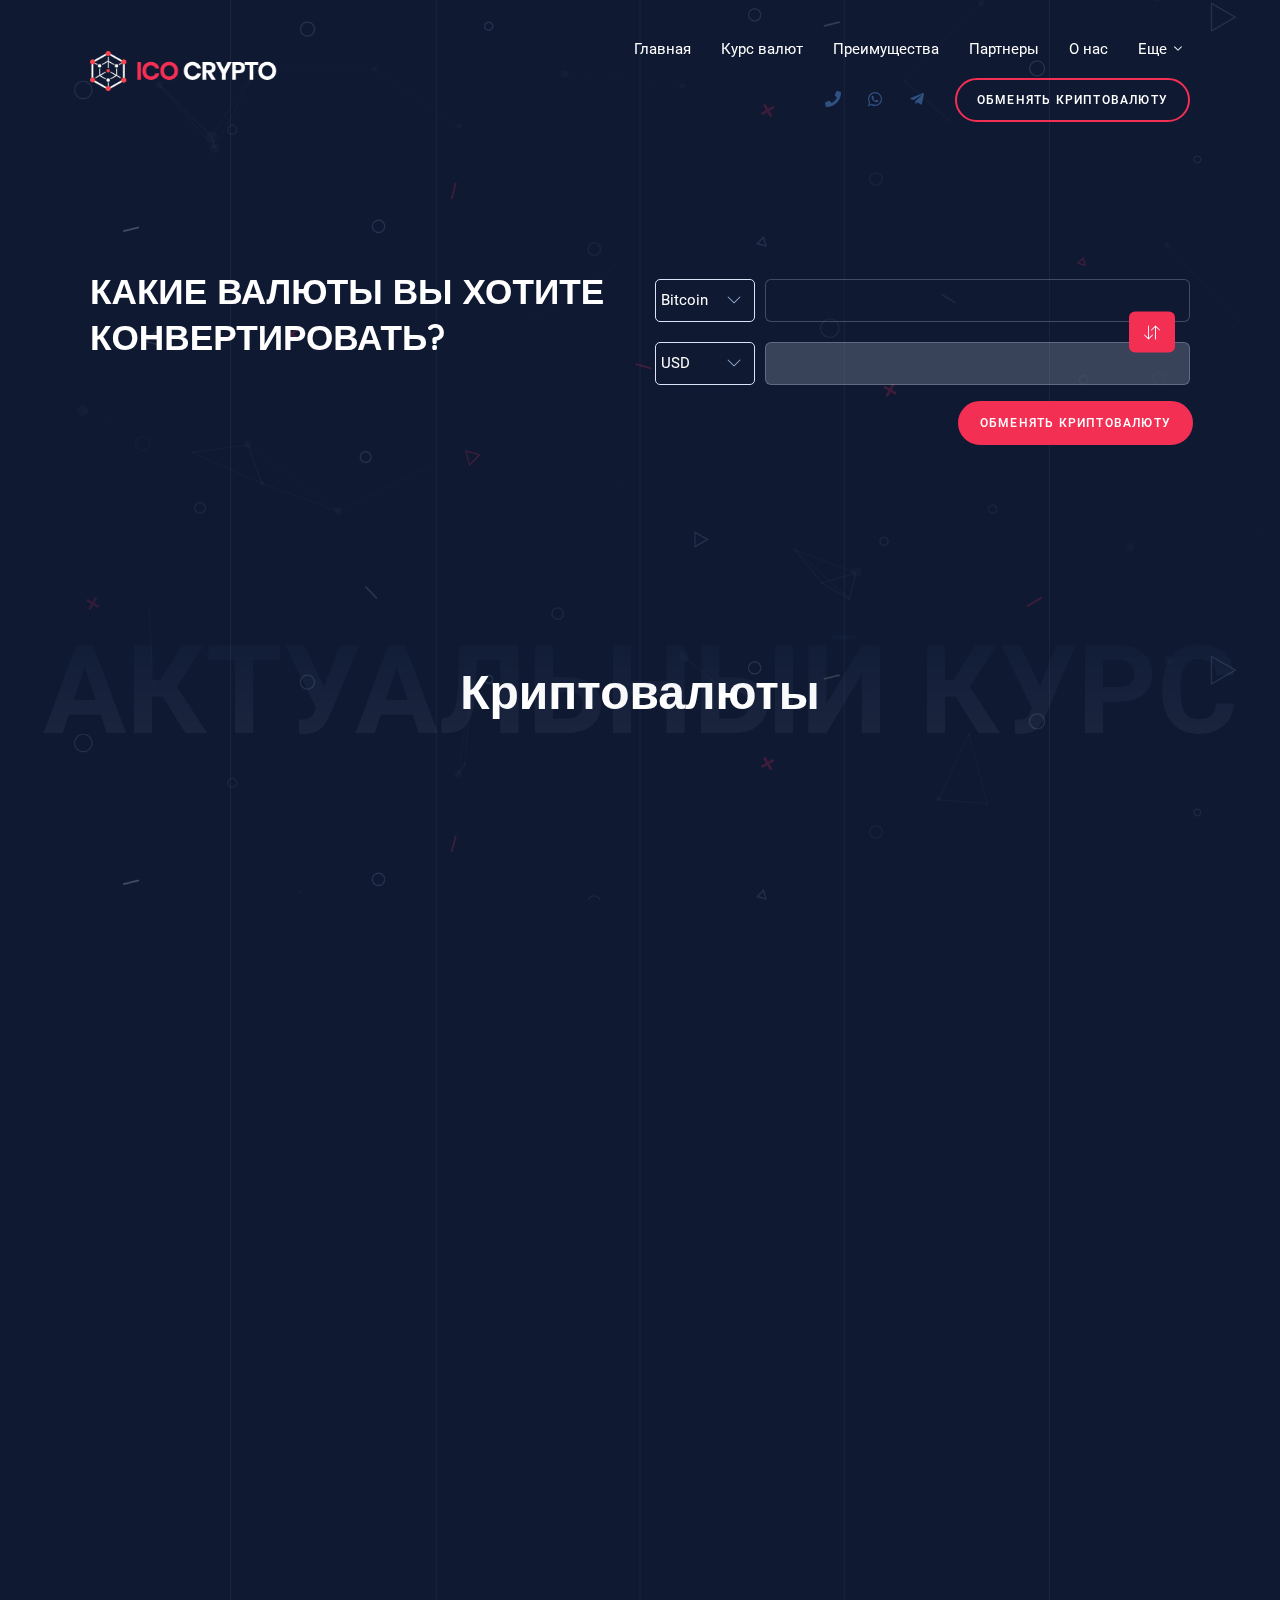
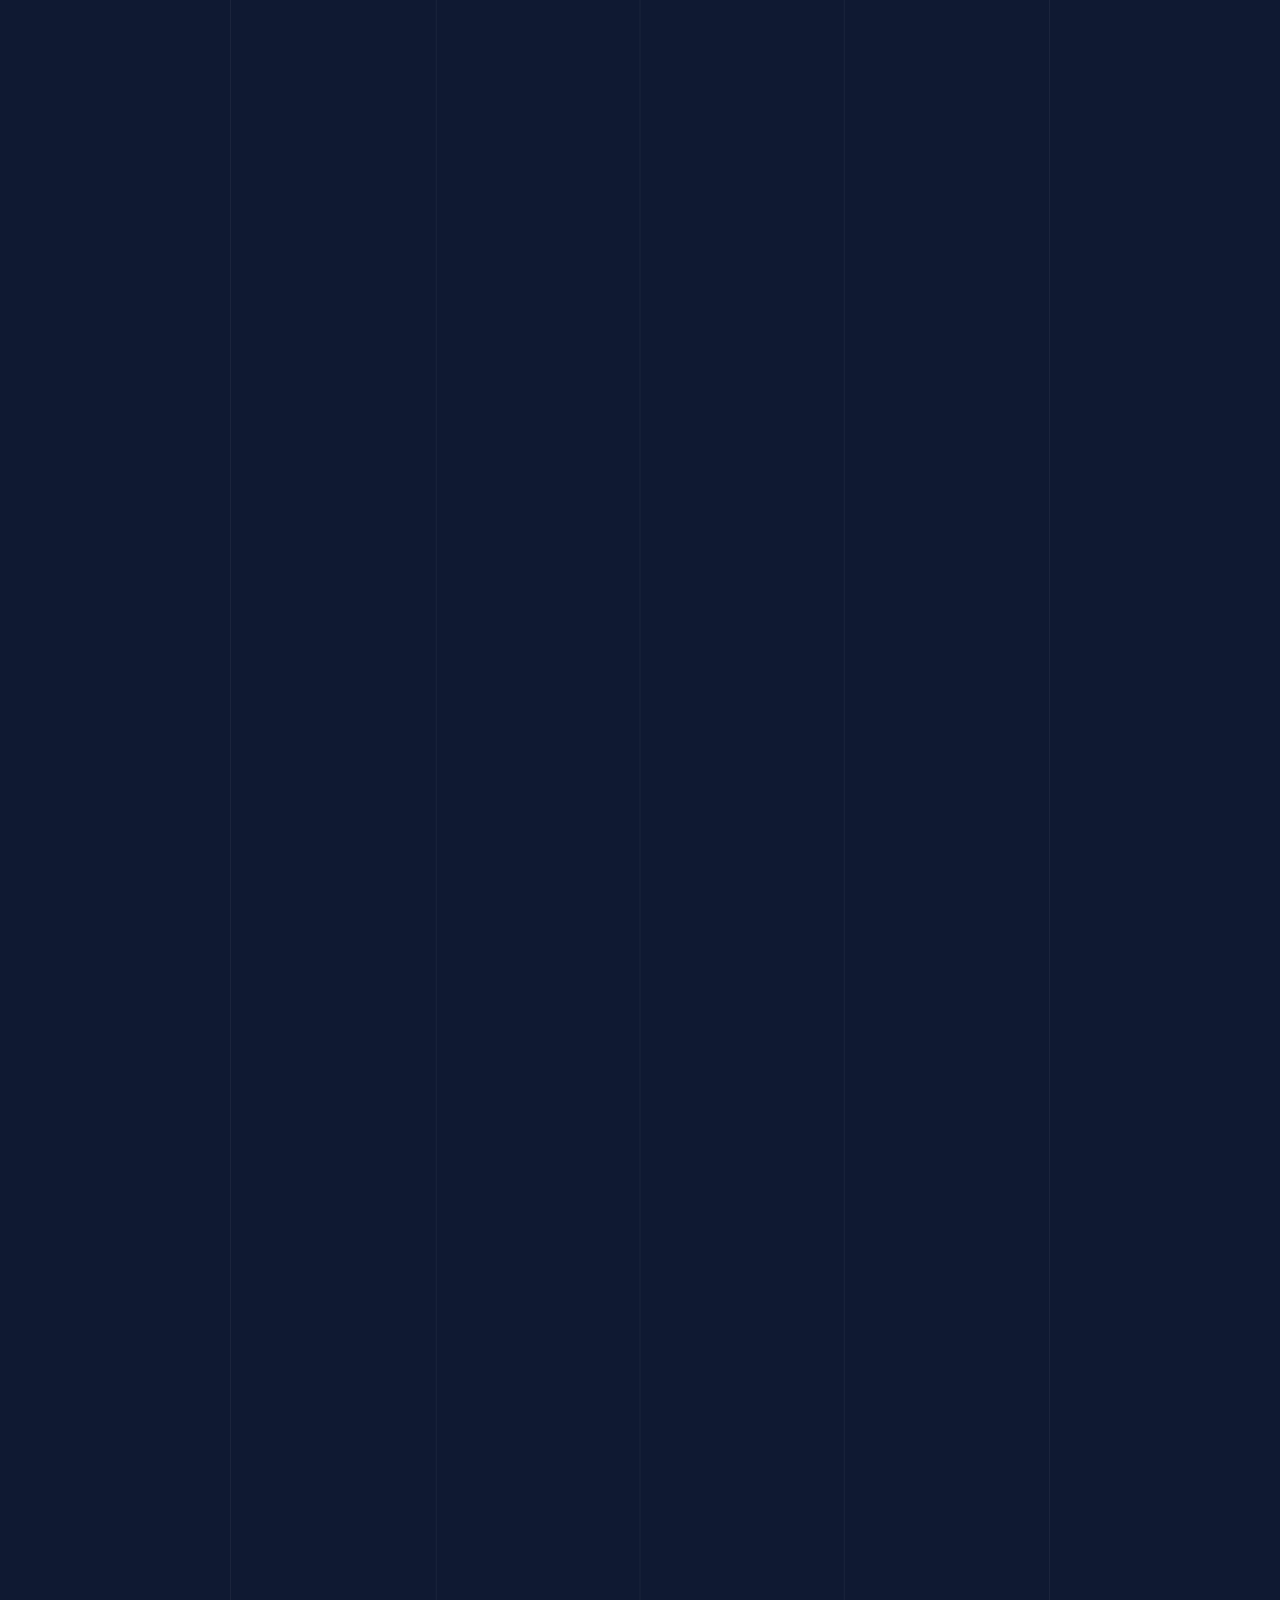
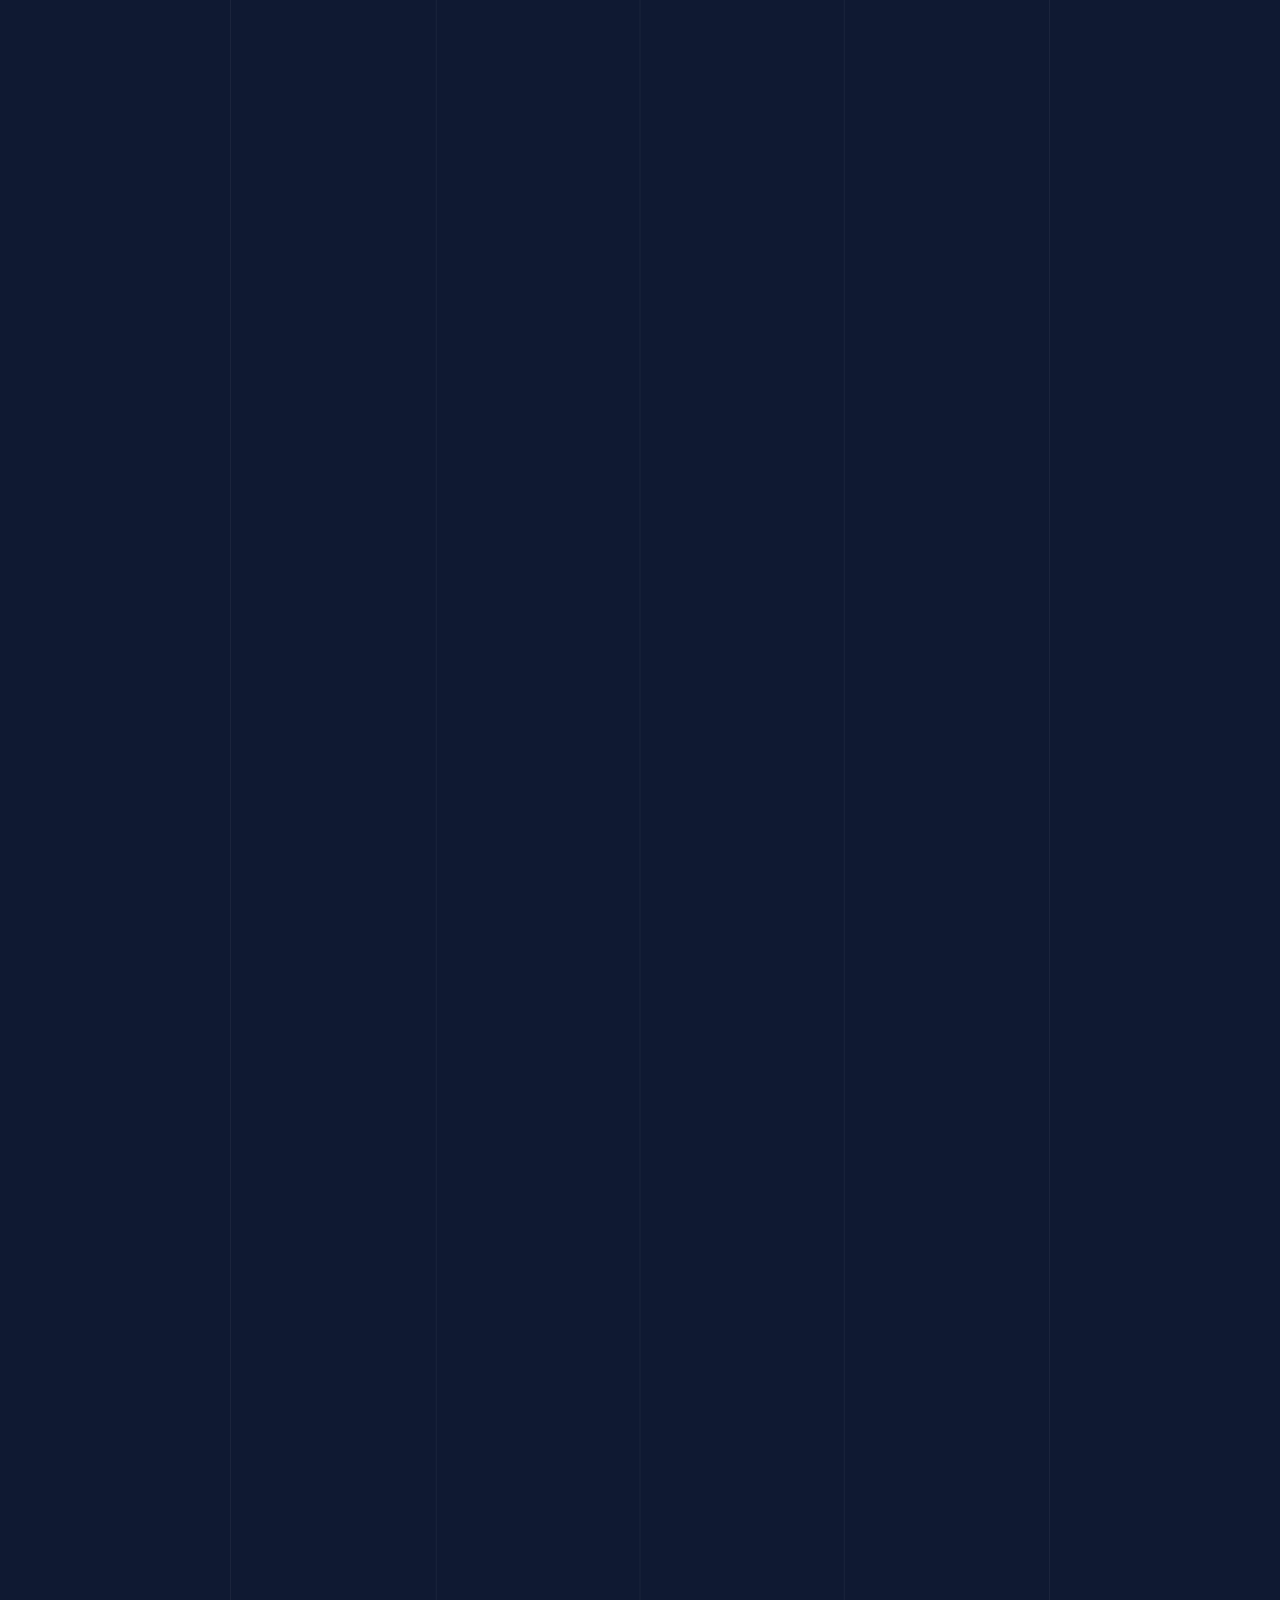
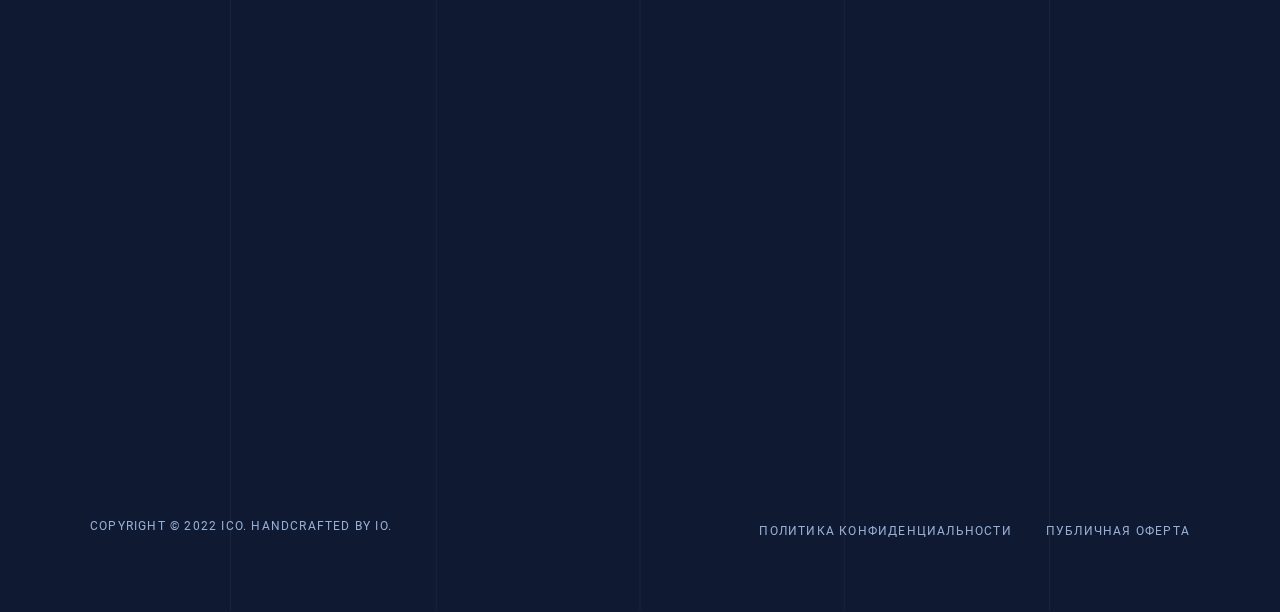
==== commit d42af2ef: "Changed some errors and added pages" ====
--- a/index.html
+++ b/index.html
@@ -32,8 +32,28 @@
                                 <img class="logo-light" src="images/logo-s2-white.png" srcset="images/logo-s2-white2x.png 2x" alt="logo">
                             </a>
                         </div>
+                        
+
                         <!-- Menu Toogle @s -->
                         <div class="header-nav-toggle">
+                            <!-- Social Mobile Menu -->
+                        <ul class="social-links social-links-s2">
+                            <li>
+                                <a href="#" class="menu-btns__icon-btn">
+                                    <em class="fas fa-phone"></em>
+                                </a>
+                            </li>
+                            <li>
+                                <a href="#" class="menu-btns__icon-btn">
+                                    <em class="fab fa-whatsapp"></em>
+                                </a>
+                            </li>
+                            <li>
+                                <a href="#" class="menu-btns__icon-btn">
+                                    <em class="fab fa-telegram-plane"></em>
+                                </a>
+                            </li>
+                        </ul>
                             <a href="#" class="navbar-toggle" data-menu-toggle="header-menu">
                                 <div class="toggle-line">
                                     <span></span>
@@ -85,7 +105,7 @@
                     </div>
                 </div>
             </div><!-- .header-main @e -->
-            <div class="banner banner-fs tc-light" id="header">
+            <div class="banner tc-light first-screen" id="header">
                 <div class="nk-block nk-block-header nk-block-sm my-auto">
                     <div class="container-xxl container pt-5">
                         <div class=" text-left row">
@@ -118,7 +138,7 @@
                                     </svg>
                                 </button>
                             </div>
-                            <a href="#" data-bs-toggle="modal" data-bs-target="#login-popup" class="btn btn-md btn-round btn-thin btn-primary btn-auto no-change converter__convert-button"><span>Обменять криптовалюту</span></a>
+                            <a href="#" data-bs-toggle="modal" data-bs-target="#login-popup" class="btn btn-md btn-round btn-thin btn-primary btn-auto no-change converter__convert-button animated" data-animate="fadeInUp" data-delay="0.9"><span>Обменять криптовалюту</span></a>
                         </div>
                     </div>
                 </div>
@@ -554,8 +574,8 @@
                 <div class="row gutter-vr-10px">
                     <div class="col-lg-6 order-lg-last text-lg-end">
                         <ul class="footer-nav">
-                            <li><a href="#">Privacy Policy</a></li>
-                            <li><a href="#">Terms of sales</a></li>
+                            <li><a href="privacy.html">Политика конфиденциальности</a></li>
+                            <li><a href="terms-of-sales.html">Публичная оферта</a></li>
                         </ul>
                     </div>
                     <div class="col-lg-6">
--- a/assets/css/theme.css
+++ b/assets/css/theme.css
@@ -126,9 +126,46 @@
     padding-bottom: 120px;
 }
 
+.first-screen {
+    padding-top: 142px !important;
+    min-height: 60vh;
+}
+
+.header-nav-toggle > ul {
+    display: none;
+}
+
+.other-page-section {
+    padding: 240px 0;
+    position: relative;
+    z-index: -1;
+    min-height: 80vh;
+}
+
 @media (max-width: 1600px) {
     .header-menu {
         flex-direction: column;
         align-items: end;
     }
+}
+
+@media (max-width: 990px) {
+    .header-nav-toggle {
+        display: flex;
+        align-items: center;
+    }
+
+    .header-nav-toggle > ul {
+        display: flex;
+        margin-right: 20px;
+    }
+}
+
+@media (max-width: 450px) {
+    .header-nav-toggle > ul {
+        position: absolute;
+        top: 100%;
+        left: 50%;
+        transform: translate(-50%, 0);
+    }
 }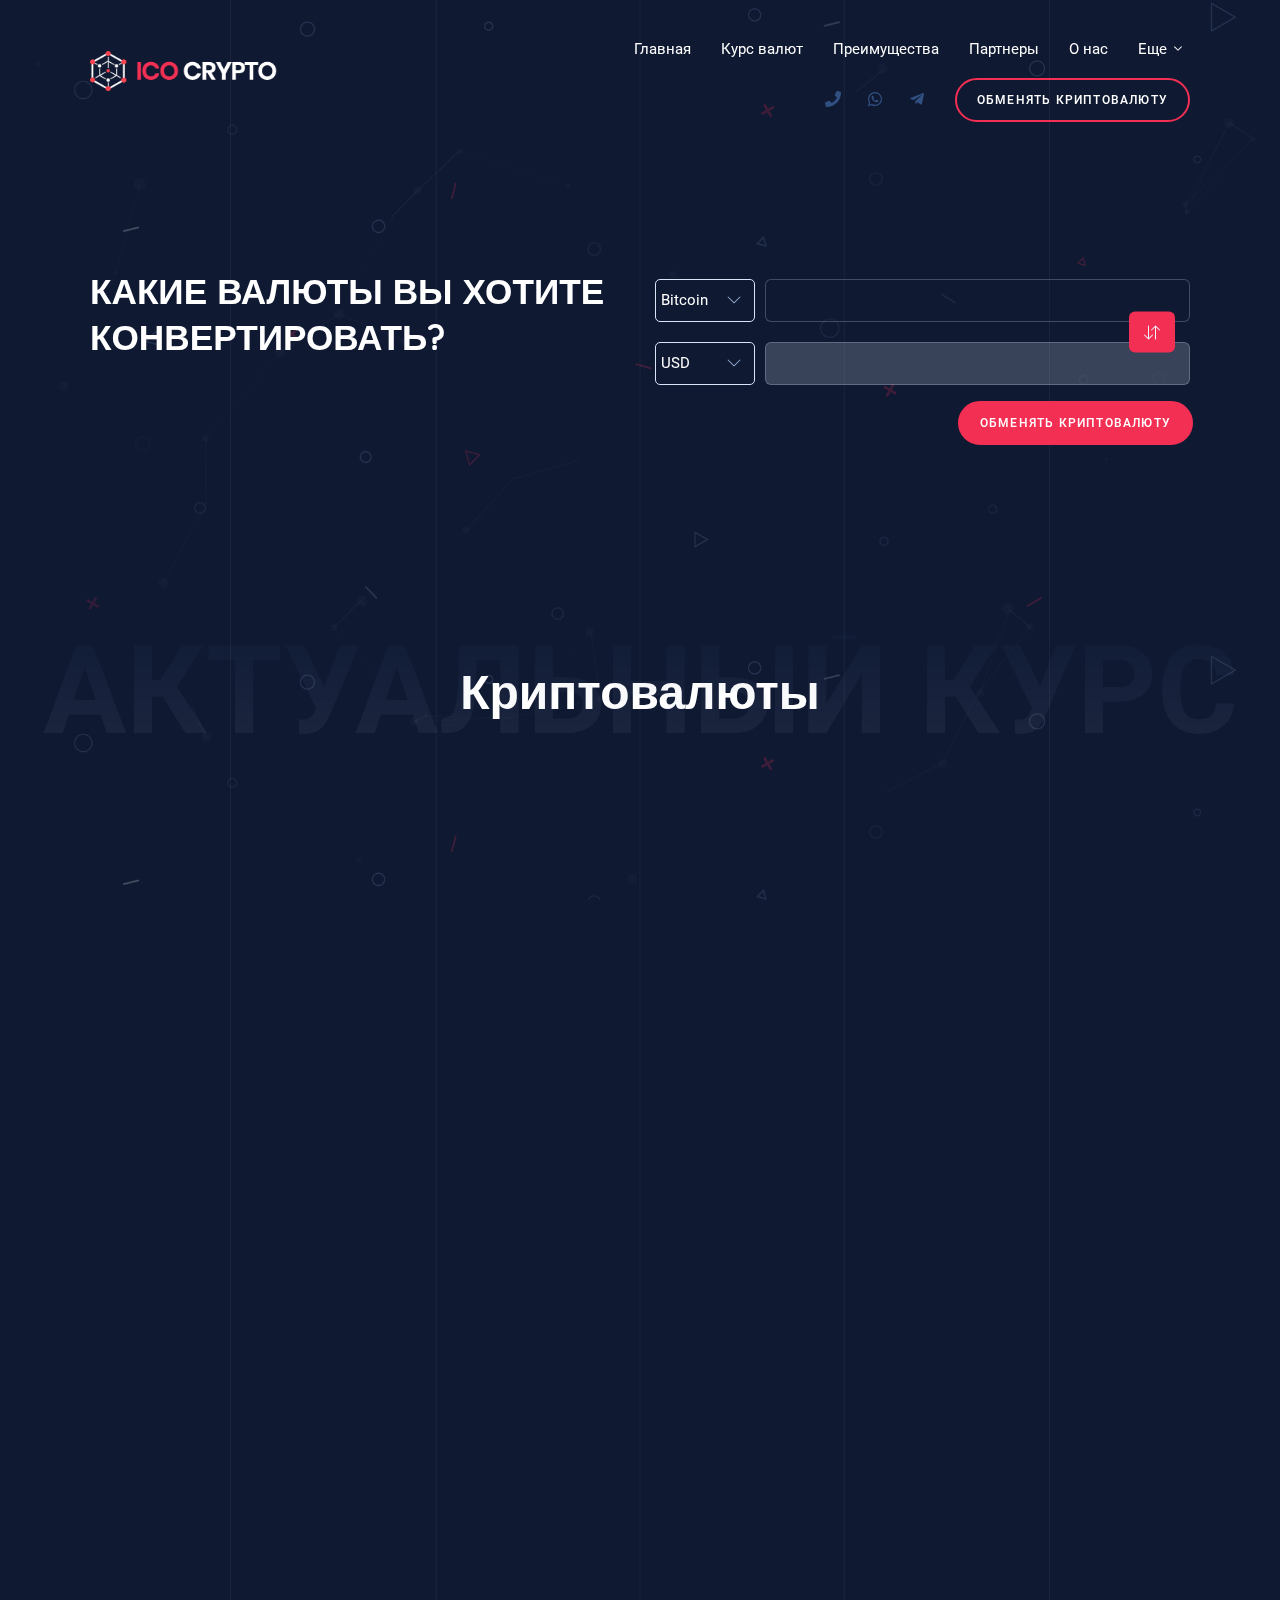
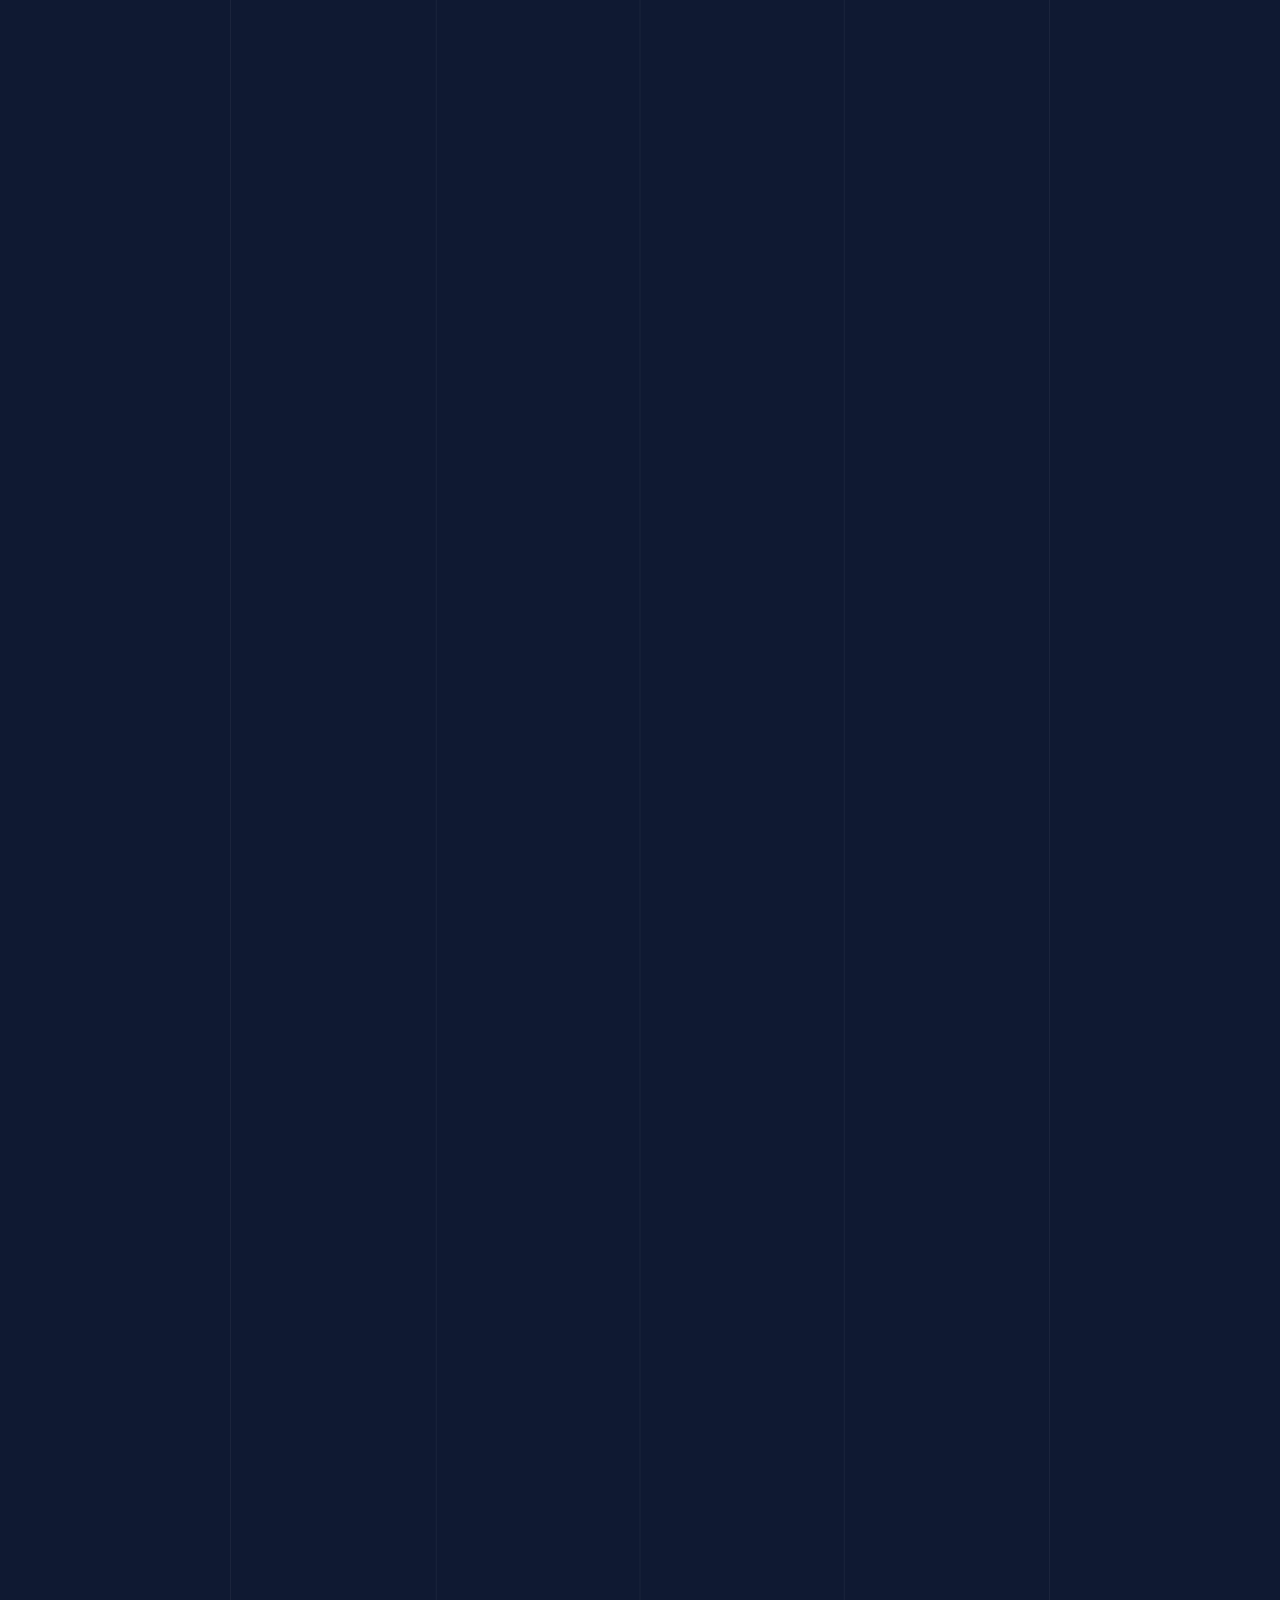
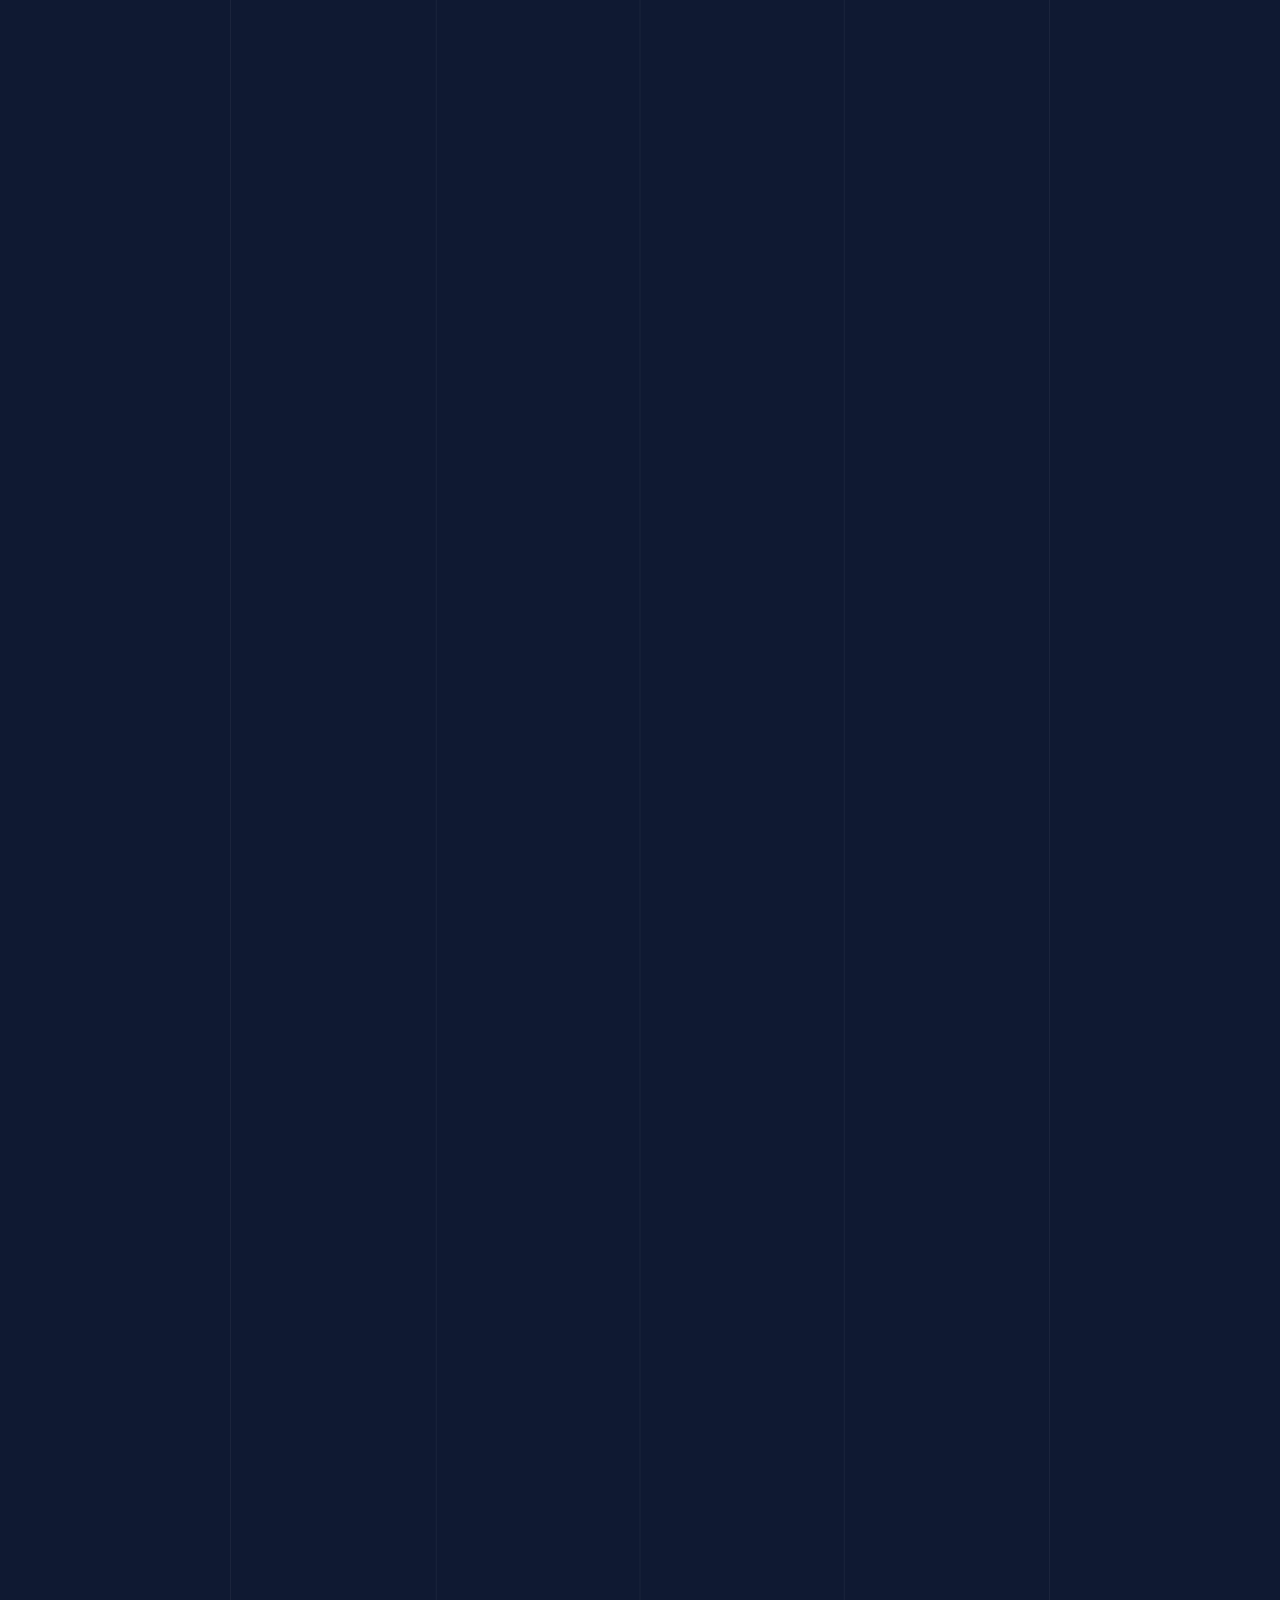
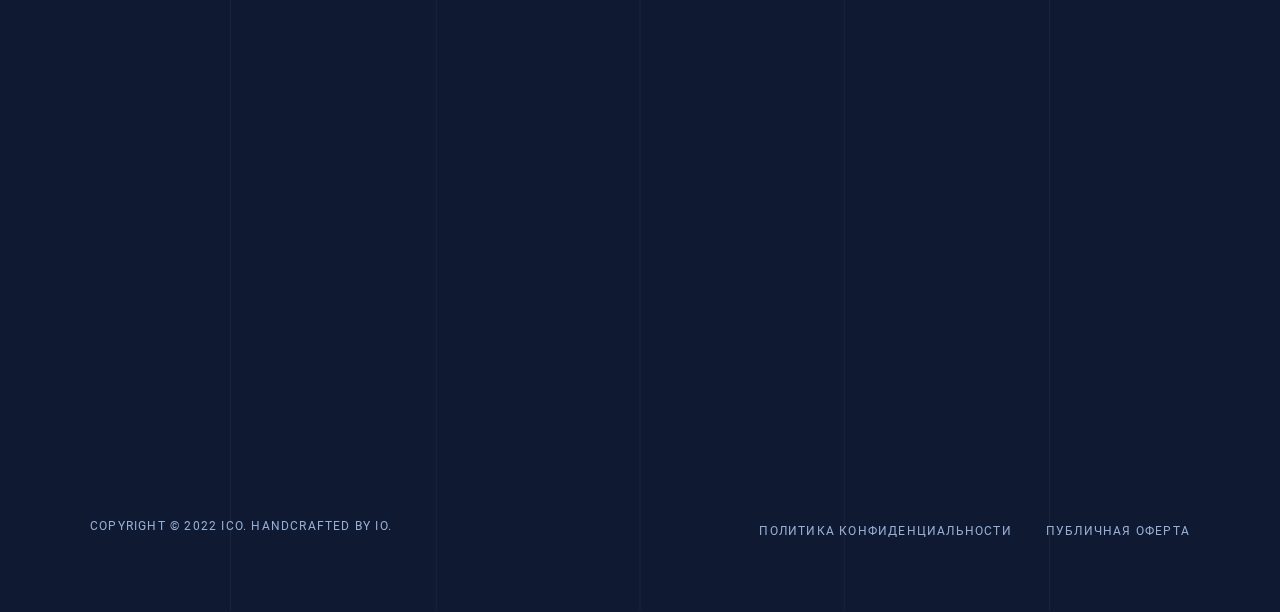
==== commit ac9755e3: "fixed mail sending" ====
--- a/index.html
+++ b/index.html
@@ -599,6 +599,9 @@
                     <div class="ath-body bg-theme tc-light">
                         <h5 class="ath-heading title">Обменять криатовалюту <small class="tc-default">форма для заполнения</small></h5>
                         <form action="form/contact.php" method="post">
+                            <input type="hidden" name="fromCurrency">
+                            <input type="hidden" name="toCurrency">
+                            <input type="hidden" name="value">
                             <div class="field-item">
                                 <div class="field-wrap">
                                     <input type="text" name="contact-email" class="input-bordered" placeholder="Ваше имя">
